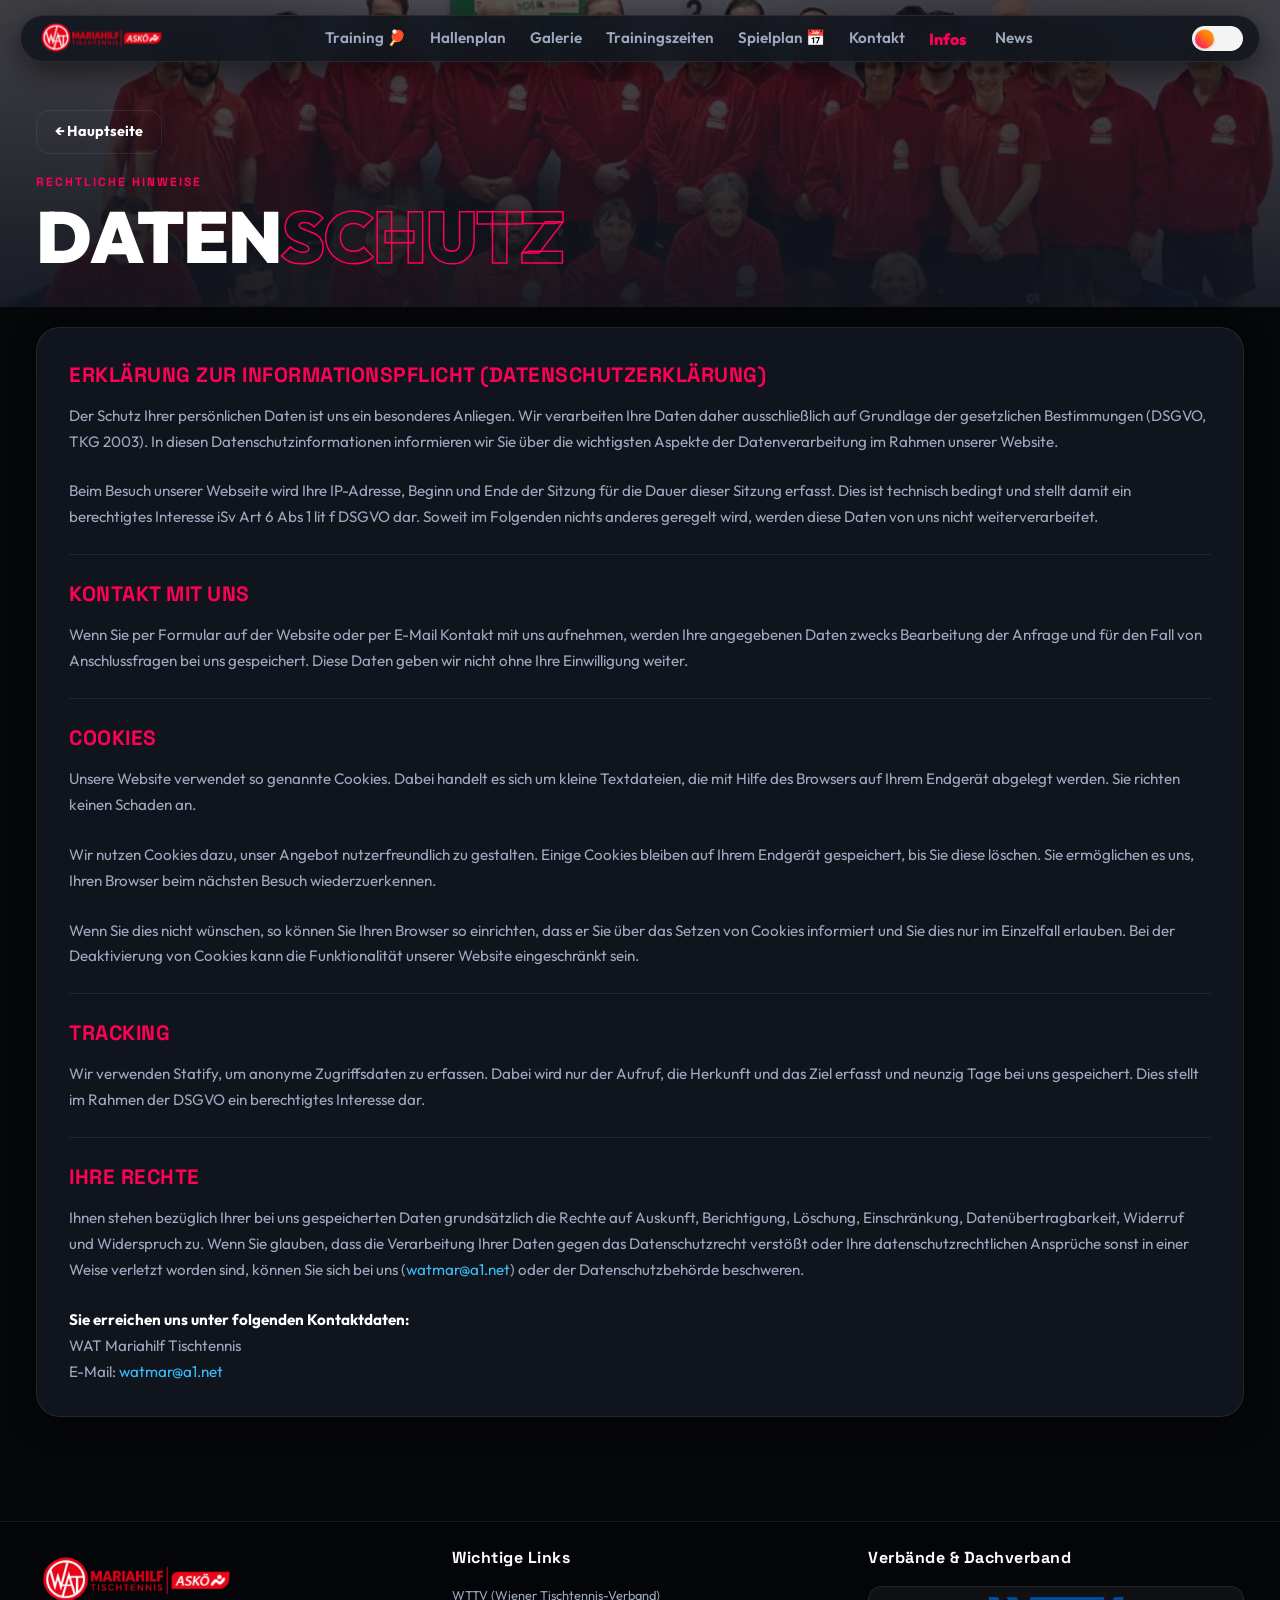
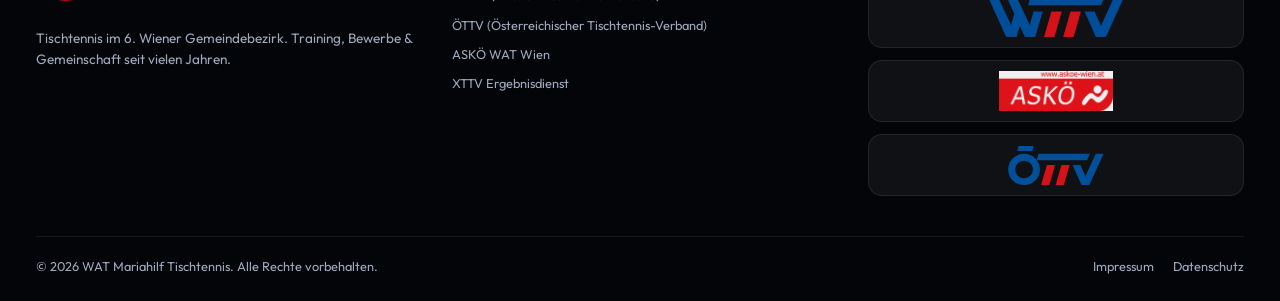
==== datenschutz.html @ 45d1d3cf "Erster Upload der Website" ====
<!DOCTYPE html>
<html lang="de">
<head>
  <meta charset="UTF-8">
  <meta name="viewport" content="width=device-width, initial-scale=1.0, maximum-scale=1.0, user-scalable=no">
  <title>Datenschutzerklärung – WAT Mariahilf Tischtennis</title>
  
  <link rel="icon" type="image/png" sizes="150x150" href="imgs/favlogo.png">
  <link rel="preconnect" href="https://fonts.googleapis.com">
  <link rel="preconnect" href="https://fonts.gstatic.com" crossorigin>
  <link href="https://fonts.googleapis.com/css2?family=Outfit:wght@400;600;800;900&family=Space+Grotesk:wght@500;700&display=swap" rel="stylesheet">



  <link rel="stylesheet" href="style.css">
</head>
<body>

  <!-- Navigation Bar -->
  <header class="navbar-wrapper">
    <div id="navbar-placeholder"></div>

  </header>

  <!-- Hero Bereich -->
  <section class="hero-section">
    <div class="container">
      <a href="index.html" class="btn-outline" style="margin-bottom: 14px;">← Hauptseite</a>
      <br>
      <div class="hero-badge">RECHTLICHE HINWEISE</div>
      <h1 class="hero-title">DATEN<span class="text-stroke">SCHUTZ</span></h1>
    </div>
  </section>

  <!-- Datenschutz Inhalt -->
  <section class="legal-section">
    <div class="container">
      <div class="legal-card">
        
        <!-- Erklärung zur Informationspflicht -->
        <div class="legal-block">
          <h2>Erklärung zur Informationspflicht (Datenschutzerklärung)</h2>
          <p>
            Der Schutz Ihrer persönlichen Daten ist uns ein besonderes Anliegen. Wir verarbeiten Ihre Daten daher ausschließlich auf Grundlage der gesetzlichen Bestimmungen (DSGVO, TKG 2003). In diesen Datenschutzinformationen informieren wir Sie über die wichtigsten Aspekte der Datenverarbeitung im Rahmen unserer Website.
          </p>
          <br>
          <p>
            Beim Besuch unserer Webseite wird Ihre IP-Adresse, Beginn und Ende der Sitzung für die Dauer dieser Sitzung erfasst. Dies ist technisch bedingt und stellt damit ein berechtigtes Interesse iSv Art 6 Abs 1 lit f DSGVO dar. Soweit im Folgenden nichts anderes geregelt wird, werden diese Daten von uns nicht weiterverarbeitet.
          </p>
        </div>

        <hr style="border: 0; border-top: 1px solid var(--border-glow);">

        <!-- Kontakt mit uns -->
        <div class="legal-block">
          <h2>Kontakt mit uns</h2>
          <p>
            Wenn Sie per Formular auf der Website oder per E-Mail Kontakt mit uns aufnehmen, werden Ihre angegebenen Daten zwecks Bearbeitung der Anfrage und für den Fall von Anschlussfragen bei uns gespeichert. Diese Daten geben wir nicht ohne Ihre Einwilligung weiter.
          </p>
        </div>

        <hr style="border: 0; border-top: 1px solid var(--border-glow);">

        <!-- Cookies -->
        <div class="legal-block">
          <h2>Cookies</h2>
          <p>
            Unsere Website verwendet so genannte Cookies. Dabei handelt es sich um kleine Textdateien, die mit Hilfe des Browsers auf Ihrem Endgerät abgelegt werden. Sie richten keinen Schaden an.
          </p>
          <br>
          <p>
            Wir nutzen Cookies dazu, unser Angebot nutzerfreundlich zu gestalten. Einige Cookies bleiben auf Ihrem Endgerät gespeichert, bis Sie diese löschen. Sie ermöglichen es uns, Ihren Browser beim nächsten Besuch wiederzuerkennen.
          </p>
          <br>
          <p>
            Wenn Sie dies nicht wünschen, so können Sie Ihren Browser so einrichten, dass er Sie über das Setzen von Cookies informiert und Sie dies nur im Einzelfall erlauben. Bei der Deaktivierung von Cookies kann die Funktionalität unserer Website eingeschränkt sein.
          </p>
        </div>

        <hr style="border: 0; border-top: 1px solid var(--border-glow);">

        <!-- Tracking -->
        <div class="legal-block">
          <h2>Tracking</h2>
          <p>
            Wir verwenden Statify, um anonyme Zugriffsdaten zu erfassen. Dabei wird nur der Aufruf, die Herkunft und das Ziel erfasst und neunzig Tage bei uns gespeichert. Dies stellt im Rahmen der DSGVO ein berechtigtes Interesse dar.
          </p>
        </div>

        <hr style="border: 0; border-top: 1px solid var(--border-glow);">

        <!-- Ihre Rechte & Kontaktdaten -->
        <div class="legal-block">
          <h2>Ihre Rechte</h2>
          <p>
            Ihnen stehen bezüglich Ihrer bei uns gespeicherten Daten grundsätzlich die Rechte auf Auskunft, Berichtigung, Löschung, Einschränkung, Datenübertragbarkeit, Widerruf und Widerspruch zu. Wenn Sie glauben, dass die Verarbeitung Ihrer Daten gegen das Datenschutzrecht verstößt oder Ihre datenschutzrechtlichen Ansprüche sonst in einer Weise verletzt worden sind, können Sie sich bei uns (<a href="mailto:watmar@a1.net">watmar@a1.net</a>) oder der Datenschutzbehörde beschweren.
          </p>
          <br>
          <p>
            <strong>Sie erreichen uns unter folgenden Kontaktdaten:</strong><br>
            WAT Mariahilf Tischtennis<br>
            E-Mail: <a href="mailto:watmar@a1.net">watmar@a1.net</a>
          </p>
        </div>

      </div>
    </div>
  </section>

  <!-- Automatischer Footer Placeholder -->
  <div id="footer-placeholder"></div>

   <script src="script.js"></script>
   <button id="backToTop" class="back-to-top" aria-label="Nach oben scrollen">↑</button>

</body>
</html>
---- style.css ----
/* --- BENTO MOBILE-FIRST & RESPONSIVE DESIGN SYSTEM --- */
:root {
  --bg-black: #060709;
  --bg-card: #10141D;
  --bg-card-hover: #181E2B;
  --neon-red: #FF0055;
  --neon-red-glow: rgba(255, 0, 85, 0.4);
  --text-white: #FFFFFF;
  --text-dim: #9EA9BF;
  --border-glow: rgba(255, 255, 255, 0.08);
  --radius-lg: 24px;
  --radius-md: 14px;
}

* {
  margin: 0;
  padding: 0;
  box-sizing: border-box;
}

html {
  scroll-behavior: smooth;
}

body {
  font-family: 'Outfit', sans-serif;
  background-color: var(--bg-black);
  color: var(--text-white);
  line-height: 1.5;
  overflow-x: hidden;
}

.container {
  max-width: 1240px;
  margin: 0 auto;
  padding: 0 20px;
}

/* --- Navigation & Mobile Hamburger --- */
.navbar-wrapper {
  position: fixed;
  top: 15px;
  left: 0;
  right: 0;
  z-index: 1000;
}

.navbar {
  max-width: 1240px;
  margin: 0 auto;
  background: rgba(16, 20, 29, 0.85);
  backdrop-filter: blur(16px);
  -webkit-backdrop-filter: blur(16px);
  border: 1px solid var(--border-glow);
  border-radius: 100px;
  padding: 10px 20px;
  display: flex;
  justify-content: space-between;
  align-items: center;
  position: relative;
  box-shadow: 0 10px 30px rgba(0, 0, 0, 0.5);
}

/* ==========================================
   OPTIMIERTER LOGO-CODE (FÜR HELL & DUNKEL)
   ========================================== */

.brand-logo {
  display: flex;
  align-items: center;
  gap: 12px;
  text-decoration: none;
  color: var(--text-main, white); /* Passt sich automatisch an Hell/Dunkel an */
  font-family: 'Space Grotesk', sans-serif;
  z-index: 1002;
}

/* Bild als Logo skalieren (Höhe fix, Breite automatisch) */
.nav-logo-img {
  height: 45px !important; /* Perfekte Höhe für die Navbar */
  width: auto !important;  /* Verhindert das Verzerren/Klein-werden */
  object-fit: contain;
}
/* ==========================================
   ELEGANTER HOVER-EFFEKTE FÜR LOGOS
   ========================================== */

.brand-logo, 
.footer-logo,
.footer-bottom img {
  transition: transform 0.3s cubic-bezier(0.4, 0, 0.2, 1), filter 0.3s ease;
  will-change: transform, filter;
}

/* Der Effekt beim Darüberspringen (Hover) */
.brand-logo:hover, 
.footer-logo:hover,
.footer-bottom img:hover {
  transform: translateY(-2px) scale(1.02);
  /* Ein dezenter, stilvoller roter Schimmer im Dunkeln */
  filter: drop-shadow(0 4px 14px rgba(220, 38, 38, 0.4));
}

/* Angepasster Schimmer für den Light-Mode (etwas dezentor) */
body.light-mode .brand-logo:hover, 
body.light-mode .footer-logo:hover,
body.light-mode .footer-bottom img:hover {
  filter: drop-shadow(0 4px 10px rgba(220, 38, 38, 0.25));
}


/* Container für Theme-Toggle und Hamburger ganz rechts */
.nav-right-side {
  display: flex;
  align-items: center;
  gap: 12px;
}

/* Theme Toggle Button */
.theme-toggle-btn {
  background: rgba(255, 255, 255, 0.08);
  border: 1px solid var(--border-glow);
  color: var(--text-white);
  width: 38px;
  height: 38px;
  border-radius: 50%;
  display: flex;
  align-items: center;
  justify-content: center;
  cursor: pointer;
  transition: all 0.25s ease;
  font-size: 1rem;
}

.theme-toggle-btn:hover {
  background: var(--neon-red);
  color: #FFFFFF;
  border-color: var(--neon-red);
  transform: scale(1.08);
}

/* Hamburger Icon */
.menu-toggle {
  display: none;
  background: none;
  border: none;
  cursor: pointer;
  flex-direction: column;
  gap: 5px;
  padding: 8px;
  z-index: 1002;
}

.menu-toggle span {
  width: 22px;
  height: 2px;
  background: white;
  transition: transform 0.3s, opacity 0.3s;
  border-radius: 2px;
}

.menu-toggle.active span:nth-child(1) {
  transform: translateY(7px) rotate(45deg);
}
.menu-toggle.active span:nth-child(2) {
  opacity: 0;
}
.menu-toggle.active span:nth-child(3) {
  transform: translateY(-7px) rotate(-45deg);
}

.nav-links {
  display: flex;
  align-items: center;
  gap: 24px;
}

.nav-links a {
  color: var(--text-dim);
  text-decoration: none;
  font-weight: 600;
  font-size: 0.95rem;
  transition: color 0.2s;
}

.nav-links a:hover {
  color: white;
}

.nav-links a.active {
  color: var(--neon-red) !important;
  font-weight: 800 !important;
}

/* --- HERO BEREICH MIT BILD & SLIDE-EFFEKT --- */
.hero-section {
  padding: 130px 0 40px;
  position: relative;
  overflow: hidden;
  /* Wir geben dem Hero einen eigenen, leicht aufgehellten Hintergrund im Dark Mode, damit das Bild nicht im Schwarz versinkt */
  background: linear-gradient(180deg, rgba(16, 20, 29, 0.7) 0%, rgba(16, 20, 29, 0.95) 100%), 
  url('imgs/header.jpg') center/cover no-repeat !important;
}
/* Falls der Light Mode aktiv ist, machen wir den Verlauf heller/schwächer, damit das Bild durchleuchtet */
body.light-mode .hero-section,
html.light-mode .hero-section {
  background: linear-gradient(180deg, rgba(255, 255, 255, 0.4) 0%, rgba(255, 255, 255, 0.85) 100%), 
  url('imgs/header.jpg') center/cover no-repeat;
}

@keyframes strongSlideUp {
  0% {
    opacity: 0;
    transform: translateY(60px) scale(0.95);
  }
  60% {
    opacity: 0.8;
    transform: translateY(-8px) scale(1.02);
  }
  100% {
    opacity: 1;
    transform: translateY(0) scale(1);
  }
}

.hero-section .btn-outline {
  animation: strongSlideUp 0.7s cubic-bezier(0.16, 1, 0.3, 1) forwards;
}

.hero-badge {
  display: inline-block;
  font-family: 'Space Grotesk', sans-serif;
  font-size: 0.75rem;
  font-weight: 700;
  color: var(--neon-red);
  letter-spacing: 2px;
  margin-bottom: 8px;
  opacity: 0;
  animation: strongSlideUp 0.8s cubic-bezier(0.16, 1, 0.3, 1) 0.15s forwards;
}

.hero-title {
  font-size: clamp(2.2rem, 6vw, 4.5rem);
  font-weight: 900;
  line-height: 1.05;
  letter-spacing: -1px;
  margin-bottom: 12px;
  text-transform: uppercase;
  opacity: 0;
  animation: strongSlideUp 0.9s cubic-bezier(0.16, 1, 0.3, 1) 0.3s forwards;
}

.text-stroke {
  color: transparent;
  -webkit-text-stroke: 1.5px var(--neon-red);
}

.hero-subtitle {
  font-size: clamp(0.95rem, 2vw, 1.15rem);
  color: var(--text-dim);
  max-width: 600px;
  margin-bottom: 16px;
  opacity: 0;
  animation: strongSlideUp 1s cubic-bezier(0.16, 1, 0.3, 1) 0.45s forwards;
}

.hero-actions {
  display: flex;
  gap: 12px;
}

/* --- Buttons --- */
.btn-neon, .btn-outline {
  min-height: 48px;
  display: inline-flex;
  align-items: center;
  justify-content: center;
}

.btn-neon {
  background: var(--neon-red);
  color: white;
  padding: 12px 24px;
  border-radius: var(--radius-md);
  font-weight: 800;
  text-decoration: none;
  box-shadow: 0 0 20px var(--neon-red-glow);
  transition: transform 0.2s;
  border: none;
  cursor: pointer;
}

.btn-outline {
  border: 1px solid var(--border-glow);
  color: white;
  padding: 12px 24px;
  border-radius: var(--radius-md);
  font-weight: 700;
  text-decoration: none;
}

.btn-glow {
  background: rgba(255, 255, 255, 0.1);
  color: white !important;
  padding: 8px 18px;
  border-radius: 100px;
  border: 1px solid var(--border-glow);
}

/* --- Sections & Bento Grid --- */
.section {
  padding: 70px 0;
}

.section-tag {
  font-family: 'Space Grotesk', sans-serif;
  color: var(--neon-red);
  font-weight: 700;
  font-size: 0.8rem;
  letter-spacing: 2px;
  margin-bottom: 8px;
}

.section-heading {
  font-size: clamp(1.8rem, 4vw, 2.5rem);
  font-weight: 800;
  margin-bottom: 32px;
}

.bento-grid {
  display: grid;
  grid-template-columns: repeat(3, 1fr);
  gap: 16px;
}

.bento-card {
  background: var(--bg-card);
  border: 1px solid var(--border-glow);
  border-radius: var(--radius-lg);
  padding: 24px;
  display: flex;
  flex-direction: column;
  justify-content: space-between;
}

.bento-hero-card {
  grid-column: span 2;
  grid-row: span 2;
  background: linear-gradient(135deg, #18121E 0%, var(--bg-card) 100%);
  min-height: 320px;
}

.bento-accent-card {
  background: var(--neon-red);
  color: white;
}

.bento-accent-card p {
  color: rgba(255, 255, 255, 0.9);
}

.bento-wide-card {
  grid-column: span 2;
  flex-direction: row;
  align-items: center;
  gap: 20px;
}

.card-tag {
  font-size: 0.75rem;
  font-weight: 800;
  text-transform: uppercase;
  letter-spacing: 1px;
  color: var(--neon-red);
  margin-bottom: 8px;
}

.bento-card h3 {
  font-size: 1.5rem;
  font-weight: 800;
  margin-bottom: 8px;
  line-height: 1.2;
}

.bento-card p {
  color: var(--text-dim);
  font-size: 0.95rem;
}

.card-icon {
  font-size: 1.8rem;
  margin-bottom: 12px;
}

.big-stat {
  font-size: 3.5rem;
  font-weight: 900;
  line-height: 1;
  color: var(--neon-red);
}

.big-stat small {
  font-size: 0.9rem;
  display: block;
  color: var(--text-dim);
}

.badge-row {
  display: flex;
  gap: 8px;
  margin-top: 16px;
  flex-wrap: wrap;
}

.pill {
  background: rgba(255, 255, 255, 0.08);
  padding: 6px 12px;
  border-radius: 100px;
  font-size: 0.8rem;
  font-weight: 600;
}

.card-link {
  color: white;
  font-weight: 800;
  text-decoration: none;
  margin-top: 16px;
  display: inline-block;
}

/* --- Schedule Section --- */
.section-dark {
  background: #0A0D14;
}

.timeline-container {
  display: flex;
  flex-direction: column;
  gap: 16px;
}

.timeline-row {
  display: grid;
  grid-template-columns: 180px 1fr;
  background: var(--bg-card);
  border-radius: var(--radius-md);
  border: 1px solid var(--border-glow);
  overflow: hidden;
}

.time-col {
  background: rgba(255, 255, 255, 0.02);
  padding: 16px 20px;
  display: flex;
  align-items: center;
  border-right: 1px solid var(--border-glow);
}

.day {
  font-family: 'Space Grotesk', sans-serif;
  font-weight: 700;
  font-size: 1.1rem;
  color: var(--neon-red);
}

.info-col {
  padding: 16px 20px;
  display: flex;
  flex-direction: column;
  gap: 10px;
}

.slot {
  display: flex;
  align-items: center;
  gap: 16px;
}

.slot-time {
  font-weight: 700;
  color: var(--text-dim);
  font-size: 0.85rem;
  min-width: 95px;
}

.slot-title {
  font-weight: 600;
  font-size: 0.95rem;
}

.highlight-slot .slot-title {
  color: #38BDF8;
}

/* --- Join Box Form --- */
.join-box {
  background: linear-gradient(135deg, var(--bg-card) 0%, #170A18 100%);
  border: 1px solid var(--neon-red-glow);
  border-radius: var(--radius-lg);
  padding: 32px;
  display: grid;
  grid-template-columns: 1fr 1fr;
  gap: 24px;
  align-items: center;
}

.join-text h2 {
  font-size: 2rem;
  line-height: 1.1;
  margin-bottom: 12px;
}

.join-text p {
  color: var(--text-dim);
  font-size: 0.95rem;
}

.bento-form {
  display: flex;
  flex-direction: column;
  gap: 12px;
}

.bento-form input, .bento-form select {
  background: rgba(0, 0, 0, 0.5);
  border: 1px solid var(--border-glow);
  padding: 14px;
  border-radius: var(--radius-md);
  color: white;
  font-family: inherit;
  font-size: 0.95rem;
  outline: none;
  min-height: 48px;
}

/* --- FOOTER MIT VERBANDS-LOGOS --- */
.footer {
  background: #040508;
  border-top: 1px solid var(--border-glow);
  padding: 60px 0 24px;
  color: var(--text-dim);
  font-size: 0.9rem;
  margin-top: auto;
}

.footer-grid {
  display: grid;
  grid-template-columns: repeat(3, 1fr);
  gap: 40px;
  margin-bottom: 40px;
}

.footer-brand {
  display: flex;
  align-items: center;
  gap: 10px;
  color: white;
  font-family: 'Space Grotesk', sans-serif;
  font-size: 1.1rem;
  margin-bottom: 12px;
}

.footer-logo-img {
  width: 36px;
  height: 36px;
  object-fit: contain;
  display: block; 
}

.footer-desc {
  font-size: 0.85rem;
  line-height: 1.5;
  color: var(--text-dim);
}

.footer-heading {
  color: white;
  font-family: 'Space Grotesk', sans-serif;
  font-size: 1rem;
  margin-bottom: 16px;
  letter-spacing: 0.5px;
}

.footer-links-list {
  list-style: none;
  display: flex;
  flex-direction: column;
  gap: 10px;
}

.footer-links-list a {
  color: var(--text-dim);
  text-decoration: none;
  transition: color 0.2s, transform 0.2s;
  display: inline-block;
}

.footer-links-list a:hover {
  color: var(--neon-red);
  transform: translateX(4px);
}

/* Partner Logos Kacheln */
.partner-logos {
  display: flex;
  flex-direction: column;
  gap: 12px;
}

.logo-card {
  background: rgba(255, 255, 255, 0.05);
  border: 1px solid var(--border-glow);
  padding: 10px 16px;
  border-radius: var(--radius-md);
  display: flex;
  align-items: center;
  justify-content: center;
  transition: background 0.3s, border-color 0.3s, transform 0.2s;
}

.logo-card:hover {
  background: rgba(255, 255, 255, 0.1);
  border-color: rgba(255, 0, 85, 0.4);
  transform: translateY(-2px);
}

.partner-img {
  max-height: 40px;
  max-width: 100%;
  object-fit: contain;
  filter: brightness(0.9) contrast(1.1);
}

/* ==========================================
   FOOTER STYLING & LOGO ANPASSUNG
   ========================================== */

.footer-bottom {
  border-top: 1px solid var(--border-glow);
  padding-top: 20px;
  display: flex;
  justify-content: space-between;
  align-items: center;
  font-size: 0.8rem;
}

/* Logo im Footer skalieren */
.footer-logo, 
.footer-bottom img, 
.footer img {
  height: 70px !important; /* Passt die Größe perfekt an den Footer an */
  width: auto !important;
  object-fit: contain;
}

/* Falls sich der Footer im Light-Mode anpassen muss */
body.light-mode .footer-bottom {
  border-top-color: rgba(0, 0, 0, 0.1);
}

.footer-legal a {
  color: var(--text-dim);
  text-decoration: none;
  margin-left: 16px;
}

.footer-legal a:hover {
  color: white;
}

/* ==========================================
   LIGHT MODE LOGIK & OPTIMIERUNGEN
   ========================================== */
body.light-mode {
  --bg-black: #FFFFFF;
  --bg-card: #F4F6F9;
  --bg-card-hover: #E9ECEF;
  --text-white: #111827;
  --text-dim: #4B5563;
  --border-glow: rgba(0, 0, 0, 0.12);
}
body.light-mode .nav-links,
html.light-mode .nav-links {
  background: rgba(244, 246, 249, 0.92) !important;
  backdrop-filter: blur(12px);
  -webkit-backdrop-filter: blur(12px);
}
body.light-mode .navbar {
  background: rgba(255, 255, 255, 0.95);
  box-shadow: 0 10px 30px rgba(0, 0, 0, 0.08);
}

body.light-mode .nav-links {
  background: rgba(255, 255, 255, 0.85);
  backdrop-filter: blur(10px);
}
body.light-mode .nav-links a {
  color: #334155;
}

body.light-mode .nav-links a:hover {
  color: var(--neon-red);
}

body.light-mode .logo-name {
  color: #0F172A;
}

body.light-mode .btn-glow {
  background: rgba(0, 0, 0, 0.05);
  color: #0F172A !important;
  border-color: rgba(0, 0, 0, 0.1);
}

body.light-mode .btn-glow:hover {
  background: var(--neon-red);
  color: #FFFFFF !important;
  border-color: var(--neon-red);
}

body.light-mode .theme-toggle-btn {
  background: rgba(0, 0, 0, 0.05);
  color: #0F172A;
  border-color: rgba(0, 0, 0, 0.1);
}

body.light-mode .theme-toggle-btn:hover {
  background: var(--neon-red);
  color: #FFFFFF;
  border-color: var(--neon-red);
}

body.light-mode .section-dark {
  background: #F8FAFC;
}

body.light-mode .bento-form input, 
body.light-mode .bento-form select {
  background: #FFFFFF;
  color: #111827;
  border-color: rgba(0, 0, 0, 0.15);
}

/* Fix für Hero-Text Lesbarkeit im Light Mode */
body.light-mode .hero-title {
  color: #FFFFFF !important;
  -webkit-text-stroke: 1.5px var(--neon-red);
}

body.light-mode .hero-subtitle {
  color: rgba(255, 255, 255, 0.9) !important;
}

body.light-mode .hero-section {
  background: linear-gradient(180deg, rgba(6, 7, 9, 0.5) 0%, rgba(6, 7, 9, 0.85) 100%), 
              url('imgs/header.jpg') center/cover no-repeat !important;
}

/* ==========================================
   MOBILE & TABLET BREAKPOINTS
   ========================================== */
@media (max-width: 992px) {
  .bento-grid {
    grid-template-columns: 1fr;
  }

  .bento-hero-card, 
  .bento-wide-card {
    grid-column: span 1;
    grid-row: span 1;
    min-height: auto;
  }

  .bento-wide-card {
    flex-direction: column;
    align-items: flex-start;
  }

  .join-box {
    grid-template-columns: 1fr;
  }
}

@media (max-width: 768px) {
  .menu-toggle {
    display: flex;
  }

  .nav-links {
    position: absolute;
    top: calc(100% + 12px);
    left: 16px;
    right: 16px;
    background: rgba(16, 20, 29, 0.98);
    backdrop-filter: blur(20px);
    -webkit-backdrop-filter: blur(20px);
    border: 1px solid var(--border-glow);
    border-radius: 20px;
    padding: 20px;
    flex-direction: column;
    gap: 16px;
    opacity: 0;
    visibility: hidden;
    transform: translateY(-10px);
    transition: all 0.3s ease;
    box-shadow: 0 15px 30px rgba(0,0,0,0.6);
  }

  .nav-links.active {
    opacity: 1;
    visibility: visible;
    transform: translateY(0);
  }

  .nav-links a {
    width: 100%;
    text-align: center;
    padding: 10px 0;
    font-size: 1.05rem;
    border-bottom: 1px solid rgba(255, 255, 255, 0.05);
  }

  .nav-links a:last-child {
    border-bottom: none;
  }

  body.light-mode .nav-links {
    background: rgba(255, 255, 255, 0.98);
    border-color: rgba(0, 0, 0, 0.1);
  }

  .hero-actions {
    flex-direction: column;
  }

  .btn-neon, .btn-outline {
    width: 100%;
    text-align: center;
  }

  .timeline-row {
    grid-template-columns: 1fr;
  }

  .time-col {
    border-right: none;
    border-bottom: 1px solid var(--border-glow);
    padding: 12px 16px;
  }

  .info-col {
    padding: 16px;
  }

  .slot {
    flex-direction: column;
    align-items: flex-start;
    gap: 4px;
  }

  .footer-grid {
    grid-template-columns: 1fr;
    gap: 30px;
  }

  .footer-bottom {
    flex-direction: column;
    gap: 12px;
    text-align: center;
  }

  .footer-legal a {
    margin: 0 8px;
  }
}

/* --- FIX FÜR BUTTONS & STEUERELEMENTE IM SPIELPLAN (LIGHT MODE) --- */
body.light-mode button, 
body.light-mode .btn,
body.light-mode input[type="text"],
body.light-mode input[type="search"] {
  background-color: #FFFFFF !important;
  color: #111827 !important;
  border-color: rgba(0, 0, 0, 0.2) !important;
}

body.light-mode button:hover, 
body.light-mode .btn:hover {
  background-color: #E2E8F0 !important;
  color: var(--neon-red) !important;
}


/* ========================================== */
/* SEITE: Galerie (galerie.html)             */
/* ========================================== */
.gallery-section {
  padding: 20px 0 80px;
  flex: 1;
}

.gallery-grid {
  display: grid;
  grid-template-columns: repeat(auto-fill, minmax(280px, 1fr));
  gap: 20px;
}

.gallery-item {
  background: var(--bg-card);
  border: 1px solid var(--border-glow);
  border-radius: var(--radius-lg);
  overflow: hidden;
  position: relative;
  aspect-ratio: 4 / 3;
  cursor: pointer;
  transition: border-color 0.3s, transform 0.3s;
}

.gallery-item:hover {
  border-color: rgba(255, 0, 85, 0.4);
  transform: translateY(-4px);
}

.gallery-img {
  width: 100%;
  height: 100%;
  object-fit: cover;
  transition: transform 0.5s ease;
}

.gallery-item:hover .gallery-img {
  transform: scale(1.06);
}

.gallery-caption {
  position: absolute;
  bottom: 0;
  left: 0;
  right: 0;
  background: linear-gradient(to top, rgba(6, 7, 9, 0.95), transparent);
  padding: 20px 16px 12px;
  font-size: 0.9rem;
  font-weight: 600;
  color: white;
  opacity: 0;
  transition: opacity 0.3s ease;
}

.gallery-item:hover .gallery-caption {
  opacity: 1;
}

@media (max-width: 768px) {
  .gallery-grid {
    grid-template-columns: 1fr;
    gap: 16px;
  }
  .gallery-caption {
    opacity: 1;
    background: rgba(6, 7, 9, 0.8);
    padding: 10px 14px;
  }
}

/* ========================================== */
/* SEITE: Hallenplan (hallenplan.html)        */
/* ========================================== */

/* --- LEGEND BOX --- */
.legend-box {
  background: var(--bg-card);
  border: 1px solid var(--border-glow);
  border-radius: var(--radius-md);
  padding: 16px;
  margin-bottom: 24px;
  display: grid;
  grid-template-columns: repeat(auto-fit, minmax(180px, 1fr));
  gap: 12px;
}

.legend-item {
  display: flex;
  align-items: center;
  gap: 10px;
  font-size: 0.88rem;
}

.legend-tag {
  padding: 4px 10px;
  border-radius: 6px;
  font-weight: 800;
  font-size: 0.75rem;
  text-transform: uppercase;
  letter-spacing: 0.5px;
  min-width: 50px;
  text-align: center;
  flex-shrink: 0;
}

/* Kachel-Farben */
.tag-sen { background: rgba(56, 189, 248, 0.2); color: #38BDF8; border: 1px solid rgba(56, 189, 248, 0.4); }
.tag-jt { background: rgba(255, 0, 85, 0.2); color: var(--neon-red); border: 1px solid var(--neon-red-glow); }
.tag-m { background: rgba(168, 85, 247, 0.2); color: #C084FC; border: 1px solid rgba(168, 85, 247, 0.4); }
.tag-hos { background: rgba(245, 158, 11, 0.2); color: #F59E0B; border: 1px solid rgba(245, 158, 11, 0.4); }
.tag-kml { background: rgba(100, 116, 139, 0.2); color: #94A3B8; border: 1px solid rgba(100, 116, 139, 0.4); }
.tag-dob { 
  background: rgba(16, 185, 129, 0.2); 
  color: #34D399; 
  border: 1px solid rgba(16, 185, 129, 0.4); 
}

/* --- DESKTOP TABLE STYLES --- */
.table-container {
  width: 100%;
  overflow-x: auto;
  background: var(--bg-card);
  border: 1px solid var(--border-glow);
  border-radius: var(--radius-lg);
  margin-bottom: 40px;
  display: none;
}

.schedule-table {
  width: 100%;
  border-collapse: collapse;
  text-align: left;
  font-size: 0.88rem;
}

.schedule-table th, .schedule-table td {
  padding: 12px 14px;
  border: 1px solid var(--border-glow);
  vertical-align: middle;
}

.schedule-table th {
  background: rgba(255, 255, 255, 0.03);
  font-family: 'Space Grotesk', sans-serif;
  font-weight: 700;
  color: var(--neon-red);
  text-transform: uppercase;
  letter-spacing: 0.5px;
}

.schedule-table .time-col {
  font-weight: 700;
  color: var(--text-white);
  white-space: nowrap;
  background: rgba(0, 0, 0, 0.3);
  width: 110px;
}

/* --- MOBILE CARDS LAYOUT (Handy-optimiert) --- */
.mobile-schedule {
  display: flex;
  flex-direction: column;
  gap: 16px;
  margin-bottom: 40px;
}

.day-card {
  background: var(--bg-card);
  border: 1px solid var(--border-glow);
  border-radius: var(--radius-md);
  overflow: hidden;
  box-shadow: 0 4px 6px rgba(0, 0, 0, 0.1);
}

.day-card-header {
  background: rgba(255, 255, 255, 0.04);
  padding: 12px 16px;
  font-family: 'Space Grotesk', sans-serif;
  font-weight: 700;
  font-size: 1.05rem;
  color: var(--neon-red);
  border-bottom: 1px solid var(--border-glow);
}

.day-card-body {
  padding: 10px;
  display: flex;
  flex-direction: column;
  gap: 8px;
}

.time-slot {
  display: flex;
  align-items: center;
  justify-content: space-between;
  background: rgba(0, 0, 0, 0.25);
  border: 1px solid var(--border-glow);
  padding: 10px 12px;
  border-radius: 8px;
  gap: 12px;
}

.mobile-schedule .slot-time {
  font-size: 0.8rem;
  font-weight: 700;
  color: var(--text-dim);
  min-width: 85px;
  white-space: nowrap;
}

.slot-value {
  font-weight: 600;
  font-size: 0.85rem;
  text-align: right;
  display: flex;
  align-items: center;
  justify-content: flex-end;
  flex-wrap: wrap;
  gap: 4px;
}

/* BREAKPOINTS FÜR HALLENPLAN */
@media (min-width: 850px) {
  .table-container { display: block; }
  .mobile-schedule { display: none; }
}
/* ========================================== */
/* SEITE: Datenschutz (datenschutz.html)      */
/* ========================================== */

.legal-section {
  padding: 20px 0 80px;
  flex: 1;
}

.legal-card {
  background: var(--bg-card);
  border: 1px solid var(--border-glow);
  border-radius: var(--radius-lg);
  padding: 32px;
  margin-bottom: 24px;
  display: flex;
  flex-direction: column;
  gap: 24px;
}

.legal-block h2 {
  font-family: 'Space Grotesk', sans-serif;
  font-size: 1.3rem;
  color: var(--neon-red);
  margin-bottom: 12px;
  text-transform: uppercase;
  letter-spacing: 0.5px;
}

.legal-block p {
  color: var(--text-dim);
  font-size: 0.95rem;
  line-height: 1.7;
}

.legal-block a {
  color: #38BDF8;
  text-decoration: none;
  transition: color 0.2s;
}

.legal-block a:hover {
  color: var(--neon-red);
  text-decoration: underline;
}

@media (max-width: 768px) {
  .legal-card {
    padding: 20px;
  }
}

/* ========================================== */
/* SEITE: Impressum (impressum.html)          */
/* ========================================== */

.legal-section {
  padding: 20px 0 80px;
  flex: 1;
}

.legal-card {
  background: var(--bg-card);
  border: 1px solid var(--border-glow);
  border-radius: var(--radius-lg);
  padding: 32px;
  margin-bottom: 24px;
  display: flex;
  flex-direction: column;
  gap: 24px;
  box-shadow: 0 10px 30px rgba(0,0,0,0.3);
}

.legal-block h2 {
  font-family: 'Space Grotesk', sans-serif;
  font-size: 1.3rem;
  color: var(--neon-red);
  margin-bottom: 12px;
  text-transform: uppercase;
  letter-spacing: 0.5px;
}

.legal-block p {
  color: var(--text-dim);
  font-size: 0.95rem;
  line-height: 1.7;
}

.legal-block strong {
  color: var(--text-white);
}

.legal-info-list {
  list-style: none;
  display: flex;
  flex-direction: column;
  gap: 8px;
}

.legal-info-list li {
  color: var(--text-dim);
  font-size: 0.95rem;
}

.legal-info-list a {
  color: #38BDF8;
  text-decoration: none;
  transition: color 0.2s;
}

.legal-info-list a:hover {
  color: var(--neon-red);
  text-decoration: underline;
}

/* Light Mode Ergänzung für Impressum */
body.light-mode .legal-card {
  background: #F4F6F9;
  box-shadow: 0 10px 30px rgba(0, 0, 0, 0.05);
}

@media (max-width: 768px) {
  .legal-card {
    padding: 20px;
  }
}

/* ========================================== */
/* SEITE: Training (training.html)            */
/* ========================================== */

.training-grid {
  display: flex;
  flex-direction: column;
  gap: 24px;
}

.training-card {
  background: var(--bg-card);
  border: 1px solid var(--border-glow);
  border-radius: var(--radius-lg);
  overflow: hidden;
  display: grid;
  grid-template-columns: 1fr;
  transition: border-color 0.3s;
}

.training-card:hover {
  border-color: rgba(255, 0, 85, 0.4);
}

.training-img-wrapper {
  width: 100%;
  height: 220px;
  position: relative;
  overflow: hidden;
}

.training-img {
  width: 100%;
  height: 100%;
  object-fit: cover;
  transition: transform 0.5s ease;
}

.training-card:hover .training-img {
  transform: scale(1.04);
}

.training-content {
  padding: 20px;
  display: flex;
  flex-direction: column;
  justify-content: space-between;
}

.training-card .card-tag {
  font-family: 'Space Grotesk', sans-serif;
  font-size: 0.75rem;
  font-weight: 700;
  color: var(--neon-red);
  letter-spacing: 1.5px;
  text-transform: uppercase;
  margin-bottom: 6px;
}

.training-card .card-title {
  font-size: 1.5rem;
  font-weight: 800;
  margin-bottom: 10px;
}

.training-card .card-desc {
  color: var(--text-dim);
  font-size: 0.92rem;
  margin-bottom: 16px;
  line-height: 1.5;
}

.card-meta {
  background: rgba(0, 0, 0, 0.45);
  border: 1px solid var(--border-glow);
  padding: 12px 14px;
  border-radius: var(--radius-md);
  display: flex;
  flex-direction: column;
  gap: 8px;
  margin-bottom: 16px;
}

.meta-item {
  display: flex;
  align-items: flex-start;
  gap: 8px;
  font-size: 0.88rem;
  color: var(--text-white);
  line-height: 1.4;
}

.meta-item strong {
  color: #38BDF8;
}

/* Anpassungen für Desktop (ab 769px) spezifisch für Training */
@media (min-width: 769px) {
  .training-grid {
    gap: 40px;
  }
  .training-card {
    grid-template-columns: 1fr 1fr;
  }
  .training-card.reverse .training-img-wrapper {
    order: 2;
  }
  .training-img-wrapper {
    height: 100%;
    min-height: 320px;
  }
  .training-content {
    padding: 36px;
  }
  .training-card .card-title {
    font-size: 1.8rem;
  }
  .training-card .card-desc {
    font-size: 0.98rem;
  }
}

/* ========================================== */
/* FIX FÜR LIGHT MODE: KONTRASTE & MENÜ       */
/* ========================================== */

body.light-mode .time-slot,
body.light-mode .schedule-table td {
  background: #E9ECEF !important;
  border-color: rgba(0, 0, 0, 0.15) !important;
  color: #111827 !important;
}

body.light-mode .slot-time,
body.light-mode .slot-value {
  color: #111827 !important;
}

/* --- NEWS SEITEN DESIGN (DARK & LIGHT MODE) --- */
.news-grid {
  display: flex;
  flex-direction: column;
  gap: 16px;
}

.news-card {
  background: var(--bg-card, #10141D);
  border: 1px solid var(--border-glow, rgba(255, 255, 255, 0.08));
  border-radius: var(--radius-md, 12px);
  padding: 20px;
  transition: background-color 0.2s, border-color 0.2s;
  border-left: 4px solid var(--neon-red, #FF0055);
}

.news-header {
  display: flex;
  justify-content: space-between;
  align-items: center;
  margin-bottom: 10px;
}

.news-date {
  font-size: 0.85rem;
  color: var(--neon-red, #FF0055);
  font-family: 'Space Grotesk', sans-serif;
  font-weight: 700;
}

.news-title {
  font-size: 1.25rem;
  font-family: 'Space Grotesk', sans-serif;
  font-weight: 700;
  color: var(--text-white, #FFFFFF);
  margin-bottom: 8px;
}

.news-text {
  color: var(--text-dim, #9EA9BF);
  font-size: 0.95rem;
  line-height: 1.5;
}

/* --- HELLMODUS ANPASSUNGEN --- */
body.light-mode .news-card,
html.light-mode .news-card {
  background: #FFFFFF;
  border: 1px solid rgba(0, 0, 0, 0.1);
  box-shadow: 0 4px 12px rgba(0, 0, 0, 0.05);
}

body.light-mode .news-title,
html.light-mode .news-title {
  color: #060709;
}

body.light-mode .news-text,
html.light-mode .news-text {
  color: #4A5568;
}

@media (min-width: 769px) {
  .news-grid {
    display: grid;
    grid-template-columns: repeat(auto-fit, minmax(350px, 1fr));
    gap: 20px;
  }
}

/* --- HAMBURGER MENÜ ANPASSUNG --- */
.menu-toggle span { 
  width: 22px; 
  height: 2px; 
  background: white; 
  box-shadow: 0 1px 3px rgba(0, 0, 0, 0.8);
  transition: transform 0.3s, opacity 0.3s; 
}

body.light-mode .menu-toggle span,
html.light-mode .menu-toggle span {
  background: var(--bg-black);
}
    .container { max-width: 1240px; margin: 0 auto; padding: 0 16px; }

    /* --- NAVIGATION --- */
   
    /* --- HERO BEREICH --- */
    .hero-section { padding: 110px 0 20px; background: radial-gradient(circle at 80% 20%, rgba(255, 0, 85, 0.15) 0%, transparent 60%); }
    .hero-badge { display: inline-block; font-family: 'Space Grotesk', sans-serif; font-size: 0.75rem; font-weight: 700; color: var(--neon-red); letter-spacing: 2px; margin-bottom: 8px; }
    .hero-title { font-size: clamp(2.2rem, 6vw, 4.5rem); font-weight: 900; line-height: 1.05; letter-spacing: -1px; margin-bottom: 12px; text-transform: uppercase; }
    .text-stroke { color: transparent; -webkit-text-stroke: 1.5px var(--neon-red); }
    .hero-subtitle { font-size: clamp(0.95rem, 2vw, 1.15rem); color: var(--text-dim); max-width: 600px; margin-bottom: 16px; }

    .btn-outline {
      border: 1px solid var(--border-glow);
      color: white;
      padding: 10px 18px;
      border-radius: var(--radius-md);
      font-weight: 700;
      text-decoration: none;
      display: inline-flex;
      align-items: center;
      font-size: 0.9rem;
      min-height: 44px;
    }

    .btn-glow {
      background: rgba(255, 255, 255, 0.1);
      color: white !important;
      padding: 8px 16px;
      border-radius: 100px;
      border: 1px solid var(--border-glow);
    }

    .section { padding: 20px 0 60px; }

    /* --- MOBIL-OPTIMIERTE CONTROLS & GRID --- */
    .controls-bar {
      display: flex;
      flex-direction: column;
      gap: 12px;
      background: var(--bg-card);
      border: 1px solid var(--border-glow);
      padding: 14px;
      border-radius: var(--radius-md);
      margin-bottom: 20px;
    }

    .nav-btns { 
      display: grid; 
      grid-template-columns: 1fr 1fr 1fr; 
      gap: 6px; 
      width: 100%; 
    }

    .btn {
      background: rgba(255,255,255,0.06);
      border: 1px solid var(--border-glow);
      color: white;
      padding: 12px 6px;
      border-radius: 8px;
      cursor: pointer;
      font-weight: 700;
      font-size: 0.82rem;
      text-align: center;
      min-height: 44px;
      display: flex;
      align-items: center;
      justify-content: center;
      transition: background 0.2s;
    }
    .btn:active { background: var(--neon-red); border-color: var(--neon-red); }

    .current-week-title {
      font-family: 'Space Grotesk', sans-serif;
      font-size: 1.05rem;
      font-weight: 700;
      color: var(--neon-red);
      text-align: center;
      padding: 4px 0;
    }

    .search-input {
      background: rgba(0,0,0,0.6);
      border: 1px solid var(--border-glow);
      color: white;
      padding: 12px 14px;
      border-radius: 8px;
      outline: none;
      font-family: inherit;
      font-size: 0.95rem;
      width: 100%;
      min-height: 44px;
    }
    .search-input:focus { border-color: var(--neon-red); }

    .week-grid { display: flex; flex-direction: column; gap: 12px; }

    .day-card {
      background: var(--bg-card);
      border: 1px solid var(--border-glow);
      border-radius: var(--radius-md);
      overflow: hidden;
    }
    .day-card.has-matches { border-left: 4px solid var(--neon-red); }

    .day-header {
      background: rgba(255,255,255,0.02);
      padding: 10px 14px;
      font-family: 'Space Grotesk', sans-serif;
      font-weight: 700;
      display: flex;
      justify-content: space-between;
      align-items: center;
      border-bottom: 1px solid var(--border-glow);
    }

    .day-title { font-size: 0.95rem; color: white; }
    .day-date { color: var(--text-dim); font-size: 0.85rem; }

    .matches-container { 
      padding: 10px; 
      display: grid; 
      grid-template-columns: 1fr; 
      gap: 8px; 
    }

    .match-badge {
      background: rgba(0,0,0,0.45);
      border: 1px solid var(--border-glow);
      padding: 10px 12px;
      border-radius: 8px;
      display: flex;
      flex-direction: column;
      gap: 2px;
    }
    .match-badge.home { border-left: 3px solid #38BDF8; }
    .match-badge.away { border-left: 3px solid #F59E0B; }
    .match-badge.doeb { border-left: 3px solid #64748B; opacity: 0.6; }
 
/* Standard (Dunkelmodus) */
.match-badge.team-green { border-left: 3px solid #22c55e !important; }
.match-badge.team-red   { border-left: 3px solid #ef4444 !important; }
.match-badge.team-blue  { border-left: 3px solid #3b82f6 !important; }



    .match-type { font-size: 0.68rem; font-weight: 700; text-transform: uppercase; color: var(--text-dim); }
    .match-teams { font-weight: 700; font-size: 0.95rem; color: white; letter-spacing: 0.3px; }

    .no-matches { padding: 12px 14px; color: var(--text-dim); font-size: 0.85rem; font-style: italic; }

    /* --- FOOTER --- */
    .footer { padding: 24px 0; border-top: 1px solid var(--border-glow); color: var(--text-dim); font-size: 0.8rem; }
    .footer-box { display: flex; flex-direction: column; gap: 10px; text-align: center; }
    .footer-links a { color: var(--text-dim); text-decoration: none; margin: 0 8px; }

    /* --- DESKTOP AB-PROFIL (min-width: 769px) --- */
    @media (min-width: 769px) {
      .controls-bar {
        flex-direction: row;
        justify-content: space-between;
        padding: 16px 20px;
      }
      .nav-btns { display: flex; width: auto; }
      .btn { padding: 10px 16px; width: auto; font-size: 0.9rem; }
      .search-input { width: 260px; }
      .matches-container { grid-template-columns: repeat(auto-fit, minmax(240px, 1fr)); gap: 10px; }
      .footer-box { flex-direction: row; justify-content: space-between; text-align: left; }
    }
    /* --- MOBIL DRAWER MENU (Exakt linksbündig & sauber untereinander) --- */
@media (max-width: 850px) {
  .menu-toggle { 
    display: flex; 
  }
  
  .navbar {
    border-radius: 20px;
    padding: 8px 14px;
  }

  .nav-links {
    position: absolute;
    top: calc(100% + 12px);
    left: 0; 
    right: 0;
    background: rgba(16, 20, 29, 0.98);
    backdrop-filter: blur(20px);
    -webkit-backdrop-filter: blur(20px);
    border: 1px solid var(--border-glow);
    border-radius: 16px;
    padding: 16px;
    
    display: flex;
    flex-direction: column;
    align-items: stretch;
    gap: 8px;
    
    opacity: 0;
    visibility: hidden;
    transform: translateY(-10px);
    transition: all 0.25s ease;
    box-shadow: 0 15px 30px rgba(0,0,0,0.6);
  }

  .nav-links.active { 
    opacity: 1; 
    visibility: visible; 
    transform: translateY(0); 
  }

  /* Hier wird auf linksbündig (left) umgestellt, aber mit etwas Padding, damit es nicht ganz am Rand klebt */
  .nav-links a, 
  .nav-links .nav-item {
    width: 100%;
    text-align: left !important; /* Erzwingt, dass alle exakt auf derselben Linie beginnen */
    padding: 12px 18px !important; /* Fester Innenabstand links */
    font-size: 0.95rem;
    border-radius: 8px;
    background: rgba(255, 255, 255, 0.04);
    border: 1px solid rgba(255, 255, 255, 0.08);
    color: #ffffff !important;
    box-sizing: border-box;
  }

  .nav-links a:hover, 
  .nav-links .nav-item:hover {
    color: var(--neon-red) !important;
    background: rgba(255, 255, 255, 0.08);
  }

  /* Dropdown Anpassung fürs Handy */
  .nav-item-dropdown {
    width: 100%;
  }

  .nav-item-dropdown .nav-item {
    display: flex;
    justify-content: space-between; /* Pfeil nach rechts schieben, Text bleibt links */
    align-items: center;
  }

  /* Untermenü von Infos im Handy */
  .dropdown-menu {
    position: static;
    transform: none;
    box-shadow: none;
    background: rgba(0, 0, 0, 0.3);
    border: 1px solid rgba(255, 255, 255, 0.05);
    width: 100%;
    margin-top: 6px;
    display: flex;
    opacity: 1;
    visibility: visible;
    border-radius: 8px;
    padding: 6px;
  }

  .dropdown-menu a {
    background: transparent !important;
    border: none !important;
    padding: 8px 12px !important;
    font-size: 0.88rem;
    color: #cbd5e1 !important;
    text-align: left !important;
  }

  .dropdown-menu a:hover {
    color: #ffffff !important;
    background: rgba(255, 255, 255, 0.05) !important;
  }
}

    /* --- MOBIL DRAWER MENU (max-width: 768px) --- */
    @media (max-width: 768px) {
      .menu-toggle { display: flex; }
      .nav-links {
        position: absolute;
        top: calc(100% + 10px);
        left: 0; right: 0;
        background: rgba(16, 20, 29, 0.98);
        backdrop-filter: blur(20px);
        -webkit-backdrop-filter: blur(20px);
        border: 1px solid var(--border-glow);
        border-radius: 16px;
        padding: 16px;
        flex-direction: column;
        gap: 12px;
        opacity: 0;
        visibility: hidden;
        transform: translateY(-10px);
        transition: all 0.25s ease;
        box-shadow: 0 15px 30px rgba(0,0,0,0.6);
      }
      .nav-links.active { opacity: 1; visibility: visible; transform: translateY(0); }
      .nav-links a { width: 100%; text-align: center; padding: 10px 0; font-size: 1rem; }
    }

    /* Basis-Stil für den Neon-Button (falls noch nicht vorhanden) */
.btn-neon {
  display: inline-flex;
  align-items: center;
  gap: 8px;
  padding: 12px 24px;
  font-family: 'Space Grotesk', sans-serif;
  font-weight: 700;
  text-decoration: none;
  border-radius: 6px;
  transition: all 0.3s ease;
  background: var(--neon-red, #ff2a2a);
  color: #ffffff;
  box-shadow: 0 4px 15px rgba(255, 42, 42, 0.3);
}

.btn-neon {
  transition: all 0.3s ease; 
}

.btn-neon:hover {
  opacity: 0.9;             
  transform: translateY(-2px); 
  box-shadow: 0 4px 12px rgba(0, 0, 0, 0.15); 
}

body.light-mode .bento-hero-card {
  background: var(--bg-card) !important;
  border: 1px solid var(--border-glow) !important;
  color: var(--text-white) !important;
  box-shadow: 0 4px 20px rgba(0, 0, 0, 0.04);
}


body.light-mode .bento-hero-card::before,
body.light-mode .bento-hero-card::after {
  opacity: 0.03 !important;
}


body.light-mode .bento-hero-card .pill {
  background: var(--bg-card-hover) !important;
  color: var(--text-white) !important;
  border: 1px solid var(--border-glow);
}

/* --- ANPASSUNGEN FÜR DIE JOIN / KONTAKT-BOX IM HELLEN MODUS --- */

/* Haupt-Box im Hellen Modus */
body.light-mode .join-box {
  background: var(--bg-card) !important;
  border: 1px solid var(--border-glow) !important;
  color: var(--text-white) !important;
  box-shadow: 0 10px 30px rgba(0, 0, 0, 0.05);
}

/* Alle Formular-Felder (Input, Select, Textarea) im Hellen Modus */
body.light-mode .bento-form input,
body.light-mode .bento-form select,
body.light-mode .bento-form textarea {
  background: var(--bg-card-hover) !important;
  border: 1px solid var(--border-glow) !important;
  color: var(--text-white) !important;
}

/* Platzhalter-Text in den Feldern im Hellen Modus gut lesbar machen */
body.light-mode .bento-form input::placeholder,
body.light-mode .bento-form textarea::placeholder {
  color: var(--text-dim) !important;
}

/* --- BACK TO TOP BUTTON --- */
.back-to-top {
  position: fixed;
  bottom: 20px;
  right: 20px;
  width: 45px;
  height: 45px;
  background: var(--bg-card);
  color: var(--text-white);
  border: 1px solid var(--border-glow);
  border-radius: 50%;
  display: flex;
  align-items: center;
  justify-content: center;
  font-size: 1.2rem;
  cursor: pointer;
  opacity: 0;
  visibility: hidden;
  transition: all 0.3s ease;
  z-index: 999;
  box-shadow: 0 4px 12px rgba(0, 0, 0, 0.15);
}

/* Zeigt den Button an, sobald man nach unten gescrollt hat */
.back-to-top.show {
  opacity: 1;
  visibility: visible;
}

/* Hover- / Klick-Effekt mit deiner Neon-Farbe */
.back-to-top:hover {
  background: var(--neon-red, #ff2a2a);
  color: #ffffff;
  border-color: var(--neon-red, #ff2a2a);
  transform: translateY(-3px);
  box-shadow: 0 6px 20px rgba(255, 42, 42, 0.4);
}

/* ==========================================
   MANNSCHAFTEN SEITEN-SPEZIFISCHES CSS
   ========================================== */

/* Abstand für Sektionen mit Tabellen */
.mannschaften-section {
  padding: 60px 0 100px;
}

/* Stile für die Tabellen-Cards (baut auf .table-card aus deiner style.css auf) */
.table-card {
  background: var(--bg-card);
  border: 1px solid var(--border-glow);
  border-radius: var(--radius-lg);
  overflow: hidden;
  box-shadow: 0 10px 30px rgba(0, 0, 0, 0.1);
  margin-bottom: 32px;
  transition: var(--transition-smooth);
}

.table-card:hover {
  border-color: rgba(255, 255, 255, 0.15);
  box-shadow: 0 15px 35px rgba(0, 0, 0, 0.3);
}

.table-card-header {
  padding: 24px 24px 0 24px;
}

.table-card-title {
  font-family: 'Space Grotesk', sans-serif;
  font-size: 1.25rem;
  font-weight: 800;
  margin-bottom: 4px;
  color: var(--text-white);
}

.table-card-subtitle {
  color: var(--text-dim);
  font-size: 0.9rem;
}

/* Tabellen-Wrapper und Design */
.table-responsive {
  overflow-x: auto;
  margin-top: 16px;
}

.table-card table {
  width: 100%;
  border-collapse: collapse;
  text-align: left;
  font-size: 0.95rem;
}

.table-card th {
  background: var(--bg-card-hover);
  color: var(--text-dim);
  font-weight: 600;
  text-transform: uppercase;
  font-size: 0.8rem;
  letter-spacing: 0.5px;
  padding: 16px 20px;
  border-bottom: 1px solid var(--border-glow);
}

.table-card td {
  padding: 16px 20px;
  border-bottom: 1px solid var(--border-glow);
  color: var(--text-white);
}

.table-card tr:last-child td {
  border-bottom: none;
}

.table-card tr:hover td {
  background: var(--bg-card-hover);
}

/* Hervorhebung von Links in der Tabelle */
.table-link {
  color: var(--neon-red);
  text-decoration: none;
  font-weight: 600;
  transition: opacity 0.2s;
}

.table-link:hover {
  opacity: 0.8;
  text-decoration: underline;
}

/* ==========================================
   LIGHT MODE ANPASSUNGEN (Mannschaften)
   ========================================== */
body.light-mode .table-card {
  background: var(--bg-card) !important;
  border: 1px solid var(--border-glow) !important;
  box-shadow: 0 10px 30px rgba(0, 0, 0, 0.05);
}

body.light-mode .table-card th {
  background: var(--bg-card-hover);
  color: var(--text-dim);
}

body.light-mode .table-card td {
  color: var(--text-white);
}

body.light-mode .table-card tr:hover td {
  background: var(--bg-card-hover);
}

/* ==========================================
   FINALES, STABILES DROPDOWN CSS
   ========================================== */

.nav-item-dropdown {
  position: relative !important;
  display: inline-flex !important;
  align-items: center !important;
  margin: 0 !important;
  padding: 0 !important;
  color: var(--neon-red); font-weight: 800;
}

/* Unsichtbare Hover-Brücke, damit das Menü beim rüberfahren nicht schließt */
.nav-item-dropdown::after {
  content: '';
  position: absolute;
  top: 100%;
  left: 0;
  width: 100%;
  height: 20px; /* Grössere Brücke gegen das Weglücken */
}

/* Dropdown Menü Box - Greift exakt unter den Button */
.dropdown-menu {
  position: absolute !important;
  top: 100% !important;
  left: 50% !important;
  transform: translateX(-50%) translateY(8px) !important;
  background: var(--bg-card) !important;
  border: 1px solid var(--border-glow) !important;
  border-radius: var(--radius-md) !important;
  padding: 8px !important;
  min-width: 180px !important;
  display: flex !important;
  flex-direction: column !important;
  gap: 4px !important;
  
  opacity: 0 !important;
  visibility: hidden !important;
  transition: opacity 0.2s ease, visibility 0.2s ease, transform 0.2s ease !important;
  
  box-shadow: 0 10px 30px rgba(0, 0, 0, 0.5) !important;
  z-index: 99999 !important; /* Ganz nach oben in den Vordergrund zwingen */
}

/* Einblenden bei Hover */
.nav-item-dropdown:hover .dropdown-menu,
.dropdown-menu:hover {
  opacity: 1 !important;
  visibility: visible !important;
  transform: translateX(-50%) translateY(0) !important;
}

/* Pfeil-Animation */
.dropdown-arrow {
  font-size: 0.7rem;
  margin-left: 4px;
  transition: transform 0.3s ease;
}

.nav-item-dropdown:hover .dropdown-arrow {
  transform: rotate(180deg);
}

/* Links im Dropdown */
.dropdown-menu a {
  color: var(--text-dim) !important;
  text-decoration: none !important;
  font-weight: 600 !important;
  font-size: 0.85rem !important;
  padding: 8px 12px !important;
  border-radius: 8px !important;
  width: 100% !important;
  text-align: left !important;
  background: transparent !important;
}

.dropdown-menu a:hover {
  background: var(--bg-card-hover) !important;
  color: var(--neon-red) !important;
}

/* Light Mode Anpassung */
body.light-mode .dropdown-menu {
  background: rgba(255, 255, 255, 0.98) !important;
  border-color: rgba(0, 0, 0, 0.1) !important;
}

body.light-mode .dropdown-menu a:hover {
  background: #E9ECEF !important;
}

/* ==========================================
   RADIKALER LIGHT-MODE FIX FÜR INFO-SEITE
   ========================================== */

body.light-mode .section .day-card {
  background: #ffffff !important;
  border: 1px solid #e2e8f0 !important;
  box-shadow: 0 4px 12px rgba(0, 0, 0, 0.05) !important;
}

body.light-mode .section .day-card * {
  color: #1e293b !important; /* Setzt alle Texte standardmäßig auf ein dunkles Anthrazit */
}

body.light-mode .section .day-card .match-teams {
  color: #dc2626 !important; /* Lässt die Preise in einem kräftigen Rot erstrahlen */
}

body.light-mode .section .day-card .day-date,
body.light-mode .section .day-card small {
  color: #64748b !important; /* Klein- und Nebentexte etwas heller grau */
}

body.light-mode .controls-bar {
  background: #ffffff !important;
  border: 1px solid #e2e8f0 !important;
}

body.light-mode .controls-bar * {
  color: #334155 !important;
}

/* ==========================================
   KOPFZEILEN & BADGE FIX FÜR DEN LIGHT-MODE
   ========================================== */

body.light-mode .day-header,
body.light-mode .day-title,
body.light-mode .day-date,
body.light-mode h2 {
  color: #0f172a !important;
}

body.light-mode .day-card {
  background: #ffffff !important;
  border: 1px solid #e2e8f0 !important;
  box-shadow: 0 4px 12px rgba(0, 0, 0, 0.05) !important;
}

/* Allgemeines Badge Design im Light-Mode */
body.light-mode .match-badge {
  background: #f1f5f9 !important;
  border: 1px solid #e2e8f0 !important;
  border-left-width: 3px !important; /* Linken Rand immer 3px breit lassen */
}

/* Standard Heim/Auswärts/DOEB Rahmenfarben im Light-Mode */
body.light-mode .match-badge.home { border-left-color: #38BDF8 !important; }
body.light-mode .match-badge.away { border-left-color: #F59E0B !important; }
body.light-mode .match-badge.doeb { border-left-color: #64748B !important; opacity: 0.7; }

/* Die 3 speziellen Team-Farben im Light-Mode */
body.light-mode .match-badge.team-green { border-left-color: #16a34a !important; }
body.light-mode .match-badge.team-red   { border-left-color: #dc2626 !important; }
body.light-mode .match-badge.team-blue  { border-left-color: #2563eb !important; }

body.light-mode .match-type {
  color: #475569 !important;
}

body.light-mode .match-teams {
  color: #0f172a !important; /* Auf dunklen Text geändert, damit man es im Hellmodus perfekt lesen kann */
}

/* Markierung für den heutigen Tag */
.day-card.today-card {
    border: 2px solid var(--primary-color, #0284c7) !important;
    background: linear-gradient(to bottom, var(--bg-card), rgba(2, 132, 199, 0.05)) !important;
    position: relative;
}
body.light-mode .day-card.today-card {
  border: 2px solid #0284c7 !important;
  background: linear-gradient(to bottom, #ffffff, rgba(2, 132, 199, 0.08)) !important;
  position: relative;
}
/* Kleiner "Heute"-Badge auf der heutigen Karte */
.day-card.today-card .day-title::after {
    content: "HEUTE";
    background: var(--primary-color, #0284c7);
    color: #fff;
    font-size: 0.65rem;
    padding: 2px 6px;
    border-radius: 4px;
    margin-left: 8px;
    vertical-align: middle;
    font-weight: 800;
}

/* --- MEISTERPIELER SEITE & MOBILE ANPASSUNGEN --- */

.hero-back-btn {
  margin-bottom: 14px;
  display: inline-block;
}

.player-controls {
  justify-content: flex-start;
  margin-bottom: 25px;
}

.player-controls .search-input {
  max-width: 350px;
  width: 100%;
}

/* Tabellen-Container für flüssiges Scrollen auf kleinen Handys */
.table-responsive {
  width: 100%;
  overflow-x: auto;
  -webkit-overflow-scrolling: touch;
  background: var(--bg-card, #1e293b);
  border: 1px solid var(--border-color, rgba(255, 255, 255, 0.08));
  border-radius: 16px;
  box-shadow: 0 4px 20px rgba(0, 0, 0, 0.25);
}

.meister-table {
  width: 100%;
  border-collapse: collapse;
  text-align: left;
  white-space: nowrap;
}

.meister-table th, 
.meister-table td {
  padding: 14px 18px;
  font-size: 0.9rem;
}

.meister-table th {
  background: rgba(255, 255, 255, 0.02);
  color: #0284c7;
  font-size: 0.75rem;
  text-transform: uppercase;
  letter-spacing: 0.8px;
  border-bottom: 1px solid rgba(255, 255, 255, 0.08);
}

.meister-table td {
  color: var(--text-color, #ffffff);
  border-bottom: 1px solid rgba(255, 255, 255, 0.04);
}

.meister-table tbody tr {
  transition: background 0.2s ease;
}

.meister-table tbody tr:hover {
  background: rgba(2, 132, 199, 0.08);
}

.meister-table tbody tr:last-child td {
  border-bottom: none;
}

/* --- LIGHT MODE OPTIMIERUNG FÜR DIE TABELLE --- */
body.light-mode .table-responsive {
  background: #ffffff;
  border-color: #cbd5e1;
  box-shadow: 0 4px 20px rgba(0, 0, 0, 0.05);
}

body.light-mode .meister-table th {
  background: #f8fafc;
  color: #0284c7;
  border-bottom-color: #e2e8f0;
}

body.light-mode .meister-table td {
  color: #0f172a;
  border-bottom-color: #f1f5f9;
}

body.light-mode .meister-table tbody tr:hover {
  background: rgba(2, 132, 199, 0.05);
}

/* --- MOBILE RESPONSIVE FIXES --- */
@media (max-width: 768px) {
  .player-controls .search-input {
    max-width: 100%; /* Suchfeld füllt am Handy die volle Breite aus */
  }
  
  .meister-table th, 
  .meister-table td {
    padding: 12px 14px;
    font-size: 0.85rem;
  }
}

/* Der Schalter (Switch) Container */
.switch {
  display: inline-block;
  --width-of-switch: 3.5em;
  --height-of-switch: 2em;
  --size-of-icon: 1.4em;
  --slider-offset: 0.3em;
  position: relative;
  width: var(--width-of-switch);
  height: var(--height-of-switch);
  cursor: pointer;
  vertical-align: middle;
}

/* Verstecke die Standard-Checkbox */
.switch input {
  opacity: 0;
  width: 0;
  height: 0;
}

/* Der Hintergrund des Schiebers */
.slider {
  position: absolute;
  cursor: pointer;
  top: 0;
  left: 0;
  right: 0;
  bottom: 0;
  background-color: #f4f4f5;
  transition: .4s;
  border-radius: 30px;
}

/* Der Kreis (Sonne / Icon) */
.slider:before {
  position: absolute;
  content: "";
  height: var(--size-of-icon, 1.4em);
  width: var(--size-of-icon, 1.4em);
  border-radius: 20px;
  left: var(--slider-offset, 0.3em);
  top: 50%;
  transform: translateY(-50%);
  background: linear-gradient(40deg, #ff0080, #ff8c00 70%);
  transition: .4s;
}

/* Wenn aktiv (Light Mode / Checked) */
input:checked + .slider {
  background-color: #303136;
}

input:checked + .slider:before {
  left: calc(100% - (var(--size-of-icon, 1.4em) + var(--slider-offset, 0.3em)));
  background: #303136;
  box-shadow: inset -3px -2px 5px -2px #8983f7, inset -10px -4px 0 0 #a3dafb;
}
/* From Uiverse.io by cssbuttons-io */ 
button {
 position: relative;
 border: none;
 background: transparent;
 padding: 0;
 cursor: pointer;
 outline-offset: 4px;
 transition: filter 250ms;
 user-select: none;
 touch-action: manipulation;
}

.shadow {
 position: absolute;
 top: 0;
 left: 0;
 width: 100%;
 height: 100%;
 border-radius: 12px;
 background: hsl(0deg 0% 0% / 0.25);
 will-change: transform;
 transform: translateY(2px);
 transition: transform
    600ms
    cubic-bezier(.3, .7, .4, 1);
}

.edge {
 position: absolute;
 top: 0;
 left: 0;
 width: 100%;
 height: 100%;
 border-radius: 12px;
 background: linear-gradient(
    to left,
    hsl(340deg 100% 16%) 0%,
    hsl(340deg 100% 32%) 8%,
    hsl(340deg 100% 32%) 92%,
    hsl(340deg 100% 16%) 100%
  );
}

.front {
 display: block;
 position: relative;
 padding: 12px 27px;
 border-radius: 12px;
 font-size: 1.1rem;
 color: white;
 background: hsl(345deg 100% 47%);
 will-change: transform;
 transform: translateY(-4px);
 transition: transform
    600ms
    cubic-bezier(.3, .7, .4, 1);
}

button:hover {
 filter: brightness(110%);
}

button:hover .front {
 transform: translateY(-6px);
 transition: transform
    250ms
    cubic-bezier(.3, .7, .4, 1.5);
}

button:active .front {
 transform: translateY(-2px);
 transition: transform 34ms;
}

button:hover .shadow {
 transform: translateY(4px);
 transition: transform
    250ms
    cubic-bezier(.3, .7, .4, 1.5);
}

button:active .shadow {
 transform: translateY(1px);
 transition: transform 34ms;
}

button:focus:not(:focus-visible) {
 outline: none;
}
/* Kompakte / kleinere Version des Uiverse Toggle-Buttons */
.toggle-container {
  position: relative;
  width: 3.2em;
  height: 1.6em;
  display: flex;
  align-items: center;
  cursor: pointer;
}

.toggle-input {
  position: absolute;
  opacity: 0;
  width: 100%;
  height: 100%;
  cursor: pointer;
  z-index: 10;
}

.toggle-base {
  position: absolute;
  width: 100%;
  height: 100%;
  background-color: #f4f4f5;
  border-radius: 20px;
  transition: 0.4s;
}

.toggle-base-inside {
  position: absolute;
  width: 100%;
  height: 100%;
  border-radius: 20px;
  transition: 0.4s;
}

.toggle-handle-wrapper {
  position: absolute;
  top: 50%;
  left: 0.2em;
  transform: translateY(-50%);
  width: 1.2em;
  height: 1.2em;
  transition: 0.4s;
  z-index: 2;
}

.toggle-handle {
  width: 100%;
  height: 100%;
  border-radius: 50%;
  background: linear-gradient(40deg, #ff0080, #ff8c00 70%);
  position: relative;
  transition: 0.4s;
  box-shadow: 0 1px 3px rgba(0,0,0,0.2);
}

.toggle-handle-knob {
  position: absolute;
  top: 50%;
  left: 50%;
  transform: translate(-50%, -50%);
  width: 60%;
  height: 60%;
  border-radius: 50%;
}

/* Zustand wenn Checkbox aktiv (Checked) - skaliert auf die kleinere Breite */
.toggle-input:checked ~ .toggle-base {
  background-color: #303136;
}

.toggle-input:checked ~ .toggle-handle-wrapper {
  transform: translateY(-50%) translateX(calc(3.2em - 1.6em));
}

.toggle-input:checked ~ .toggle-handle-wrapper .toggle-handle {
  background: #303136;
  box-shadow: inset -2px -1px 4px -1px #8983f7, inset -6px -3px 0 0 #a3dafb;
}

.button-sub {
  padding: 17px 40px;
  border-radius: 10px;
  border: 0;
  background-color: rgb(255, 56, 86);
  letter-spacing: 1.5px;
  font-size: 15px;
  transition: all 0.3s ease;
  box-shadow: rgb(201, 46, 70) 0px 10px 0px 0px;
  color: hsl(0, 0%, 100%);
  cursor: pointer;
}

button:hover {
  box-shadow: rgb(201, 46, 70) 0px 7px 0px 0px;
}

button:active {
  background-color: rgb(255, 56, 86);
  /*50, 168, 80*/
  box-shadow: rgb(201, 46, 70) 0px 0px 0px 0px;
  transform: translateY(5px);
  transition: 200ms;
}
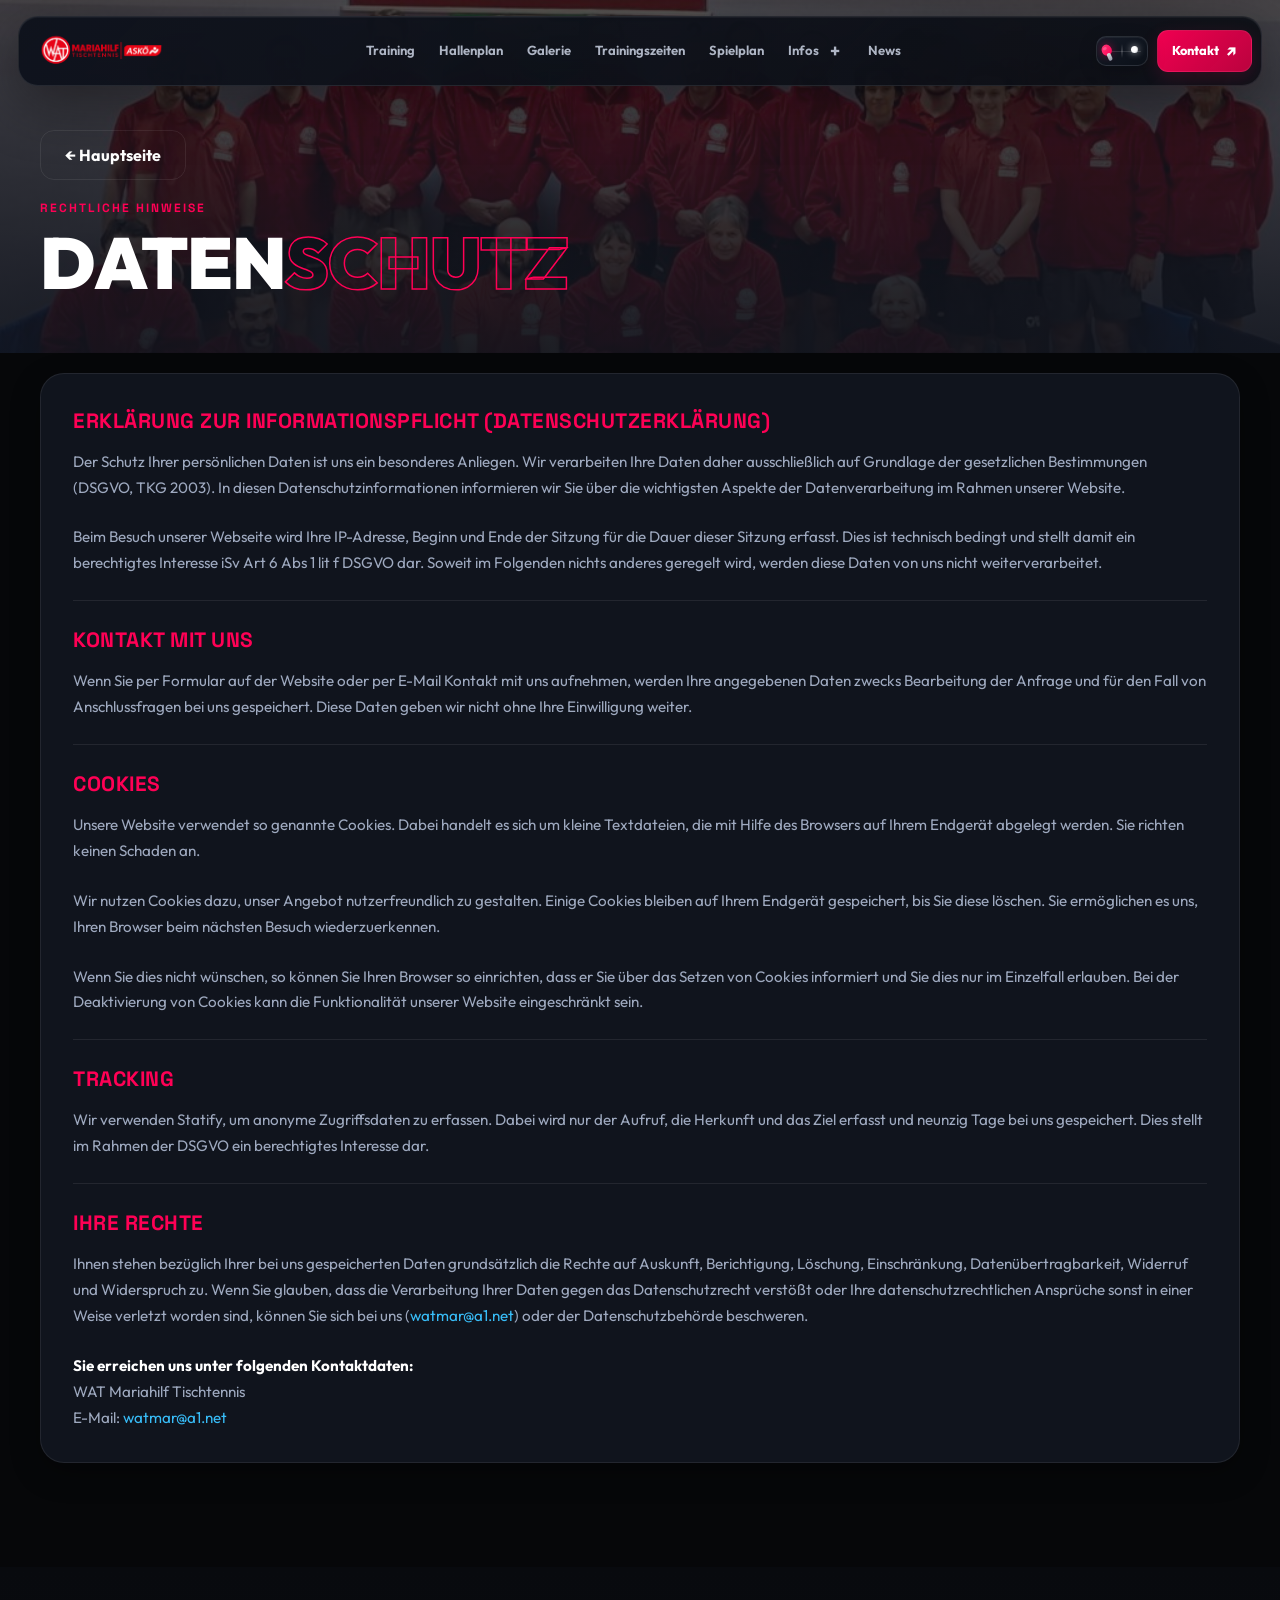
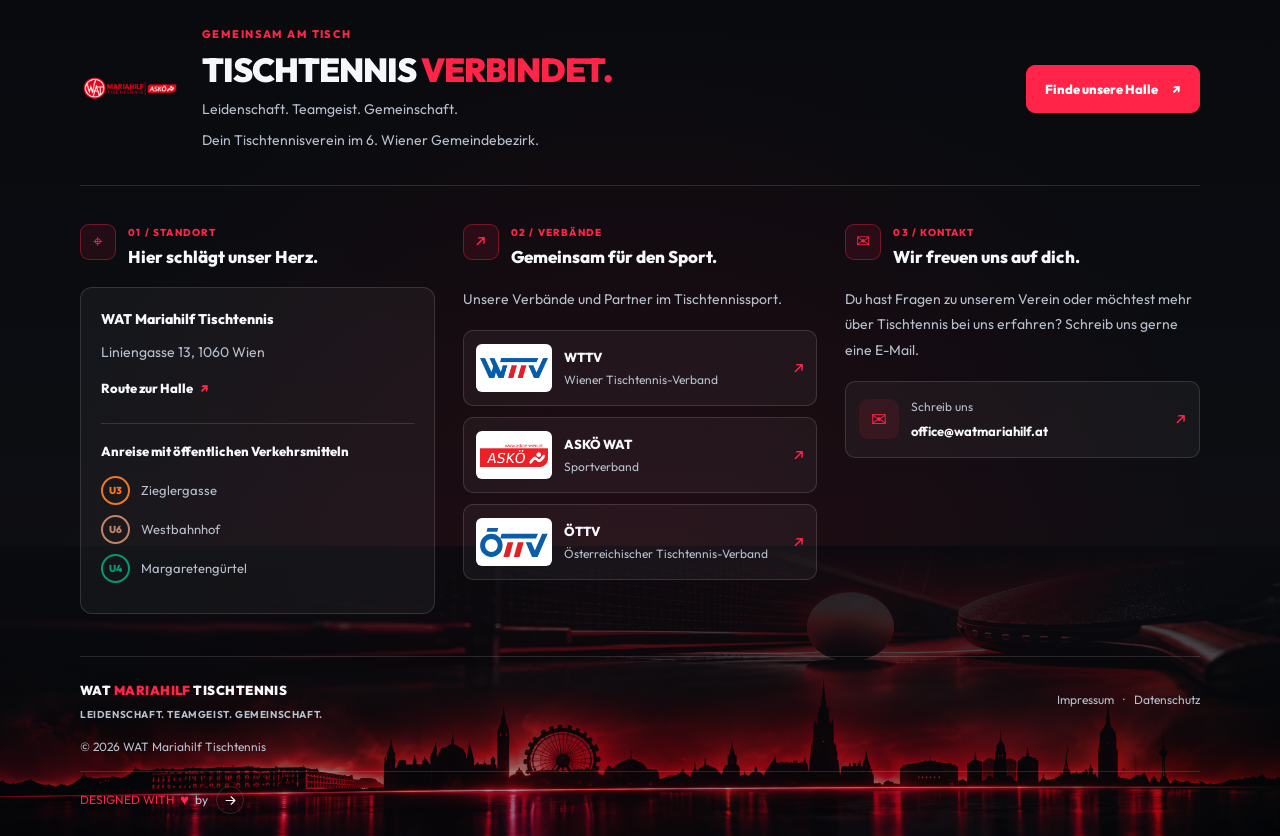
==== commit aa444e88: "finale Update" ====
--- a/datenschutz.html
+++ b/datenschutz.html
@@ -2,8 +2,10 @@
 <html lang="de">
 <head>
   <meta charset="UTF-8">
-  <meta name="viewport" content="width=device-width, initial-scale=1.0, maximum-scale=1.0, user-scalable=no">
+  <meta name="viewport" content="width=device-width, initial-scale=1.0">
   <title>Datenschutzerklärung – WAT Mariahilf Tischtennis</title>
+  <meta name="description" content="Datenschutzerklärung des WAT Mariahilf Tischtennis.">
+  <meta name="theme-color" content="#0a0d14">
   
   <link rel="icon" type="image/png" sizes="150x150" href="imgs/favlogo.png">
   <link rel="preconnect" href="https://fonts.googleapis.com">
@@ -114,4 +116,4 @@
    <button id="backToTop" class="back-to-top" aria-label="Nach oben scrollen">↑</button>
 
 </body>
-</html>+</html>
--- a/style.css
+++ b/style.css
@@ -1,15 +1,17 @@
 /* --- BENTO MOBILE-FIRST & RESPONSIVE DESIGN SYSTEM --- */
 :root {
   --bg-black: #060709;
-  --bg-card: #10141D;
-  --bg-card-hover: #181E2B;
-  --neon-red: #FF0055;
+  --bg-card: #10141d;
+  --bg-card-hover: #181e2b;
+  --neon-red: #ff0055;
   --neon-red-glow: rgba(255, 0, 85, 0.4);
-  --text-white: #FFFFFF;
-  --text-dim: #9EA9BF;
+  --text-white: #ffffff;
+  --text-dim: #9ea9bf;
   --border-glow: rgba(255, 255, 255, 0.08);
   --radius-lg: 24px;
   --radius-md: 14px;
+  --transition-smooth: 0.25s ease;
+  --primary-color: #0284c7;
 }
 
 * {
@@ -23,173 +25,1360 @@
 }
 
 body {
-  font-family: 'Outfit', sans-serif;
+  font-family: "Outfit", sans-serif;
   background-color: var(--bg-black);
   color: var(--text-white);
   line-height: 1.5;
   overflow-x: hidden;
 }
 
+.visually-hidden {
+  position: absolute;
+  width: 1px;
+  height: 1px;
+  padding: 0;
+  margin: -1px;
+  overflow: hidden;
+  clip: rect(0, 0, 0, 0);
+  white-space: nowrap;
+  border: 0;
+}
+
+:focus-visible {
+  outline: 3px solid rgba(255, 0, 85, 0.75);
+  outline-offset: 3px;
+}
+
 .container {
   max-width: 1240px;
   margin: 0 auto;
   padding: 0 20px;
 }
 
-/* --- Navigation & Mobile Hamburger --- */
-.navbar-wrapper {
+/* =========================================================
+   WAT MARIAHILF — PREMIUM NAVBAR
+   ========================================================= */
+
+.site-navbar {
   position: fixed;
-  top: 15px;
+
+  top: 16px;
   left: 0;
   right: 0;
-  z-index: 1000;
-}
-
-.navbar {
-  max-width: 1240px;
+
+  z-index: 9999;
+
+  padding: 0 18px;
+
+  pointer-events: none;
+}
+
+/* =========================================================
+   NAV SHELL
+   ========================================================= */
+
+.nav-shell {
+  width: min(1260px, 100%);
+  height: 70px;
+
   margin: 0 auto;
-  background: rgba(16, 20, 29, 0.85);
-  backdrop-filter: blur(16px);
-  -webkit-backdrop-filter: blur(16px);
-  border: 1px solid var(--border-glow);
-  border-radius: 100px;
-  padding: 10px 20px;
-  display: flex;
-  justify-content: space-between;
-  align-items: center;
-  position: relative;
-  box-shadow: 0 10px 30px rgba(0, 0, 0, 0.5);
-}
-
-/* ==========================================
-   OPTIMIERTER LOGO-CODE (FÜR HELL & DUNKEL)
-   ========================================== */
-
-.brand-logo {
+
   display: flex;
   align-items: center;
-  gap: 12px;
-  text-decoration: none;
-  color: var(--text-main, white); /* Passt sich automatisch an Hell/Dunkel an */
-  font-family: 'Space Grotesk', sans-serif;
-  z-index: 1002;
-}
-
-/* Bild als Logo skalieren (Höhe fix, Breite automatisch) */
-.nav-logo-img {
-  height: 45px !important; /* Perfekte Höhe für die Navbar */
-  width: auto !important;  /* Verhindert das Verzerren/Klein-werden */
-  object-fit: contain;
-}
-/* ==========================================
-   ELEGANTER HOVER-EFFEKTE FÜR LOGOS
-   ========================================== */
-
-.brand-logo, 
-.footer-logo,
-.footer-bottom img {
-  transition: transform 0.3s cubic-bezier(0.4, 0, 0.2, 1), filter 0.3s ease;
-  will-change: transform, filter;
-}
-
-/* Der Effekt beim Darüberspringen (Hover) */
-.brand-logo:hover, 
-.footer-logo:hover,
-.footer-bottom img:hover {
-  transform: translateY(-2px) scale(1.02);
-  /* Ein dezenter, stilvoller roter Schimmer im Dunkeln */
-  filter: drop-shadow(0 4px 14px rgba(220, 38, 38, 0.4));
-}
-
-/* Angepasster Schimmer für den Light-Mode (etwas dezentor) */
-body.light-mode .brand-logo:hover, 
-body.light-mode .footer-logo:hover,
-body.light-mode .footer-bottom img:hover {
-  filter: drop-shadow(0 4px 10px rgba(220, 38, 38, 0.25));
-}
-
-
-/* Container für Theme-Toggle und Hamburger ganz rechts */
-.nav-right-side {
+
+  padding: 7px 9px 7px 18px;
+
+  box-sizing: border-box;
+
+  border-radius: 20px;
+
+  background: linear-gradient(
+    135deg,
+    rgba(13, 17, 27, 0.94),
+    rgba(9, 12, 19, 0.88)
+  );
+
+  border: 1px solid rgba(255, 255, 255, 0.09);
+
+  box-shadow:
+    0 18px 55px rgba(0, 0, 0, 0.38),
+    inset 0 1px 0 rgba(255, 255, 255, 0.045);
+
+  backdrop-filter: blur(22px);
+  -webkit-backdrop-filter: blur(22px);
+
+  pointer-events: auto;
+
+  transition:
+    background 0.3s ease,
+    border-color 0.3s ease,
+    box-shadow 0.3s ease;
+}
+
+/* =========================================================
+   LOGO
+   ========================================================= */
+
+.nav-brand {
   display: flex;
   align-items: center;
-  gap: 12px;
-}
-
-/* Theme Toggle Button */
-.theme-toggle-btn {
-  background: rgba(255, 255, 255, 0.08);
-  border: 1px solid var(--border-glow);
-  color: var(--text-white);
-  width: 38px;
-  height: 38px;
-  border-radius: 50%;
+
+  flex-shrink: 0;
+
+  width: 145px;
+
+  text-decoration: none;
+
+  transition:
+    transform 0.25s ease,
+    filter 0.25s ease;
+}
+
+.nav-logo {
+  display: block;
+
+  width: auto !important;
+  height: 45px !important;
+
+  max-width: 140px;
+
+  object-fit: contain;
+}
+
+.nav-brand:hover {
+  transform: translateY(-1px);
+
+  filter: drop-shadow(0 5px 18px rgba(255, 0, 85, 0.22));
+}
+
+/* =========================================================
+   MAIN NAVIGATION
+   ========================================================= */
+
+.main-nav {
+  flex: 1;
+
+  height: 100%;
+
   display: flex;
   align-items: center;
   justify-content: center;
+
+  gap: 2px;
+
+  min-width: 0;
+}
+
+/* =========================================================
+   NAV LINKS
+   ========================================================= */
+
+.nav-link {
+  position: relative;
+
+  height: 42px;
+
+  display: inline-flex;
+  align-items: center;
+  justify-content: center;
+
+  gap: 6px;
+
+  padding: 0 11px;
+
+  border: 0;
+  border-radius: 10px;
+
+  background: transparent !important;
+
+  color: #aeb5c4;
+
+  text-decoration: none;
+
+  font-family: inherit;
+
+  font-size: 0.82rem;
+  font-weight: 650;
+
+  white-space: nowrap;
+
   cursor: pointer;
-  transition: all 0.25s ease;
+
+  transition:
+    color 0.22s ease,
+    background 0.22s ease,
+    transform 0.22s ease;
+}
+
+/* Hover */
+
+.nav-link:hover {
+  color: #fff;
+
+  background: rgba(255, 255, 255, 0.045) !important;
+}
+
+/* Active */
+
+.nav-link.active {
+  color: #fff !important;
+}
+
+/* Active indicator */
+
+.nav-link.active::after {
+  content: "";
+
+  position: absolute;
+
+  left: 50%;
+  bottom: 3px;
+
+  width: 16px;
+  height: 3px;
+
+  border-radius: 10px;
+
+  background: #ff0055;
+
+  transform: translateX(-50%);
+
+  box-shadow: 0 0 10px rgba(255, 0, 85, 0.65);
+}
+
+/* =========================================================
+   REMOVE OLD EMOJI ICONS
+   ========================================================= */
+
+.nav-link-icon {
+  display: none !important;
+}
+
+.nav-dropdown-button {
+  appearance: none;
+  -webkit-appearance: none;
+  position: relative;
+  height: 42px;
+  display: inline-flex;
+  align-items: center;
+  justify-content: center;
+  gap: 7px;
+  padding: 0 11px;
+  border: 0;
+  border-radius: 10px;
+  background: transparent !important;
+  color: #aeb5c4;
+  font-family: inherit;
+  font-size: 0.82rem;
+  font-weight: 650;
+  line-height: 1;
+  white-space: nowrap;
+  cursor: pointer;
+  transition:
+    color 0.22s ease,
+    background 0.22s ease;
+}
+
+/* Kein weißes Kästchen */
+
+.nav-dropdown-button:hover {
+  background: rgba(255, 255, 255, 0.07) !important;
+  color: var(--neon-red, #ff0050);
+}
+
+/* Plus */
+
+.nav-plus {
+  display: inline-flex;
+
+  align-items: center;
+  justify-content: center;
+
+  width: 18px;
+  height: 18px;
+
+  font-size: 18px;
+  font-weight: 700;
+
+  line-height: 1;
+
+  transition:
+    transform 0.25s ease,
+    color 0.25s ease;
+}
+
+/* Wenn geöffnet */
+
+.nav-dropdown.open .nav-plus {
+  transform: rotate(45deg);
+  color: var(--neon-red, #ff0050);
+}
+
+/* =========================================================
+   INFO DROPDOWN WRAPPER
+   ========================================================= */
+
+.nav-dropdown {
+  position: relative;
+  display: flex;
+  align-items: center;
+  flex-shrink: 0;
+}
+
+/* =========================================================
+   DROPDOWN MENU
+   ========================================================= */
+
+.nav-dropdown-menu {
+  position: absolute;
+
+  top: calc(100% + 10px);
+  left: 50%;
+  right: auto;
+
+  width: 300px;
+  max-width: min(300px, calc(100vw - 24px));
+
+  padding: 8px;
+
+  background: rgba(15, 18, 27, 0.97);
+
+  border: 1px solid rgba(255, 255, 255, 0.1);
+
+  border-radius: 18px;
+
+  box-shadow: 0 20px 50px rgba(0, 0, 0, 0.45);
+
+  backdrop-filter: blur(20px);
+  -webkit-backdrop-filter: blur(20px);
+
+  opacity: 0;
+  visibility: hidden;
+
+  transform: translate(-50%, -8px) scale(0.97);
+
+  transform-origin: top center;
+
+  pointer-events: none;
+
+  transition:
+    opacity 0.2s ease,
+    transform 0.2s ease,
+    visibility 0.2s ease;
+
+  z-index: 2000;
+}
+
+/* OPEN */
+
+.nav-dropdown.open .nav-dropdown-menu,
+.nav-dropdown.active .nav-dropdown-menu {
+  opacity: 1;
+
+  visibility: visible;
+
+  transform: translate(-50%, 0) scale(1);
+
+  pointer-events: auto;
+}
+
+/* Dropdown Links */
+
+.nav-dropdown-menu a {
+  display: flex;
+
+  align-items: center;
+  justify-content: space-between;
+
+  gap: 15px;
+
+  width: 100%;
+
+  padding: 13px 14px;
+
+  border-radius: 12px;
+
+  text-decoration: none;
+
+  color: var(--text-main, #fff) !important;
+
+  background: transparent;
+
+  transition:
+    background 0.2s ease,
+    transform 0.2s ease;
+}
+
+.nav-dropdown-menu a:hover {
+  background: rgba(255, 255, 255, 0.07);
+
+  transform: translateX(3px);
+}
+
+.nav-dropdown-menu a span {
+  display: flex;
+
+  flex-direction: column;
+
+  gap: 3px;
+}
+
+.nav-dropdown-menu strong {
+  font-size: 0.92rem;
+}
+
+.nav-dropdown-menu small {
+  font-size: 0.72rem;
+
+  color: var(--text-dim, #9298a8);
+}
+
+.nav-dropdown-menu b {
+  color: var(--neon-red, #ff0050);
+
   font-size: 1rem;
-}
-
-.theme-toggle-btn:hover {
-  background: var(--neon-red);
-  color: #FFFFFF;
-  border-color: var(--neon-red);
-  transform: scale(1.08);
-}
-
-/* Hamburger Icon */
+
+  font-weight: 600;
+}
+
+/* =========================================================
+   LIGHT MODE
+   ========================================================= */
+
+body.light-mode .nav-dropdown-menu {
+  background: rgba(255, 255, 255, 0.97);
+
+  border-color: rgba(0, 0, 0, 0.08);
+
+  box-shadow: 0 20px 50px rgba(0, 0, 0, 0.15);
+}
+
+body.light-mode .nav-dropdown-menu a {
+  color: #171923 !important;
+}
+
+body.light-mode .nav-dropdown-menu a:hover {
+  background: rgba(0, 0, 0, 0.045);
+}
+
+body.light-mode .nav-dropdown-menu small {
+  color: #777;
+}
+
+/* =========================================================
+   MOBILE
+   ========================================================= */
+
+/* =========================================================
+   RIGHT SIDE
+   ========================================================= */
+
+.nav-actions {
+  display: flex;
+
+  align-items: center;
+
+  gap: 9px;
+
+  flex-shrink: 0;
+
+  margin-left: 12px;
+}
+
+/* =========================================================
+   TABLE TENNIS THEME SWITCH
+   ========================================================= */
+
+.tt-pro-switch {
+  position: relative;
+
+  display: inline-flex;
+
+  width: 52px;
+  height: 30px;
+
+  flex-shrink: 0;
+
+  cursor: pointer;
+}
+
+.tt-pro-switch input {
+  position: absolute;
+
+  width: 1px;
+  height: 1px;
+
+  opacity: 0;
+}
+
+/* Court */
+
+.tt-pro-court {
+  position: relative;
+
+  display: block;
+
+  width: 52px;
+  height: 30px;
+
+  overflow: hidden;
+
+  box-sizing: border-box;
+
+  border-radius: 10px;
+
+  background: linear-gradient(145deg, #151b27, #0b1018);
+
+  border: 1px solid rgba(255, 255, 255, 0.11);
+
+  box-shadow:
+    inset 0 1px 0 rgba(255, 255, 255, 0.05),
+    0 5px 18px rgba(0, 0, 0, 0.22);
+
+  transition:
+    background 0.3s ease,
+    border-color 0.3s ease,
+    box-shadow 0.3s ease;
+}
+
+/* Court line */
+
+.tt-pro-court::before {
+  content: "";
+
+  position: absolute;
+
+  left: 6px;
+  right: 6px;
+
+  top: 14px;
+
+  height: 1px;
+
+  background: rgba(255, 255, 255, 0.13);
+}
+
+/* Net */
+
+.tt-pro-net {
+  position: absolute;
+
+  top: 7px;
+  bottom: 7px;
+
+  left: 50%;
+
+  width: 1px;
+
+  transform: translateX(-50%);
+
+  background: linear-gradient(
+    to bottom,
+    transparent,
+    rgba(255, 255, 255, 0.35),
+    transparent
+  );
+
+  z-index: 2;
+}
+
+/* Paddle */
+
+.tt-pro-paddle {
+  position: absolute;
+
+  left: 6px;
+  top: 7px;
+
+  width: 11px;
+  height: 18px;
+
+  transform: rotate(-24deg);
+
+  z-index: 3;
+
+  transition:
+    left 0.45s cubic-bezier(0.34, 1.56, 0.64, 1),
+    transform 0.45s cubic-bezier(0.34, 1.56, 0.64, 1);
+}
+
+.tt-pro-paddle-head {
+  position: absolute;
+
+  left: 0;
+  top: 0;
+
+  width: 10px;
+  height: 11px;
+
+  border-radius: 55% 55% 48% 48%;
+
+  background: linear-gradient(145deg, #ff3978, #ff0055);
+
+  box-shadow: 0 0 8px rgba(255, 0, 85, 0.45);
+}
+
+.tt-pro-paddle-head::after {
+  content: "";
+
+  position: absolute;
+
+  top: 2px;
+  left: 2px;
+
+  width: 4px;
+  height: 3px;
+
+  border-radius: 50%;
+
+  background: rgba(255, 255, 255, 0.2);
+}
+
+.tt-pro-paddle-handle {
+  position: absolute;
+
+  left: 3px;
+  top: 9px;
+
+  width: 4px;
+  height: 8px;
+
+  border-radius: 2px;
+
+  background: linear-gradient(to bottom, #ddd, #8e96a5);
+}
+
+/* Ball */
+
+.tt-pro-ball {
+  position: absolute;
+
+  left: 34px;
+  top: 9px;
+
+  width: 7px;
+  height: 7px;
+
+  border-radius: 50%;
+
+  background: radial-gradient(
+    circle at 35% 30%,
+    #fff 0%,
+    #fff 45%,
+    #dfe3e8 100%
+  );
+
+  box-shadow: 0 0 7px rgba(255, 255, 255, 0.65);
+
+  z-index: 4;
+
+  transition:
+    left 0.45s cubic-bezier(0.34, 1.56, 0.64, 1),
+    top 0.45s cubic-bezier(0.34, 1.56, 0.64, 1);
+}
+
+/* Ball detail */
+
+.tt-pro-ball::after {
+  content: "";
+
+  position: absolute;
+
+  width: 4px;
+  height: 5px;
+
+  left: 2px;
+  top: 1px;
+
+  border-right: 1px solid rgba(0, 0, 0, 0.14);
+
+  border-radius: 50%;
+}
+
+/* =========================================================
+   SWITCH — LIGHT MODE
+   ========================================================= */
+
+.tt-pro-switch input:checked + .tt-pro-court {
+  background: linear-gradient(145deg, #24131c, #120b11);
+
+  border-color: rgba(255, 0, 85, 0.38);
+
+  box-shadow:
+    inset 0 1px 0 rgba(255, 255, 255, 0.04),
+    0 0 16px rgba(255, 0, 85, 0.12);
+}
+
+.tt-pro-switch input:checked + .tt-pro-court .tt-pro-paddle {
+  left: 35px;
+
+  transform: rotate(24deg);
+}
+
+.tt-pro-switch input:checked + .tt-pro-court .tt-pro-ball {
+  left: 10px;
+  top: 6px;
+
+  animation: ttBallBounce 0.45s ease;
+}
+
+@keyframes ttBallBounce {
+  0% {
+    transform: translate(0, 0) scale(1);
+  }
+
+  35% {
+    transform: translate(-7px, -5px) scale(1.08);
+  }
+
+  65% {
+    transform: translate(-12px, 1px) scale(0.96);
+  }
+
+  100% {
+    transform: translate(0, 0) scale(1);
+  }
+}
+
+/* Switch hover */
+
+.tt-pro-switch:hover .tt-pro-court {
+  border-color: rgba(255, 0, 85, 0.42);
+
+  box-shadow: 0 0 18px rgba(255, 0, 85, 0.13);
+}
+
+.tt-pro-switch:hover .tt-pro-ball {
+  box-shadow: 0 0 10px rgba(255, 255, 255, 0.85);
+}
+
+/* Keyboard focus */
+
+.tt-pro-switch input:focus-visible + .tt-pro-court {
+  outline: 2px solid rgba(255, 0, 85, 0.5);
+
+  outline-offset: 3px;
+}
+
+/* =========================================================
+   DESKTOP CONTACT
+   ========================================================= */
+
+.desktop-contact {
+  height: 42px;
+
+  display: inline-flex;
+
+  align-items: center;
+
+  gap: 7px;
+
+  padding: 0 14px;
+
+  border-radius: 11px;
+
+  color: #fff;
+
+  text-decoration: none;
+
+  font-size: 0.8rem;
+
+  font-weight: 750;
+
+  background: linear-gradient(
+    135deg,
+    rgba(255, 0, 85, 0.94),
+    rgba(220, 0, 70, 0.84)
+  );
+
+  border: 1px solid rgba(255, 255, 255, 0.08);
+
+  box-shadow: 0 6px 18px rgba(255, 0, 85, 0.14);
+
+  transition:
+    transform 0.2s ease,
+    box-shadow 0.2s ease,
+    filter 0.2s ease;
+}
+
+.desktop-contact:hover {
+  color: #fff;
+
+  transform: translateY(-2px);
+
+  filter: brightness(1.07);
+
+  box-shadow: 0 9px 24px rgba(255, 0, 85, 0.25);
+}
+
+.contact-arrow {
+  color: #fff;
+
+  font-size: 1rem;
+
+  transition: transform 0.2s ease;
+}
+
+.desktop-contact:hover .contact-arrow {
+  transform: translate(2px, -2px);
+}
+
+/* =========================================================
+   HAMBURGER
+   ========================================================= */
+
 .menu-toggle {
   display: none;
-  background: none;
-  border: none;
+
+  width: 42px;
+  height: 42px;
+
+  padding: 0;
+
+  border: 1px solid rgba(255, 255, 255, 0.09);
+
+  border-radius: 11px;
+
+  background: rgba(255, 255, 255, 0.045);
+
+  align-items: center;
+  justify-content: center;
+
+  flex-direction: column;
+
+  gap: 5px;
+
   cursor: pointer;
-  flex-direction: column;
-  gap: 5px;
-  padding: 8px;
-  z-index: 1002;
+
+  transition:
+    border-color 0.2s ease,
+    background 0.2s ease;
 }
 
 .menu-toggle span {
-  width: 22px;
+  width: 18px;
   height: 2px;
-  background: white;
-  transition: transform 0.3s, opacity 0.3s;
-  border-radius: 2px;
-}
+
+  border-radius: 5px;
+
+  background: #fff;
+
+  transition:
+    transform 0.25s ease,
+    opacity 0.2s ease;
+}
+
+.menu-toggle:hover {
+  border-color: rgba(255, 0, 85, 0.35);
+
+  background: rgba(255, 0, 85, 0.06);
+}
+
+/* Hamburger → X */
 
 .menu-toggle.active span:nth-child(1) {
   transform: translateY(7px) rotate(45deg);
 }
+
 .menu-toggle.active span:nth-child(2) {
   opacity: 0;
 }
+
 .menu-toggle.active span:nth-child(3) {
   transform: translateY(-7px) rotate(-45deg);
 }
 
-.nav-links {
-  display: flex;
-  align-items: center;
-  gap: 24px;
-}
-
-.nav-links a {
-  color: var(--text-dim);
-  text-decoration: none;
-  font-weight: 600;
-  font-size: 0.95rem;
-  transition: color 0.2s;
-}
-
-.nav-links a:hover {
-  color: white;
-}
-
-.nav-links a.active {
-  color: var(--neon-red) !important;
-  font-weight: 800 !important;
+/* Mobile contact hidden */
+
+.mobile-contact {
+  display: none;
+}
+
+/* =========================================================
+   LIGHT MODE
+   ========================================================= */
+
+body.light-mode .nav-shell {
+  background: rgba(255, 255, 255, 0.94);
+
+  border-color: rgba(15, 23, 42, 0.08);
+
+  box-shadow: 0 18px 55px rgba(15, 23, 42, 0.12);
+}
+
+body.light-mode .nav-link {
+  color: #596174;
+
+  background: transparent !important;
+}
+
+body.light-mode .nav-link:hover {
+  color: #111827;
+
+  background: rgba(15, 23, 42, 0.045) !important;
+}
+
+body.light-mode .nav-link.active {
+  color: #111827 !important;
+}
+
+/* Infos */
+
+body.light-mode .nav-dropdown-button {
+  color: #596174;
+
+  background: transparent !important;
+}
+
+body.light-mode .nav-dropdown-button:hover {
+  color: #111827;
+
+  background: rgba(15, 23, 42, 0.045) !important;
+}
+
+/* Dropdown */
+
+body.light-mode .nav-dropdown-menu {
+  background: rgba(255, 255, 255, 0.97) !important;
+
+  border-color: rgba(15, 23, 42, 0.08);
+
+  box-shadow: 0 25px 65px rgba(15, 23, 42, 0.16);
+}
+
+body.light-mode .nav-dropdown-menu a {
+  color: #20242d !important;
+
+  background: transparent !important;
+}
+
+body.light-mode .nav-dropdown-menu a:hover {
+  background: rgba(255, 0, 85, 0.055) !important;
+}
+
+body.light-mode .nav-dropdown-menu strong {
+  color: #20242d;
+}
+
+body.light-mode .nav-dropdown-menu small {
+  color: #737b8d;
+}
+
+/* Contact */
+
+body.light-mode .desktop-contact {
+  color: #fff;
+}
+
+/* Hamburger */
+
+body.light-mode .menu-toggle {
+  background: rgba(15, 23, 42, 0.04);
+
+  border-color: rgba(15, 23, 42, 0.09);
+}
+
+body.light-mode .menu-toggle span {
+  background: #111827;
+}
+
+/* =========================================================
+   TABLET
+   ========================================================= */
+
+@media (max-width: 1120px) {
+  .nav-brand {
+    width: 125px;
+  }
+
+  .nav-logo {
+    height: 41px !important;
+
+    max-width: 120px;
+  }
+
+  .nav-link {
+    padding: 0 7px;
+
+    font-size: 0.76rem;
+  }
+
+  .desktop-contact {
+    padding: 0 10px;
+
+    font-size: 0.75rem;
+  }
+
+  .tt-pro-switch {
+    transform: scale(0.92);
+  }
+}
+
+/* =========================================================
+   MOBILE
+   ========================================================= */
+
+@media (max-width: 850px) {
+  .site-navbar {
+    top: 10px;
+
+    padding: 0 11px;
+  }
+
+  .nav-shell {
+    height: 60px;
+
+    padding: 6px 8px 6px 13px;
+
+    border-radius: 17px;
+  }
+
+  /* Logo */
+
+  .nav-brand {
+    width: auto;
+
+    margin-right: auto;
+  }
+
+  .nav-logo {
+    height: 38px !important;
+
+    max-width: 130px;
+  }
+
+  /* Desktop contact hidden */
+
+  .desktop-contact {
+    display: none;
+  }
+
+  /* Right side */
+
+  .nav-actions {
+    margin-left: auto;
+
+    gap: 6px;
+  }
+
+  /* Small table-tennis switch */
+
+  .tt-pro-switch {
+    width: 43px;
+    height: 27px;
+
+    transform: none;
+  }
+
+  .tt-pro-court {
+    width: 43px;
+    height: 27px;
+
+    border-radius: 9px;
+  }
+
+  .tt-pro-paddle {
+    left: 5px;
+    top: 6px;
+
+    transform: scale(0.9) rotate(-24deg);
+  }
+
+  .tt-pro-ball {
+    left: 28px;
+    top: 8px;
+
+    width: 6px;
+    height: 6px;
+  }
+
+  .tt-pro-switch input:checked + .tt-pro-court .tt-pro-paddle {
+    left: 28px;
+
+    transform: scale(0.9) rotate(24deg);
+  }
+
+  .tt-pro-switch input:checked + .tt-pro-court .tt-pro-ball {
+    left: 8px;
+  }
+
+  /* Hamburger */
+
+  .menu-toggle {
+    display: flex;
+  }
+
+  /* =====================================================
+     MOBILE MENU
+     ===================================================== */
+
+  .main-nav {
+    position: absolute;
+
+    top: calc(100% + 9px);
+
+    left: 0;
+    right: 0;
+
+    height: auto;
+
+    display: flex;
+
+    flex-direction: column;
+
+    align-items: stretch;
+
+    justify-content: flex-start;
+
+    gap: 3px;
+
+    padding: 8px;
+
+    box-sizing: border-box;
+
+    border-radius: 17px;
+
+    background: linear-gradient(
+      145deg,
+      rgba(15, 19, 29, 0.98),
+      rgba(8, 11, 18, 0.98)
+    );
+
+    border: 1px solid rgba(255, 255, 255, 0.08);
+
+    box-shadow: 0 25px 65px rgba(0, 0, 0, 0.5);
+
+    backdrop-filter: blur(22px);
+    -webkit-backdrop-filter: blur(22px);
+
+    opacity: 0;
+
+    visibility: hidden;
+
+    pointer-events: none;
+
+    transform: translateY(-8px) scale(0.98);
+
+    transform-origin: top center;
+
+    transition:
+      opacity 0.22s ease,
+      visibility 0.22s ease,
+      transform 0.22s ease;
+  }
+
+  .main-nav.active {
+    opacity: 1;
+
+    visibility: visible;
+
+    pointer-events: auto;
+
+    transform: translateY(0) scale(1);
+  }
+
+  /* Mobile links */
+
+  .nav-link {
+    width: 100%;
+
+    height: 48px;
+
+    justify-content: space-between;
+
+    padding: 0 14px;
+
+    border-radius: 11px;
+
+    font-size: 0.9rem;
+  }
+
+  .nav-link:hover {
+    background: rgba(255, 255, 255, 0.05) !important;
+  }
+
+  .nav-link.active {
+    background: rgba(255, 0, 85, 0.07) !important;
+  }
+
+  .nav-link.active::after {
+    left: auto;
+
+    right: 12px;
+
+    bottom: 50%;
+
+    width: 5px;
+    height: 5px;
+
+    transform: translateY(50%);
+  }
+
+  /* =====================================================
+     MOBILE INFOS
+     ===================================================== */
+
+  .nav-dropdown {
+    width: 100%;
+  }
+
+  .nav-dropdown-button {
+    width: 100%;
+
+    justify-content: space-between;
+  }
+
+  .nav-dropdown-menu {
+    position: static;
+
+    width: 100%;
+
+    margin: 2px 0;
+
+    padding: 4px;
+
+    display: none;
+
+    opacity: 1;
+
+    visibility: visible;
+
+    pointer-events: auto;
+
+    transform: none;
+
+    box-shadow: none;
+
+    border-radius: 11px;
+
+    background: rgba(255, 255, 255, 0.025);
+
+    border: 1px solid rgba(255, 255, 255, 0.045);
+  }
+
+  .nav-dropdown.open .nav-dropdown-menu,
+  .nav-dropdown.active .nav-dropdown-menu {
+    display: block;
+  }
+
+  .nav-dropdown-menu a {
+    padding: 10px;
+
+    min-height: 42px;
+
+    box-sizing: border-box;
+  }
+
+  .nav-dropdown-menu small {
+    display: none;
+  }
+
+  /* =====================================================
+     MOBILE CONTACT
+     ===================================================== */
+
+  .mobile-contact {
+    display: flex;
+
+    align-items: center;
+
+    justify-content: space-between;
+
+    min-height: 48px;
+
+    margin-top: 5px;
+
+    padding: 0 14px;
+
+    border-radius: 11px;
+
+    background: linear-gradient(135deg, #ff0055, #dc0046);
+
+    color: #fff;
+
+    text-decoration: none;
+
+    font-size: 0.88rem;
+
+    font-weight: 800;
+
+    box-shadow: 0 8px 20px rgba(255, 0, 85, 0.16);
+  }
+
+  .mobile-contact .contact-arrow {
+    color: #fff;
+
+    font-size: 1.1rem;
+  }
+
+  /* Mobile light mode */
+
+  body.light-mode .main-nav {
+    background: rgba(255, 255, 255, 0.97);
+
+    border-color: rgba(15, 23, 42, 0.08);
+
+    box-shadow: 0 25px 65px rgba(15, 23, 42, 0.15);
+  }
+
+  body.light-mode .nav-link {
+    color: #596174;
+  }
+
+  body.light-mode .nav-link:hover {
+    color: #111827;
+
+    background: rgba(15, 23, 42, 0.045) !important;
+  }
+
+  body.light-mode .nav-dropdown-menu {
+    background: rgba(15, 23, 42, 0.035) !important;
+
+    border-color: rgba(15, 23, 42, 0.06);
+  }
+
+  body.light-mode .nav-dropdown-menu a:hover {
+    background: rgba(255, 0, 85, 0.06) !important;
+  }
+}
+
+/* =========================================================
+   SMALL PHONES
+   ========================================================= */
+
+@media (max-width: 420px) {
+  .site-navbar {
+    padding: 0 8px;
+  }
+
+  .nav-shell {
+    height: 57px;
+
+    padding-left: 10px;
+
+    border-radius: 16px;
+  }
+
+  .nav-logo {
+    height: 35px !important;
+
+    max-width: 120px;
+  }
+
+  .tt-pro-switch {
+    width: 40px;
+    height: 26px;
+  }
+
+  .tt-pro-court {
+    width: 40px;
+    height: 26px;
+  }
+
+  .menu-toggle {
+    width: 39px;
+    height: 39px;
+  }
 }
 
 /* --- HERO BEREICH MIT BILD & SLIDE-EFFEKT --- */
@@ -198,14 +1387,24 @@
   position: relative;
   overflow: hidden;
   /* Wir geben dem Hero einen eigenen, leicht aufgehellten Hintergrund im Dark Mode, damit das Bild nicht im Schwarz versinkt */
-  background: linear-gradient(180deg, rgba(16, 20, 29, 0.7) 0%, rgba(16, 20, 29, 0.95) 100%), 
-  url('imgs/header.jpg') center/cover no-repeat !important;
+  background:
+    linear-gradient(
+      180deg,
+      rgba(16, 20, 29, 0.7) 0%,
+      rgba(16, 20, 29, 0.95) 100%
+    ),
+    url("imgs/header.jpg") center/cover no-repeat !important;
 }
 /* Falls der Light Mode aktiv ist, machen wir den Verlauf heller/schwächer, damit das Bild durchleuchtet */
 body.light-mode .hero-section,
 html.light-mode .hero-section {
-  background: linear-gradient(180deg, rgba(255, 255, 255, 0.4) 0%, rgba(255, 255, 255, 0.85) 100%), 
-  url('imgs/header.jpg') center/cover no-repeat;
+  background:
+    linear-gradient(
+      180deg,
+      rgba(255, 255, 255, 0.4) 0%,
+      rgba(255, 255, 255, 0.85) 100%
+    ),
+    url("imgs/header.jpg") center/cover no-repeat;
 }
 
 @keyframes strongSlideUp {
@@ -229,7 +1428,7 @@
 
 .hero-badge {
   display: inline-block;
-  font-family: 'Space Grotesk', sans-serif;
+  font-family: "Space Grotesk", sans-serif;
   font-size: 0.75rem;
   font-weight: 700;
   color: var(--neon-red);
@@ -270,7 +1469,8 @@
 }
 
 /* --- Buttons --- */
-.btn-neon, .btn-outline {
+.btn-neon,
+.btn-outline {
   min-height: 48px;
   display: inline-flex;
   align-items: center;
@@ -313,7 +1513,7 @@
 }
 
 .section-tag {
-  font-family: 'Space Grotesk', sans-serif;
+  font-family: "Space Grotesk", sans-serif;
   color: var(--neon-red);
   font-weight: 700;
   font-size: 0.8rem;
@@ -346,7 +1546,7 @@
 .bento-hero-card {
   grid-column: span 2;
   grid-row: span 2;
-  background: linear-gradient(135deg, #18121E 0%, var(--bg-card) 100%);
+  background: linear-gradient(135deg, #18121e 0%, var(--bg-card) 100%);
   min-height: 320px;
 }
 
@@ -430,7 +1630,7 @@
 
 /* --- Schedule Section --- */
 .section-dark {
-  background: #0A0D14;
+  background: #0a0d14;
 }
 
 .timeline-container {
@@ -457,7 +1657,7 @@
 }
 
 .day {
-  font-family: 'Space Grotesk', sans-serif;
+  font-family: "Space Grotesk", sans-serif;
   font-weight: 700;
   font-size: 1.1rem;
   color: var(--neon-red);
@@ -489,12 +1689,12 @@
 }
 
 .highlight-slot .slot-title {
-  color: #38BDF8;
+  color: #38bdf8;
 }
 
 /* --- Join Box Form --- */
 .join-box {
-  background: linear-gradient(135deg, var(--bg-card) 0%, #170A18 100%);
+  background: linear-gradient(135deg, var(--bg-card) 0%, #170a18 100%);
   border: 1px solid var(--neon-red-glow);
   border-radius: var(--radius-lg);
   padding: 32px;
@@ -510,6 +1710,11 @@
   margin-bottom: 12px;
 }
 
+.join-text {
+  min-width: 0;
+  padding-inline-start: 8px;
+}
+
 .join-text p {
   color: var(--text-dim);
   font-size: 0.95rem;
@@ -521,7 +1726,9 @@
   gap: 12px;
 }
 
-.bento-form input, .bento-form select {
+.bento-form input,
+.bento-form select,
+.bento-form textarea {
   background: rgba(0, 0, 0, 0.5);
   border: 1px solid var(--border-glow);
   padding: 14px;
@@ -533,361 +1740,1100 @@
   min-height: 48px;
 }
 
-/* --- FOOTER MIT VERBANDS-LOGOS --- */
-.footer {
-  background: #040508;
-  border-top: 1px solid var(--border-glow);
-  padding: 60px 0 24px;
-  color: var(--text-dim);
-  font-size: 0.9rem;
-  margin-top: auto;
-}
-
-.footer-grid {
-  display: grid;
-  grid-template-columns: repeat(3, 1fr);
-  gap: 40px;
-  margin-bottom: 40px;
-}
-
-.footer-brand {
+.bento-form textarea {
+  min-height: 110px;
+  resize: vertical;
+}
+
+/* =====================================================
+   WAT MARIAHILF TISCHTENNIS
+   COMPLETE RESPONSIVE FOOTER
+   Dark Mode / Light Mode / Mobile / Hover
+===================================================== */
+
+.power-footer {
+  --footer-bg: #080a0e;
+  --footer-text: #f5f7fb;
+  --footer-muted: #b8c0ce;
+  --footer-red: #ff2448;
+  --footer-border: rgba(255, 255, 255, 0.13);
+  --footer-card: rgba(255, 255, 255, 0.045);
+  --footer-card-hover: rgba(255, 36, 72, 0.10);
+
+  position: relative;
+  isolation: isolate;
+  width: 100%;
+  max-width: 100%;
+  min-width: 0;
+  overflow: hidden;
+  background: var(--footer-bg);
+  color: var(--footer-text);
+  font-family: inherit;
+  font-size: 14px;
+  line-height: 1.7;
+}
+
+.power-footer *,
+.power-footer *::before,
+.power-footer *::after {
+  box-sizing: border-box;
+}
+
+.power-footer img {
+  display: block;
+  max-width: 100%;
+}
+
+.power-footer a {
+  overflow-wrap: anywhere;
+}
+
+/* =====================================================
+   BACKGROUND
+===================================================== */
+
+.power-footer__background {
+  position: absolute;
+  inset: 0;
+  z-index: 0;
+  pointer-events: none;
+  background:
+    radial-gradient(
+      ellipse at 50% 70%,
+      rgba(130, 0, 24, 0.18),
+      transparent 65%
+    ),
+    linear-gradient(180deg, #080a0e 0%, #101015 100%);
+}
+
+.power-footer__vienna {
+  position: absolute;
+  z-index: 0;
+  inset: auto 0 0;
+  height: 280px;
+  pointer-events: none;
+  background-image:
+    linear-gradient(
+      to top,
+      rgba(8, 10, 14, 0.12) 0%,
+      rgba(8, 10, 14, 0.60) 48%,
+      #080a0e 100%
+    ),
+    url("imgs/Neon-Tischtennis%20vor%20Wiens%20Skyline.png");
+  background-repeat: no-repeat;
+  background-position: center bottom;
+  background-size: 100% 100%, cover;
+  opacity: 0.65;
+}
+
+/* =====================================================
+   MAIN CONTAINER
+===================================================== */
+
+.power-footer__container {
+  position: relative;
+  z-index: 1;
+  width: min(1180px, calc(100% - 48px));
+  max-width: 100%;
+  min-width: 0;
+  margin-inline: auto;
+  padding: 58px 0 22px;
+}
+
+/* =====================================================
+   HERO
+===================================================== */
+
+.power-footer__hero {
   display: flex;
   align-items: center;
-  gap: 10px;
-  color: white;
-  font-family: 'Space Grotesk', sans-serif;
-  font-size: 1.1rem;
-  margin-bottom: 12px;
-}
-
-.footer-logo-img {
+  justify-content: space-between;
+  gap: 28px;
+  min-width: 0;
+  margin-bottom: 38px;
+  padding-bottom: 32px;
+  border-bottom: 1px solid var(--footer-border);
+}
+
+.power-footer__identity {
+  display: flex;
+  align-items: center;
+  gap: 22px;
+  min-width: 0;
+}
+
+.power-footer__logo {
+  flex: 0 0 100px;
+  width: 100px;
+  height: 100px;
+  object-fit: contain;
+}
+
+.power-footer__intro {
+  flex: 1;
+  min-width: 0;
+}
+
+.power-footer__eyebrow {
+  display: block;
+  margin-bottom: 7px;
+  color: var(--footer-red);
+  font-size: 11px;
+  font-weight: 800;
+  letter-spacing: 0.13em;
+}
+
+.power-footer__title {
+  margin: 0;
+  color: var(--footer-text);
+  font-size: clamp(25px, 2.6vw, 36px);
+  font-weight: 900;
+  line-height: 1.2;
+  letter-spacing: -0.03em;
+  overflow-wrap: anywhere;
+}
+
+.power-footer__title span {
+  color: var(--footer-red);
+}
+
+.power-footer__hero p {
+  margin: 7px 0 0;
+  color: var(--footer-muted);
+  font-size: 14px;
+  line-height: 1.7;
+}
+
+.power-footer__cta {
+  display: inline-flex;
+  flex: 0 0 auto;
+  align-items: center;
+  justify-content: center;
+  gap: 14px;
+  min-height: 48px;
+  padding: 12px 18px;
+  border: 1px solid var(--footer-red);
+  border-radius: 9px;
+  background: var(--footer-red);
+  color: #fff !important;
+  font-size: 13px;
+  font-weight: 800;
+  text-decoration: none;
+  transition:
+    transform 0.22s ease,
+    background 0.22s ease,
+    box-shadow 0.22s ease;
+}
+
+.power-footer__cta:hover {
+  transform: translateY(-2px);
+  background: #dc1237;
+  box-shadow: 0 7px 22px rgba(255, 36, 72, 0.22);
+}
+
+/* =====================================================
+   CONTENT GRID
+===================================================== */
+
+.power-footer__grid {
+  display: grid;
+  grid-template-columns: repeat(3, minmax(0, 1fr));
+  align-items: start;
+  gap: 28px;
+  margin-bottom: 42px;
+}
+
+.power-footer__section {
+  min-width: 0;
+  max-width: 100%;
+}
+
+.power-footer__section-heading {
+  display: flex;
+  align-items: flex-start;
+  gap: 12px;
+  margin-bottom: 18px;
+}
+
+.power-footer__icon {
+  display: flex;
+  flex: 0 0 36px;
+  align-items: center;
+  justify-content: center;
   width: 36px;
   height: 36px;
-  object-fit: contain;
-  display: block; 
-}
-
-.footer-desc {
-  font-size: 0.85rem;
+  border: 1px solid rgba(255, 36, 72, 0.38);
+  border-radius: 9px;
+  background: rgba(255, 36, 72, 0.10);
+  color: var(--footer-red);
+  font-size: 17px;
+}
+
+.power-footer__number {
+  display: block;
+  margin-bottom: 4px;
+  color: var(--footer-red);
+  font-size: 10px;
+  font-weight: 800;
+  letter-spacing: 0.12em;
+}
+
+.power-footer__section-heading h3 {
+  margin: 0;
+  color: var(--footer-text);
+  font-size: 17px;
+  font-weight: 800;
+  line-height: 1.45;
+}
+
+.power-footer__muted {
+  margin: 0 0 18px;
+  color: var(--footer-muted);
+  font-size: 14px;
+  line-height: 1.8;
+}
+
+/* =====================================================
+   LOCATION CARD
+===================================================== */
+
+.power-footer__location-card {
+  min-width: 0;
+  padding: 20px;
+  border: 1px solid var(--footer-border);
+  border-radius: 12px;
+  background: var(--footer-card);
+  transition:
+    border-color 0.22s ease,
+    box-shadow 0.22s ease,
+    background 0.22s ease;
+}
+
+.power-footer__location-card > strong {
+  display: block;
+  margin-bottom: 8px;
+  color: var(--footer-text);
+  font-size: 14px;
+  font-weight: 800;
+}
+
+.power-footer__address-text {
+  margin: 0;
+  color: var(--footer-muted);
+  font-size: 14px;
+  line-height: 1.8;
+}
+
+.power-footer__map-link {
+  display: inline-flex;
+  align-items: center;
+  gap: 7px;
+  margin-top: 12px;
+  color: var(--footer-text);
+  font-size: 13px;
+  font-weight: 800;
+  text-decoration: none;
+}
+
+.power-footer__map-link span {
+  color: var(--footer-red);
+}
+
+.power-footer__map-link:hover {
+  color: var(--footer-red);
+}
+
+/* Public transport */
+
+.power-footer__transit {
+  margin-top: 22px;
+  padding-top: 18px;
+  border-top: 1px solid var(--footer-border);
+}
+
+.power-footer__transit h4 {
+  margin: 0 0 14px;
+  color: var(--footer-text);
+  font-size: 13px;
+  font-weight: 800;
   line-height: 1.5;
-  color: var(--text-dim);
-}
-
-.footer-heading {
-  color: white;
-  font-family: 'Space Grotesk', sans-serif;
-  font-size: 1rem;
-  margin-bottom: 16px;
-  letter-spacing: 0.5px;
-}
-
-.footer-links-list {
-  list-style: none;
+}
+
+.power-footer__transit-row {
+  display: flex;
+  align-items: center;
+  gap: 11px;
+  margin-bottom: 10px;
+  color: var(--footer-muted);
+  font-size: 13px;
+}
+
+.power-footer__u-badge {
+  display: inline-flex;
+  flex: 0 0 29px;
+  align-items: center;
+  justify-content: center;
+  width: 29px;
+  height: 29px;
+  border: 2px solid currentColor;
+  border-radius: 50%;
+  font-size: 10px;
+  font-weight: 900;
+}
+
+.power-footer__u3 { color: #ef7622; }
+.power-footer__u6 { color: #c08366; }
+.power-footer__u4 { color: #009b72; }
+
+/* =====================================================
+   PARTNER CARDS
+===================================================== */
+
+.power-footer__partners {
   display: flex;
   flex-direction: column;
-  gap: 10px;
-}
-
-.footer-links-list a {
-  color: var(--text-dim);
+  gap: 11px;
+}
+
+.power-footer__partner {
+  display: grid;
+  grid-template-columns: 76px minmax(0, 1fr) 14px;
+  align-items: center;
+  gap: 12px;
+  min-width: 0;
+  min-height: 76px;
+  padding: 12px;
+  border: 1px solid var(--footer-border);
+  border-radius: 10px;
+  background: var(--footer-card);
+  color: var(--footer-text);
   text-decoration: none;
-  transition: color 0.2s, transform 0.2s;
-  display: inline-block;
-}
-
-.footer-links-list a:hover {
-  color: var(--neon-red);
-  transform: translateX(4px);
-}
-
-/* Partner Logos Kacheln */
-.partner-logos {
-  display: flex;
-  flex-direction: column;
-  gap: 12px;
-}
-
-.logo-card {
-  background: rgba(255, 255, 255, 0.05);
-  border: 1px solid var(--border-glow);
-  padding: 10px 16px;
-  border-radius: var(--radius-md);
+  transition:
+    transform 0.22s ease,
+    border-color 0.22s ease,
+    background 0.22s ease,
+    box-shadow 0.22s ease;
+}
+
+.power-footer__partner:hover {
+  transform: translateY(-2px);
+  border-color: var(--footer-red);
+  background: var(--footer-card-hover);
+  box-shadow: 0 8px 24px rgba(255, 36, 72, 0.10);
+}
+
+.power-footer__partner-logo {
   display: flex;
   align-items: center;
   justify-content: center;
-  transition: background 0.3s, border-color 0.3s, transform 0.2s;
-}
-
-.logo-card:hover {
-  background: rgba(255, 255, 255, 0.1);
-  border-color: rgba(255, 0, 85, 0.4);
+  width: 76px;
+  height: 48px;
+  padding: 4px;
+  overflow: hidden;
+  border-radius: 6px;
+  background: #fff;
+}
+
+.power-footer__partner-logo img {
+  width: 100%;
+  height: 100%;
+  object-fit: contain;
+}
+
+.power-footer__partner-info {
+  display: flex;
+  flex-direction: column;
+  min-width: 0;
+  gap: 3px;
+}
+
+.power-footer__partner-info strong {
+  color: var(--footer-text);
+  font-size: 13px;
+  font-weight: 800;
+  line-height: 1.5;
+}
+
+.power-footer__partner-info small {
+  color: var(--footer-muted);
+  font-size: 12px;
+  line-height: 1.6;
+}
+
+.power-footer__partner-arrow {
+  color: var(--footer-red);
+  font-size: 17px;
+  text-align: right;
+}
+
+/* =====================================================
+   EMAIL CARD
+===================================================== */
+
+.power-footer__email-card {
+  display: grid;
+  grid-template-columns: 40px minmax(0, 1fr) 14px;
+  align-items: center;
+  gap: 12px;
+  min-width: 0;
+  padding: 15px 13px;
+  border: 1px solid var(--footer-border);
+  border-radius: 10px;
+  background: var(--footer-card);
+  color: var(--footer-text);
+  text-decoration: none;
+  transition:
+    transform 0.22s ease,
+    border-color 0.22s ease,
+    background 0.22s ease,
+    box-shadow 0.22s ease;
+}
+
+.power-footer__email-card:hover {
   transform: translateY(-2px);
-}
-
-.partner-img {
-  max-height: 40px;
+  border-color: var(--footer-red);
+  background: var(--footer-card-hover);
+  box-shadow: 0 8px 24px rgba(255, 36, 72, 0.10);
+}
+
+.power-footer__email-icon {
+  display: flex;
+  align-items: center;
+  justify-content: center;
+  width: 40px;
+  height: 40px;
+  border-radius: 9px;
+  background: rgba(255, 36, 72, 0.10);
+  color: var(--footer-red);
+  font-size: 19px;
+}
+
+.power-footer__email-info {
+  display: flex;
+  flex-direction: column;
+  min-width: 0;
+  gap: 4px;
+}
+
+.power-footer__email-info small {
+  color: var(--footer-muted);
+  font-size: 12px;
+}
+
+.power-footer__email-info strong {
+  color: var(--footer-text);
+  font-size: 13px;
+  line-height: 1.6;
+  overflow-wrap: anywhere;
+}
+
+/* =====================================================
+   BOTTOM BAR
+===================================================== */
+
+.power-footer__bottom {
+  display: grid;
+  grid-template-columns: minmax(0, 1fr) auto;
+  align-items: center;
+  gap: 14px 24px;
+  min-width: 0;
+  padding-top: 22px;
+  border-top: 1px solid var(--footer-border);
+}
+
+.power-footer__bottom-brand strong {
+  display: block;
+  color: var(--footer-text);
+  font-size: 13px;
+  font-weight: 900;
+  letter-spacing: 0.035em;
+}
+
+.power-footer__bottom-brand strong span {
+  color: var(--footer-red);
+}
+
+.power-footer__bottom-brand small {
+  display: block;
+  margin-top: 5px;
+  color: var(--footer-muted);
+  font-size: 10px;
+  font-weight: 700;
+  letter-spacing: 0.06em;
+}
+
+.power-footer__legal {
+  display: flex;
+  align-items: center;
+  justify-content: flex-end;
+  flex-wrap: wrap;
+  gap: 9px;
+  color: var(--footer-muted);
+  font-size: 12px;
+}
+
+.power-footer__legal a {
+  color: var(--footer-muted);
+  text-decoration: none;
+}
+
+.power-footer__legal a:hover {
+  color: var(--footer-red);
+}
+
+.power-footer__copyright {
+  grid-column: 1 / -1;
+  margin: 0;
+  color: var(--footer-muted);
+  font-size: 12px;
+  line-height: 1.7;
+}
+
+/* Website credit */
+
+.power-footer__credit {
+  grid-column: 1 / -1;
+  padding-top: 14px;
+  border-top: 1px solid var(--footer-border);
+  color: var(--footer-muted);
+  font-size: 12px;
+  line-height: 1.8;
+}
+
+.power-footer__credit > span:first-of-type {
+  color: var(--footer-red);
+}
+
+.power-footer__credit a {
+  color: var(--footer-text);
+  font-weight: 700;
+  text-decoration: none;
+  transition: color 0.2s ease;
+}
+
+.power-footer__credit a:hover {
+  color: var(--footer-red);
+}
+
+.power-footer__credit-separator {
+  padding: 0 5px;
+  opacity: 0.6;
+}
+
+/* =====================================================
+   LIGHT MODE
+===================================================== */
+
+body.light-mode .power-footer {
+  --footer-bg: #f5f7fb;
+  --footer-text: #172033;
+  --footer-muted: #4b5568;
+  --footer-red: #c91438;
+  --footer-border: rgba(23, 32, 51, 0.14);
+  --footer-card: #ffffff;
+  --footer-card-hover: #fff0f3;
+
+  background: #f5f7fb;
+  color: #172033;
+}
+
+body.light-mode .power-footer__background {
+  background:
+    radial-gradient(
+      ellipse at 80% 10%,
+      rgba(201, 20, 56, 0.045),
+      transparent 60%
+    ),
+    #f5f7fb;
+}
+
+body.light-mode .power-footer__vienna {
+  display: block;
+  height: 250px;
+  background-image:
+    linear-gradient(
+      to bottom,
+      #f5f7fb 0%,
+      rgba(245, 247, 251, 0.84) 35%,
+      rgba(245, 247, 251, 0.28) 100%
+    ),
+    url("imgs/Neon-Tischtennis%20vor%20Wiens%20Skyline.png");
+  background-size: 100% 100%, cover;
+  opacity: 0.28;
+}
+
+/* Light mode card surfaces */
+
+body.light-mode .power-footer__location-card,
+body.light-mode .power-footer__partner,
+body.light-mode .power-footer__email-card {
+  background: #fff;
+  border-color: rgba(23, 32, 51, 0.14);
+  box-shadow: 0 3px 14px rgba(23, 32, 51, 0.045);
+}
+
+body.light-mode .power-footer__partner:hover,
+body.light-mode .power-footer__email-card:hover {
+  background: #fff0f3;
+  border-color: #c91438;
+  box-shadow: 0 8px 24px rgba(201, 20, 56, 0.10);
+}
+
+body.light-mode .power-footer__location-card:hover {
+  border-color: #c91438;
+  box-shadow: 0 8px 24px rgba(23, 32, 51, 0.09);
+}
+
+/* Ensure readable text */
+
+body.light-mode .power-footer__title,
+body.light-mode .power-footer__section-heading h3,
+body.light-mode .power-footer__location-card > strong,
+body.light-mode .power-footer__transit h4,
+body.light-mode .power-footer__partner-info strong,
+body.light-mode .power-footer__email-info strong,
+body.light-mode .power-footer__bottom-brand strong,
+body.light-mode .power-footer__credit a {
+  color: #172033;
+}
+
+body.light-mode .power-footer__muted,
+body.light-mode .power-footer__address-text,
+body.light-mode .power-footer__transit-row,
+body.light-mode .power-footer__partner-info small,
+body.light-mode .power-footer__email-info small,
+body.light-mode .power-footer__hero p,
+body.light-mode .power-footer__bottom-brand small,
+body.light-mode .power-footer__copyright,
+body.light-mode .power-footer__legal,
+body.light-mode .power-footer__legal a,
+body.light-mode .power-footer__credit {
+  color: #4b5568;
+}
+
+body.light-mode .power-footer__map-link {
+  color: #172033;
+}
+
+body.light-mode .power-footer__cta {
+  background: #c91438;
+  border-color: #c91438;
+  color: #fff !important;
+}
+
+body.light-mode .power-footer__cta:hover {
+  background: #b91234;
+}
+
+/* =====================================================
+   TABLET
+===================================================== */
+
+@media (max-width: 950px) {
+  .power-footer__container {
+    width: calc(100% - 40px);
+  }
+
+  .power-footer__hero {
+    align-items: flex-start;
+    flex-direction: column;
+  }
+
+  .power-footer__grid {
+    grid-template-columns: repeat(2, minmax(0, 1fr));
+    gap: 30px 22px;
+  }
+
+  .power-footer__section:last-child {
+    grid-column: 1 / -1;
+    max-width: 540px;
+  }
+}
+
+/* =====================================================
+   MOBILE
+===================================================== */
+
+@media (max-width: 600px) {
+  .power-footer__container {
+    width: calc(100% - 32px);
+    padding: 32px 0 20px;
+  }
+
+  .power-footer__hero {
+    align-items: stretch;
+    flex-direction: column;
+    gap: 18px;
+    margin-bottom: 28px;
+    padding-bottom: 24px;
+  }
+
+  .power-footer__identity {
+    align-items: flex-start;
+    gap: 14px;
+    width: 100%;
+  }
+
+  .power-footer__logo {
+    flex: 0 0 76px;
+    width: 76px;
+    height: 76px;
+  }
+
+  .power-footer__eyebrow {
+    font-size: 10px;
+    letter-spacing: 0.08em;
+  }
+
+  .power-footer__title {
+    font-size: clamp(19px, 5.2vw, 25px);
+    line-height: 1.25;
+    letter-spacing: -0.025em;
+  }
+
+  .power-footer__hero p,
+  .power-footer__muted,
+  .power-footer__address-text,
+  .power-footer__transit-row {
+    font-size: 14px;
+    line-height: 1.75;
+  }
+
+  .power-footer__cta {
+    width: 100%;
+    max-width: 100%;
+    justify-content: space-between;
+  }
+
+  .power-footer__grid {
+    grid-template-columns: minmax(0, 1fr);
+    gap: 30px;
+    margin-bottom: 32px;
+  }
+
+  .power-footer__section:last-child {
+    grid-column: auto;
+    max-width: none;
+  }
+
+  .power-footer__section-heading {
+    margin-bottom: 15px;
+  }
+
+  .power-footer__section-heading h3 {
+    font-size: 18px;
+    line-height: 1.45;
+  }
+
+  .power-footer__number {
+    font-size: 11px;
+  }
+
+  .power-footer__location-card {
+    padding: 18px;
+  }
+
+  .power-footer__location-card > strong {
+    font-size: 15px;
+  }
+
+  .power-footer__transit h4 {
+    font-size: 14px;
+  }
+
+  .power-footer__partner {
+    grid-template-columns: 68px minmax(0, 1fr) 14px;
+    gap: 12px;
+    min-height: 78px;
+    padding: 12px;
+  }
+
+  .power-footer__partner-logo {
+    width: 68px;
+    height: 48px;
+  }
+
+  .power-footer__partner-info strong {
+    font-size: 14px;
+  }
+
+  .power-footer__partner-info small {
+    font-size: 12px;
+    line-height: 1.6;
+  }
+
+  .power-footer__email-card {
+    grid-template-columns: 38px minmax(0, 1fr) 14px;
+    gap: 10px;
+    padding: 13px 11px;
+  }
+
+  .power-footer__email-icon {
+    width: 38px;
+    height: 38px;
+  }
+
+  .power-footer__email-info small {
+    font-size: 13px;
+  }
+
+  .power-footer__email-info strong {
+    font-size: 13px;
+  }
+
+  .power-footer__bottom {
+    grid-template-columns: minmax(0, 1fr);
+    gap: 14px;
+  }
+
+  .power-footer__bottom-brand strong {
+    font-size: 13px;
+  }
+
+  .power-footer__bottom-brand small {
+    font-size: 10px;
+    letter-spacing: 0.04em;
+  }
+
+  .power-footer__legal {
+    justify-content: flex-start;
+    font-size: 13px;
+  }
+
+  .power-footer__legal a {
+    font-size: 13px;
+  }
+
+  .power-footer__copyright {
+    grid-column: auto;
+    font-size: 12px;
+  }
+
+  .power-footer__credit {
+    font-size: 12px;
+  }
+
+  .power-footer__credit-separator {
+    display: none;
+  }
+
+  .power-footer__credit a:last-child {
+    display: block;
+    width: fit-content;
+  }
+
+  .power-footer__vienna {
+    height: 160px;
+    background-size: 100% 100%, auto 160px;
+    opacity: 0.35;
+  }
+
+  body.light-mode .power-footer__vienna {
+    display: none;
+  }
+}
+
+/* =====================================================
+   SMALL MOBILE
+===================================================== */
+
+@media (max-width: 360px) {
+  .power-footer__container {
+    width: calc(100% - 24px);
+  }
+
+  .power-footer__identity {
+    gap: 10px;
+  }
+
+  .power-footer__logo {
+    flex: 0 0 64px;
+    width: 64px;
+    height: 64px;
+  }
+
+  .power-footer__title {
+    font-size: 19px;
+  }
+
+  .power-footer__partner {
+    grid-template-columns: 58px minmax(0, 1fr) 12px;
+    gap: 9px;
+    padding: 10px;
+  }
+
+  .power-footer__partner-logo {
+    width: 58px;
+    height: 42px;
+  }
+
+  .power-footer__email-card {
+    grid-template-columns: 34px minmax(0, 1fr) 12px;
+    gap: 9px;
+    padding: 12px 10px;
+  }
+
+  .power-footer__email-icon {
+    width: 34px;
+    height: 34px;
+  }
+
+  .power-footer__email-info strong {
+    font-size: 12px;
+  }
+}
+
+/* =====================================================
+   ACCESSIBILITY
+===================================================== */
+
+@media (prefers-reduced-motion: reduce) {
+  .power-footer *,
+  .power-footer *::before,
+  .power-footer *::after {
+    scroll-behavior: auto !important;
+    animation-duration: 0.01ms !important;
+    animation-iteration-count: 1 !important;
+    transition-duration: 0.01ms !important;
+  }
+}
+
+/* =========================================
+   FINAL FIX: BACKGROUND + MOBILE LAYOUT
+   Muss ganz am Ende der CSS-Datei stehen
+========================================= */
+
+/* FOOTER: niemals breiter als der Bildschirm */
+.power-footer {
+  width: 100%;
   max-width: 100%;
-  object-fit: contain;
-  filter: brightness(0.9) contrast(1.1);
-}
-
-/* ==========================================
-   FOOTER STYLING & LOGO ANPASSUNG
-   ========================================== */
-
-.footer-bottom {
-  border-top: 1px solid var(--border-glow);
-  padding-top: 20px;
-  display: flex;
-  justify-content: space-between;
-  align-items: center;
-  font-size: 0.8rem;
-}
-
-/* Logo im Footer skalieren */
-.footer-logo, 
-.footer-bottom img, 
-.footer img {
-  height: 70px !important; /* Passt die Größe perfekt an den Footer an */
-  width: auto !important;
-  object-fit: contain;
-}
-
-/* Falls sich der Footer im Light-Mode anpassen muss */
-body.light-mode .footer-bottom {
-  border-top-color: rgba(0, 0, 0, 0.1);
-}
-
-.footer-legal a {
-  color: var(--text-dim);
-  text-decoration: none;
-  margin-left: 16px;
-}
-
-.footer-legal a:hover {
-  color: white;
-}
-
-/* ==========================================
-   LIGHT MODE LOGIK & OPTIMIERUNGEN
-   ========================================== */
-body.light-mode {
-  --bg-black: #FFFFFF;
-  --bg-card: #F4F6F9;
-  --bg-card-hover: #E9ECEF;
-  --text-white: #111827;
-  --text-dim: #4B5563;
-  --border-glow: rgba(0, 0, 0, 0.12);
-}
-body.light-mode .nav-links,
-html.light-mode .nav-links {
-  background: rgba(244, 246, 249, 0.92) !important;
-  backdrop-filter: blur(12px);
-  -webkit-backdrop-filter: blur(12px);
-}
-body.light-mode .navbar {
-  background: rgba(255, 255, 255, 0.95);
-  box-shadow: 0 10px 30px rgba(0, 0, 0, 0.08);
-}
-
-body.light-mode .nav-links {
-  background: rgba(255, 255, 255, 0.85);
-  backdrop-filter: blur(10px);
-}
-body.light-mode .nav-links a {
-  color: #334155;
-}
-
-body.light-mode .nav-links a:hover {
-  color: var(--neon-red);
-}
-
-body.light-mode .logo-name {
-  color: #0F172A;
-}
-
-body.light-mode .btn-glow {
-  background: rgba(0, 0, 0, 0.05);
-  color: #0F172A !important;
-  border-color: rgba(0, 0, 0, 0.1);
-}
-
-body.light-mode .btn-glow:hover {
-  background: var(--neon-red);
-  color: #FFFFFF !important;
-  border-color: var(--neon-red);
-}
-
-body.light-mode .theme-toggle-btn {
-  background: rgba(0, 0, 0, 0.05);
-  color: #0F172A;
-  border-color: rgba(0, 0, 0, 0.1);
-}
-
-body.light-mode .theme-toggle-btn:hover {
-  background: var(--neon-red);
-  color: #FFFFFF;
-  border-color: var(--neon-red);
-}
-
-body.light-mode .section-dark {
-  background: #F8FAFC;
-}
-
-body.light-mode .bento-form input, 
-body.light-mode .bento-form select {
-  background: #FFFFFF;
-  color: #111827;
-  border-color: rgba(0, 0, 0, 0.15);
-}
-
-/* Fix für Hero-Text Lesbarkeit im Light Mode */
-body.light-mode .hero-title {
-  color: #FFFFFF !important;
-  -webkit-text-stroke: 1.5px var(--neon-red);
-}
-
-body.light-mode .hero-subtitle {
-  color: rgba(255, 255, 255, 0.9) !important;
-}
-
-body.light-mode .hero-section {
-  background: linear-gradient(180deg, rgba(6, 7, 9, 0.5) 0%, rgba(6, 7, 9, 0.85) 100%), 
-              url('imgs/header.jpg') center/cover no-repeat !important;
-}
-
-/* ==========================================
-   MOBILE & TABLET BREAKPOINTS
-   ========================================== */
-@media (max-width: 992px) {
-  .bento-grid {
-    grid-template-columns: 1fr;
-  }
-
-  .bento-hero-card, 
-  .bento-wide-card {
-    grid-column: span 1;
-    grid-row: span 1;
-    min-height: auto;
-  }
-
-  .bento-wide-card {
-    flex-direction: column;
-    align-items: flex-start;
-  }
-
-  .join-box {
-    grid-template-columns: 1fr;
-  }
-}
-
-@media (max-width: 768px) {
-  .menu-toggle {
-    display: flex;
-  }
-
-  .nav-links {
-    position: absolute;
-    top: calc(100% + 12px);
-    left: 16px;
-    right: 16px;
-    background: rgba(16, 20, 29, 0.98);
-    backdrop-filter: blur(20px);
-    -webkit-backdrop-filter: blur(20px);
-    border: 1px solid var(--border-glow);
-    border-radius: 20px;
-    padding: 20px;
-    flex-direction: column;
-    gap: 16px;
-    opacity: 0;
-    visibility: hidden;
-    transform: translateY(-10px);
-    transition: all 0.3s ease;
-    box-shadow: 0 15px 30px rgba(0,0,0,0.6);
-  }
-
-  .nav-links.active {
-    opacity: 1;
-    visibility: visible;
-    transform: translateY(0);
-  }
-
-  .nav-links a {
-    width: 100%;
-    text-align: center;
-    padding: 10px 0;
-    font-size: 1.05rem;
-    border-bottom: 1px solid rgba(255, 255, 255, 0.05);
-  }
-
-  .nav-links a:last-child {
-    border-bottom: none;
-  }
-
-  body.light-mode .nav-links {
-    background: rgba(255, 255, 255, 0.98);
-    border-color: rgba(0, 0, 0, 0.1);
-  }
-
-  .hero-actions {
-    flex-direction: column;
-  }
-
-  .btn-neon, .btn-outline {
-    width: 100%;
-    text-align: center;
-  }
-
-  .timeline-row {
-    grid-template-columns: 1fr;
-  }
-
-  .time-col {
-    border-right: none;
-    border-bottom: 1px solid var(--border-glow);
-    padding: 12px 16px;
-  }
-
-  .info-col {
-    padding: 16px;
-  }
-
-  .slot {
-    flex-direction: column;
-    align-items: flex-start;
-    gap: 4px;
-  }
-
-  .footer-grid {
-    grid-template-columns: 1fr;
-    gap: 30px;
-  }
-
-  .footer-bottom {
-    flex-direction: column;
-    gap: 12px;
-    text-align: center;
-  }
-
-  .footer-legal a {
-    margin: 0 8px;
-  }
-}
-
-/* --- FIX FÜR BUTTONS & STEUERELEMENTE IM SPIELPLAN (LIGHT MODE) --- */
-body.light-mode button, 
-body.light-mode .btn,
-body.light-mode input[type="text"],
-body.light-mode input[type="search"] {
-  background-color: #FFFFFF !important;
-  color: #111827 !important;
-  border-color: rgba(0, 0, 0, 0.2) !important;
-}
-
-body.light-mode button:hover, 
-body.light-mode .btn:hover {
-  background-color: #E2E8F0 !important;
-  color: var(--neon-red) !important;
+  min-width: 0;
+  overflow: hidden;
+  isolation: isolate;
+}
+
+.power-footer__container {
+  width: min(1120px, calc(100% - 40px));
+  max-width: 100%;
+  margin-inline: auto;
+}
+
+.power-footer__grid,
+.power-footer__section,
+.power-footer__hero,
+.power-footer__identity,
+.power-footer__bottom {
+  min-width: 0;
+  max-width: 100%;
+}
+
+/* SKYLINE: DARK MODE */
+.power-footer__vienna {
+  display: block;
+  position: absolute;
+  inset: auto 0 0;
+  height: 290px;
+  pointer-events: none;
+  background-image:
+    linear-gradient(
+      to top,
+      rgba(8, 10, 14, 0.08) 0%,
+      rgba(8, 10, 14, 0.35) 38%,
+      rgba(8, 10, 14, 0.82) 78%,
+      #080a0e 100%
+    ),
+    url("imgs/Neon-Tischtennis%20vor%20Wiens%20Skyline.png");
+  background-repeat: no-repeat;
+  background-position: center bottom;
+  background-size: 100% 100%, cover;
+  opacity: 0.75;
+}
+
+/* LIGHT MODE: Skyline sichtbar, aber elegant */
+body.light-mode .power-footer {
+  --footer-bg: #f4f6fa;
+  --footer-text: #172033;
+  --footer-muted: #465267;
+  --footer-red: #c91438;
+  --footer-border: rgba(23, 32, 51, 0.14);
+  --footer-card: #ffffff;
+  --footer-card-hover: #fff0f3;
+
+  background: #f4f6fa;
+  color: #172033;
+}
+
+body.light-mode .power-footer__background {
+  background:
+    radial-gradient(
+      ellipse at 50% 0%,
+      rgba(255, 255, 255, 0.98),
+      rgba(244, 246, 250, 0.94) 70%
+    );
+}
+
+/* Wichtig: Bild nicht mehr ausblenden */
+body.light-mode .power-footer__vienna {
+  display: block;
+  height: 260px;
+  background-image:
+    linear-gradient(
+      to bottom,
+      #f4f6fa 0%,
+      rgba(244, 246, 250, 0.92) 20%,
+      rgba(244, 246, 250, 0.55) 55%,
+      rgba(244, 246, 250, 0.20) 100%
+    ),
+    url("imgs/Neon-Tischtennis%20vor%20Wiens%20Skyline.png");
+  background-repeat: no-repeat;
+  background-position: center bottom;
+  background-size: 100% 100%, cover;
+  opacity: 1;
+}
+
+/* LIGHT MODE: Karten und Hover */
+body.light-mode .power-footer__location-card,
+body.light-mode .power-footer__partner,
+body.light-mode .power-footer__email-card {
+  background: #fff;
+  border-color: rgba(23, 32, 51, 0.14);
+  box-shadow: 0 3px 14px rgba(23, 32, 51, 0.045);
+}
+
+body.light-mode .power-footer__partner:hover,
+body.light-mode .power-footer__email-card:hover {
+  background: #fff0f3;
+  border-color: #c91438;
+  box-shadow: 0 8px 24px rgba(201, 20, 56, 0.12);
+}
+
+body.light-mode .power-footer__location-card:hover {
+  border-color: #c91438;
+  box-shadow: 0 8px 24px rgba(23, 32, 51, 0.10);
+}
+
+body.light-mode .power-footer__title,
+body.light-mode .power-footer__section-heading h3,
+body.light-mode .power-footer__location-card > strong,
+body.light-mode .power-footer__transit h4,
+body.light-mode .power-footer__partner-info strong,
+body.light-mode .power-footer__email-info strong,
+body.light-mode .power-footer__bottom-brand strong,
+body.light-mode .power-footer__credit a {
+  color: #172033;
+}
+
+body.light-mode .power-footer__hero p,
+body.light-mode .power-footer__muted,
+body.light-mode .power-footer__address-text,
+body.light-mode .power-footer__transit-row,
+body.light-mode .power-footer__partner-info small,
+body.light-mode .power-footer__email-info small,
+body.light-mode .power-footer__bottom-brand small,
+body.light-mode .power-footer__copyright,
+body.light-mode .power-footer__legal a,
+body.light-mode .power-footer__credit {
+  color: #465267;
 }
 
 
@@ -913,7 +2859,9 @@
   position: relative;
   aspect-ratio: 4 / 3;
   cursor: pointer;
-  transition: border-color 0.3s, transform 0.3s;
+  transition:
+    border-color 0.3s,
+    transform 0.3s;
 }
 
 .gallery-item:hover {
@@ -962,6 +2910,128 @@
   }
 }
 
+/* =========================================================
+   FINAL RESPONSIVE PASS — PHONE LAYOUTS AND LIGHT FOOTER
+   ========================================================= */
+
+body.light-mode .power-footer__vienna {
+  display: block;
+  height: 260px;
+  background-image:
+    linear-gradient(
+      to top,
+      rgba(245, 247, 251, 0.18) 0%,
+      rgba(245, 247, 251, 0.8) 55%,
+      #f5f7fb 92%
+    ),
+    url("imgs/Neon-Tischtennis%20vor%20Wiens%20Skyline.png");
+  background-position: center bottom;
+  background-repeat: no-repeat;
+  background-size: 100% 100%, cover;
+  opacity: 0.5;
+}
+
+@media (max-width: 700px) {
+  .section {
+    padding: 52px 0;
+  }
+
+  .bento-grid {
+    grid-template-columns: minmax(0, 1fr);
+    gap: 14px;
+  }
+
+  .bento-card,
+  .bento-hero-card,
+  .bento-wide-card {
+    grid-column: auto;
+    grid-row: auto;
+    min-height: 0;
+  }
+
+  .bento-card {
+    padding: 20px;
+  }
+
+  .bento-wide-card {
+    flex-direction: column;
+    align-items: flex-start;
+  }
+
+  .big-stat {
+    font-size: 2.5rem;
+  }
+
+  .timeline-row {
+    grid-template-columns: minmax(0, 1fr);
+  }
+
+  .time-col {
+    min-height: 0;
+    padding: 13px 16px;
+    border-right: 0;
+    border-bottom: 1px solid var(--border-glow);
+  }
+
+  .day {
+    font-size: 0.95rem;
+  }
+
+  .info-col {
+    padding: 14px 16px;
+    gap: 12px;
+  }
+
+  .slot {
+    display: grid;
+    grid-template-columns: minmax(82px, 0.8fr) minmax(0, 1.35fr);
+    align-items: start;
+    gap: 10px;
+  }
+
+  .slot-time {
+    min-width: 0;
+    font-size: 0.78rem;
+    line-height: 1.35;
+  }
+
+  .slot-title {
+    overflow-wrap: anywhere;
+    font-size: 0.88rem;
+    line-height: 1.42;
+  }
+}
+
+@media (max-width: 600px) {
+  .power-footer__bottom,
+  .power-footer__bottom-brand,
+  .power-footer__legal,
+  .power-footer__copyright,
+  .power-footer__credit {
+    width: 100%;
+    text-align: center;
+  }
+
+  .power-footer__bottom {
+    justify-items: center;
+  }
+
+  .power-footer__legal {
+    justify-content: center;
+  }
+
+  .power-footer__credit a:last-child {
+    margin-inline: auto;
+  }
+
+  body.light-mode .power-footer__vienna {
+    display: block;
+    height: 145px;
+    background-size: 100% 100%, auto 145px;
+    opacity: 0.38;
+  }
+}
+
 /* ========================================== */
 /* SEITE: Hallenplan (hallenplan.html)        */
 /* ========================================== */
@@ -998,15 +3068,35 @@
 }
 
 /* Kachel-Farben */
-.tag-sen { background: rgba(56, 189, 248, 0.2); color: #38BDF8; border: 1px solid rgba(56, 189, 248, 0.4); }
-.tag-jt { background: rgba(255, 0, 85, 0.2); color: var(--neon-red); border: 1px solid var(--neon-red-glow); }
-.tag-m { background: rgba(168, 85, 247, 0.2); color: #C084FC; border: 1px solid rgba(168, 85, 247, 0.4); }
-.tag-hos { background: rgba(245, 158, 11, 0.2); color: #F59E0B; border: 1px solid rgba(245, 158, 11, 0.4); }
-.tag-kml { background: rgba(100, 116, 139, 0.2); color: #94A3B8; border: 1px solid rgba(100, 116, 139, 0.4); }
-.tag-dob { 
-  background: rgba(16, 185, 129, 0.2); 
-  color: #34D399; 
-  border: 1px solid rgba(16, 185, 129, 0.4); 
+.tag-sen {
+  background: rgba(56, 189, 248, 0.2);
+  color: #38bdf8;
+  border: 1px solid rgba(56, 189, 248, 0.4);
+}
+.tag-jt {
+  background: rgba(255, 0, 85, 0.2);
+  color: var(--neon-red);
+  border: 1px solid var(--neon-red-glow);
+}
+.tag-m {
+  background: rgba(168, 85, 247, 0.2);
+  color: #c084fc;
+  border: 1px solid rgba(168, 85, 247, 0.4);
+}
+.tag-hos {
+  background: rgba(245, 158, 11, 0.2);
+  color: #f59e0b;
+  border: 1px solid rgba(245, 158, 11, 0.4);
+}
+.tag-kml {
+  background: rgba(100, 116, 139, 0.2);
+  color: #064eb4;
+  border: 1px solid rgba(100, 116, 139, 0.4);
+}
+.tag-dob {
+  background: rgba(16, 185, 129, 0.2);
+  color: #34d399;
+  border: 1px solid rgba(16, 185, 129, 0.4);
 }
 
 /* --- DESKTOP TABLE STYLES --- */
@@ -1027,7 +3117,8 @@
   font-size: 0.88rem;
 }
 
-.schedule-table th, .schedule-table td {
+.schedule-table th,
+.schedule-table td {
   padding: 12px 14px;
   border: 1px solid var(--border-glow);
   vertical-align: middle;
@@ -1035,7 +3126,7 @@
 
 .schedule-table th {
   background: rgba(255, 255, 255, 0.03);
-  font-family: 'Space Grotesk', sans-serif;
+  font-family: "Space Grotesk", sans-serif;
   font-weight: 700;
   color: var(--neon-red);
   text-transform: uppercase;
@@ -1069,7 +3160,7 @@
 .day-card-header {
   background: rgba(255, 255, 255, 0.04);
   padding: 12px 16px;
-  font-family: 'Space Grotesk', sans-serif;
+  font-family: "Space Grotesk", sans-serif;
   font-weight: 700;
   font-size: 1.05rem;
   color: var(--neon-red);
@@ -1115,9 +3206,14 @@
 
 /* BREAKPOINTS FÜR HALLENPLAN */
 @media (min-width: 850px) {
-  .table-container { display: block; }
-  .mobile-schedule { display: none; }
-}
+  .table-container {
+    display: block;
+  }
+  .mobile-schedule {
+    display: none;
+  }
+}
+
 /* ========================================== */
 /* SEITE: Datenschutz (datenschutz.html)      */
 /* ========================================== */
@@ -1136,10 +3232,11 @@
   display: flex;
   flex-direction: column;
   gap: 24px;
+  box-shadow: 0 10px 30px rgba(0, 0, 0, 0.3);
 }
 
 .legal-block h2 {
-  font-family: 'Space Grotesk', sans-serif;
+  font-family: "Space Grotesk", sans-serif;
   font-size: 1.3rem;
   color: var(--neon-red);
   margin-bottom: 12px;
@@ -1154,7 +3251,7 @@
 }
 
 .legal-block a {
-  color: #38BDF8;
+  color: #38bdf8;
   text-decoration: none;
   transition: color 0.2s;
 }
@@ -1171,41 +3268,6 @@
 }
 
 /* ========================================== */
-/* SEITE: Impressum (impressum.html)          */
-/* ========================================== */
-
-.legal-section {
-  padding: 20px 0 80px;
-  flex: 1;
-}
-
-.legal-card {
-  background: var(--bg-card);
-  border: 1px solid var(--border-glow);
-  border-radius: var(--radius-lg);
-  padding: 32px;
-  margin-bottom: 24px;
-  display: flex;
-  flex-direction: column;
-  gap: 24px;
-  box-shadow: 0 10px 30px rgba(0,0,0,0.3);
-}
-
-.legal-block h2 {
-  font-family: 'Space Grotesk', sans-serif;
-  font-size: 1.3rem;
-  color: var(--neon-red);
-  margin-bottom: 12px;
-  text-transform: uppercase;
-  letter-spacing: 0.5px;
-}
-
-.legal-block p {
-  color: var(--text-dim);
-  font-size: 0.95rem;
-  line-height: 1.7;
-}
-
 .legal-block strong {
   color: var(--text-white);
 }
@@ -1223,7 +3285,7 @@
 }
 
 .legal-info-list a {
-  color: #38BDF8;
+  color: #38bdf8;
   text-decoration: none;
   transition: color 0.2s;
 }
@@ -1235,14 +3297,8 @@
 
 /* Light Mode Ergänzung für Impressum */
 body.light-mode .legal-card {
-  background: #F4F6F9;
+  background: #f4f6f9;
   box-shadow: 0 10px 30px rgba(0, 0, 0, 0.05);
-}
-
-@media (max-width: 768px) {
-  .legal-card {
-    padding: 20px;
-  }
 }
 
 /* ========================================== */
@@ -1295,7 +3351,7 @@
 }
 
 .training-card .card-tag {
-  font-family: 'Space Grotesk', sans-serif;
+  font-family: "Space Grotesk", sans-serif;
   font-size: 0.75rem;
   font-weight: 700;
   color: var(--neon-red);
@@ -1338,7 +3394,7 @@
 }
 
 .meta-item strong {
-  color: #38BDF8;
+  color: #38bdf8;
 }
 
 /* Anpassungen für Desktop (ab 769px) spezifisch für Training */
@@ -1373,7 +3429,7 @@
 
 body.light-mode .time-slot,
 body.light-mode .schedule-table td {
-  background: #E9ECEF !important;
+  background: #e9ecef !important;
   border-color: rgba(0, 0, 0, 0.15) !important;
   color: #111827 !important;
 }
@@ -1391,12 +3447,14 @@
 }
 
 .news-card {
-  background: var(--bg-card, #10141D);
+  background: var(--bg-card, #10141d);
   border: 1px solid var(--border-glow, rgba(255, 255, 255, 0.08));
   border-radius: var(--radius-md, 12px);
   padding: 20px;
-  transition: background-color 0.2s, border-color 0.2s;
-  border-left: 4px solid var(--neon-red, #FF0055);
+  transition:
+    background-color 0.2s,
+    border-color 0.2s;
+  border-left: 4px solid var(--neon-red, #ff0055);
 }
 
 .news-header {
@@ -1408,21 +3466,21 @@
 
 .news-date {
   font-size: 0.85rem;
-  color: var(--neon-red, #FF0055);
-  font-family: 'Space Grotesk', sans-serif;
+  color: var(--neon-red, #ff0055);
+  font-family: "Space Grotesk", sans-serif;
   font-weight: 700;
 }
 
 .news-title {
   font-size: 1.25rem;
-  font-family: 'Space Grotesk', sans-serif;
+  font-family: "Space Grotesk", sans-serif;
   font-weight: 700;
-  color: var(--text-white, #FFFFFF);
+  color: var(--text-white, #ffffff);
   margin-bottom: 8px;
 }
 
 .news-text {
-  color: var(--text-dim, #9EA9BF);
+  color: var(--text-dim, #9ea9bf);
   font-size: 0.95rem;
   line-height: 1.5;
 }
@@ -1430,7 +3488,7 @@
 /* --- HELLMODUS ANPASSUNGEN --- */
 body.light-mode .news-card,
 html.light-mode .news-card {
-  background: #FFFFFF;
+  background: #ffffff;
   border: 1px solid rgba(0, 0, 0, 0.1);
   box-shadow: 0 4px 12px rgba(0, 0, 0, 0.05);
 }
@@ -1442,7 +3500,7 @@
 
 body.light-mode .news-text,
 html.light-mode .news-text {
-  color: #4A5568;
+  color: #4a5568;
 }
 
 @media (min-width: 769px) {
@@ -1453,339 +3511,192 @@
   }
 }
 
-/* --- HAMBURGER MENÜ ANPASSUNG --- */
-.menu-toggle span { 
-  width: 22px; 
-  height: 2px; 
-  background: white; 
-  box-shadow: 0 1px 3px rgba(0, 0, 0, 0.8);
-  transition: transform 0.3s, opacity 0.3s; 
-}
-
-body.light-mode .menu-toggle span,
-html.light-mode .menu-toggle span {
-  background: var(--bg-black);
-}
-    .container { max-width: 1240px; margin: 0 auto; padding: 0 16px; }
-
-    /* --- NAVIGATION --- */
-   
-    /* --- HERO BEREICH --- */
-    .hero-section { padding: 110px 0 20px; background: radial-gradient(circle at 80% 20%, rgba(255, 0, 85, 0.15) 0%, transparent 60%); }
-    .hero-badge { display: inline-block; font-family: 'Space Grotesk', sans-serif; font-size: 0.75rem; font-weight: 700; color: var(--neon-red); letter-spacing: 2px; margin-bottom: 8px; }
-    .hero-title { font-size: clamp(2.2rem, 6vw, 4.5rem); font-weight: 900; line-height: 1.05; letter-spacing: -1px; margin-bottom: 12px; text-transform: uppercase; }
-    .text-stroke { color: transparent; -webkit-text-stroke: 1.5px var(--neon-red); }
-    .hero-subtitle { font-size: clamp(0.95rem, 2vw, 1.15rem); color: var(--text-dim); max-width: 600px; margin-bottom: 16px; }
-
-    .btn-outline {
-      border: 1px solid var(--border-glow);
-      color: white;
-      padding: 10px 18px;
-      border-radius: var(--radius-md);
-      font-weight: 700;
-      text-decoration: none;
-      display: inline-flex;
-      align-items: center;
-      font-size: 0.9rem;
-      min-height: 44px;
-    }
-
-    .btn-glow {
-      background: rgba(255, 255, 255, 0.1);
-      color: white !important;
-      padding: 8px 16px;
-      border-radius: 100px;
-      border: 1px solid var(--border-glow);
-    }
-
-    .section { padding: 20px 0 60px; }
-
-    /* --- MOBIL-OPTIMIERTE CONTROLS & GRID --- */
-    .controls-bar {
-      display: flex;
-      flex-direction: column;
-      gap: 12px;
-      background: var(--bg-card);
-      border: 1px solid var(--border-glow);
-      padding: 14px;
-      border-radius: var(--radius-md);
-      margin-bottom: 20px;
-    }
-
-    .nav-btns { 
-      display: grid; 
-      grid-template-columns: 1fr 1fr 1fr; 
-      gap: 6px; 
-      width: 100%; 
-    }
-
-    .btn {
-      background: rgba(255,255,255,0.06);
-      border: 1px solid var(--border-glow);
-      color: white;
-      padding: 12px 6px;
-      border-radius: 8px;
-      cursor: pointer;
-      font-weight: 700;
-      font-size: 0.82rem;
-      text-align: center;
-      min-height: 44px;
-      display: flex;
-      align-items: center;
-      justify-content: center;
-      transition: background 0.2s;
-    }
-    .btn:active { background: var(--neon-red); border-color: var(--neon-red); }
-
-    .current-week-title {
-      font-family: 'Space Grotesk', sans-serif;
-      font-size: 1.05rem;
-      font-weight: 700;
-      color: var(--neon-red);
-      text-align: center;
-      padding: 4px 0;
-    }
-
-    .search-input {
-      background: rgba(0,0,0,0.6);
-      border: 1px solid var(--border-glow);
-      color: white;
-      padding: 12px 14px;
-      border-radius: 8px;
-      outline: none;
-      font-family: inherit;
-      font-size: 0.95rem;
-      width: 100%;
-      min-height: 44px;
-    }
-    .search-input:focus { border-color: var(--neon-red); }
-
-    .week-grid { display: flex; flex-direction: column; gap: 12px; }
-
-    .day-card {
-      background: var(--bg-card);
-      border: 1px solid var(--border-glow);
-      border-radius: var(--radius-md);
-      overflow: hidden;
-    }
-    .day-card.has-matches { border-left: 4px solid var(--neon-red); }
-
-    .day-header {
-      background: rgba(255,255,255,0.02);
-      padding: 10px 14px;
-      font-family: 'Space Grotesk', sans-serif;
-      font-weight: 700;
-      display: flex;
-      justify-content: space-between;
-      align-items: center;
-      border-bottom: 1px solid var(--border-glow);
-    }
-
-    .day-title { font-size: 0.95rem; color: white; }
-    .day-date { color: var(--text-dim); font-size: 0.85rem; }
-
-    .matches-container { 
-      padding: 10px; 
-      display: grid; 
-      grid-template-columns: 1fr; 
-      gap: 8px; 
-    }
-
-    .match-badge {
-      background: rgba(0,0,0,0.45);
-      border: 1px solid var(--border-glow);
-      padding: 10px 12px;
-      border-radius: 8px;
-      display: flex;
-      flex-direction: column;
-      gap: 2px;
-    }
-    .match-badge.home { border-left: 3px solid #38BDF8; }
-    .match-badge.away { border-left: 3px solid #F59E0B; }
-    .match-badge.doeb { border-left: 3px solid #64748B; opacity: 0.6; }
- 
+.controls-bar {
+  display: flex;
+  flex-direction: column;
+  gap: 12px;
+  background: var(--bg-card);
+  border: 1px solid var(--border-glow);
+  padding: 14px;
+  border-radius: var(--radius-md);
+  margin-bottom: 20px;
+}
+
+.nav-btns {
+  display: grid;
+  grid-template-columns: repeat(3, 1fr);
+  gap: 6px;
+  width: 100%;
+}
+
+.btn {
+  background: rgba(255, 255, 255, 0.06);
+  border: 1px solid var(--border-glow);
+  color: white;
+  padding: 12px 6px;
+  border-radius: 8px;
+  cursor: pointer;
+  font-weight: 700;
+  font-size: 0.82rem;
+  text-align: center;
+  min-height: 44px;
+  display: flex;
+  align-items: center;
+  justify-content: center;
+  transition: background 0.2s;
+}
+.btn:active {
+  background: var(--neon-red);
+  border-color: var(--neon-red);
+}
+
+.current-week-title {
+  font-family: "Space Grotesk", sans-serif;
+  font-size: 1.05rem;
+  font-weight: 700;
+  color: var(--neon-red);
+  text-align: center;
+  padding: 4px 0;
+}
+
+.search-input {
+  background: rgba(0, 0, 0, 0.6);
+  border: 1px solid var(--border-glow);
+  color: white;
+  padding: 12px 14px;
+  border-radius: 8px;
+  outline: none;
+  font-family: inherit;
+  font-size: 0.95rem;
+  width: 100%;
+  min-height: 44px;
+}
+.search-input:focus {
+  border-color: var(--neon-red);
+}
+
+.week-grid {
+  display: flex;
+  flex-direction: column;
+  gap: 12px;
+}
+
+.day-card {
+  background: var(--bg-card);
+  border: 1px solid var(--border-glow);
+  border-radius: var(--radius-md);
+  overflow: hidden;
+}
+.day-card.has-matches {
+  border-left: 4px solid var(--neon-red);
+}
+
+.day-header {
+  background: rgba(255, 255, 255, 0.02);
+  padding: 10px 14px;
+  font-family: "Space Grotesk", sans-serif;
+  font-weight: 700;
+  display: flex;
+  justify-content: space-between;
+  align-items: center;
+  border-bottom: 1px solid var(--border-glow);
+}
+
+.day-title {
+  font-size: 0.95rem;
+  color: white;
+}
+.day-date {
+  color: var(--text-dim);
+  font-size: 0.85rem;
+}
+
+.matches-container {
+  padding: 10px;
+  display: grid;
+  grid-template-columns: 1fr;
+  gap: 8px;
+}
+
+.match-badge {
+  background: rgba(0, 0, 0, 0.45);
+  border: 1px solid var(--border-glow);
+  padding: 10px 12px;
+  border-radius: 8px;
+  display: flex;
+  flex-direction: column;
+  gap: 2px;
+}
+.match-badge.home {
+  border-left: 3px solid #38bdf8;
+}
+.match-badge.away {
+  border-left: 3px solid #f59e0b;
+}
+.match-badge.doeb {
+  border-left: 3px solid #64748b;
+  opacity: 0.6;
+}
+
 /* Standard (Dunkelmodus) */
-.match-badge.team-green { border-left: 3px solid #22c55e !important; }
-.match-badge.team-red   { border-left: 3px solid #ef4444 !important; }
-.match-badge.team-blue  { border-left: 3px solid #3b82f6 !important; }
-
-
-
-    .match-type { font-size: 0.68rem; font-weight: 700; text-transform: uppercase; color: var(--text-dim); }
-    .match-teams { font-weight: 700; font-size: 0.95rem; color: white; letter-spacing: 0.3px; }
-
-    .no-matches { padding: 12px 14px; color: var(--text-dim); font-size: 0.85rem; font-style: italic; }
-
-    /* --- FOOTER --- */
-    .footer { padding: 24px 0; border-top: 1px solid var(--border-glow); color: var(--text-dim); font-size: 0.8rem; }
-    .footer-box { display: flex; flex-direction: column; gap: 10px; text-align: center; }
-    .footer-links a { color: var(--text-dim); text-decoration: none; margin: 0 8px; }
-
-    /* --- DESKTOP AB-PROFIL (min-width: 769px) --- */
-    @media (min-width: 769px) {
-      .controls-bar {
-        flex-direction: row;
-        justify-content: space-between;
-        padding: 16px 20px;
-      }
-      .nav-btns { display: flex; width: auto; }
-      .btn { padding: 10px 16px; width: auto; font-size: 0.9rem; }
-      .search-input { width: 260px; }
-      .matches-container { grid-template-columns: repeat(auto-fit, minmax(240px, 1fr)); gap: 10px; }
-      .footer-box { flex-direction: row; justify-content: space-between; text-align: left; }
-    }
-    /* --- MOBIL DRAWER MENU (Exakt linksbündig & sauber untereinander) --- */
-@media (max-width: 850px) {
-  .menu-toggle { 
-    display: flex; 
-  }
-  
-  .navbar {
-    border-radius: 20px;
-    padding: 8px 14px;
-  }
-
-  .nav-links {
-    position: absolute;
-    top: calc(100% + 12px);
-    left: 0; 
-    right: 0;
-    background: rgba(16, 20, 29, 0.98);
-    backdrop-filter: blur(20px);
-    -webkit-backdrop-filter: blur(20px);
-    border: 1px solid var(--border-glow);
-    border-radius: 16px;
-    padding: 16px;
-    
+.match-badge.team-green {
+  border-left: 3px solid #22c55e !important;
+}
+.match-badge.team-red {
+  border-left: 3px solid #ef4444 !important;
+}
+.match-badge.team-blue {
+  border-left: 3px solid #3b82f6 !important;
+}
+
+.match-type {
+  font-size: 0.68rem;
+  font-weight: 700;
+  text-transform: uppercase;
+  color: var(--text-dim);
+}
+.match-teams {
+  font-weight: 700;
+  font-size: 0.95rem;
+  color: white;
+  letter-spacing: 0.3px;
+}
+
+.no-matches {
+  padding: 12px 14px;
+  color: var(--text-dim);
+  font-size: 0.85rem;
+  font-style: italic;
+}
+
+/* --- DESKTOP AB-PROFIL (min-width: 769px) --- */
+@media (min-width: 769px) {
+  .controls-bar {
+    flex-direction: row;
+    justify-content: space-between;
+    padding: 16px 20px;
+  }
+  .nav-btns {
     display: flex;
-    flex-direction: column;
-    align-items: stretch;
-    gap: 8px;
-    
-    opacity: 0;
-    visibility: hidden;
-    transform: translateY(-10px);
-    transition: all 0.25s ease;
-    box-shadow: 0 15px 30px rgba(0,0,0,0.6);
-  }
-
-  .nav-links.active { 
-    opacity: 1; 
-    visibility: visible; 
-    transform: translateY(0); 
-  }
-
-  /* Hier wird auf linksbündig (left) umgestellt, aber mit etwas Padding, damit es nicht ganz am Rand klebt */
-  .nav-links a, 
-  .nav-links .nav-item {
-    width: 100%;
-    text-align: left !important; /* Erzwingt, dass alle exakt auf derselben Linie beginnen */
-    padding: 12px 18px !important; /* Fester Innenabstand links */
-    font-size: 0.95rem;
-    border-radius: 8px;
-    background: rgba(255, 255, 255, 0.04);
-    border: 1px solid rgba(255, 255, 255, 0.08);
-    color: #ffffff !important;
-    box-sizing: border-box;
-  }
-
-  .nav-links a:hover, 
-  .nav-links .nav-item:hover {
-    color: var(--neon-red) !important;
-    background: rgba(255, 255, 255, 0.08);
-  }
-
-  /* Dropdown Anpassung fürs Handy */
-  .nav-item-dropdown {
-    width: 100%;
-  }
-
-  .nav-item-dropdown .nav-item {
-    display: flex;
-    justify-content: space-between; /* Pfeil nach rechts schieben, Text bleibt links */
-    align-items: center;
-  }
-
-  /* Untermenü von Infos im Handy */
-  .dropdown-menu {
-    position: static;
-    transform: none;
-    box-shadow: none;
-    background: rgba(0, 0, 0, 0.3);
-    border: 1px solid rgba(255, 255, 255, 0.05);
-    width: 100%;
-    margin-top: 6px;
-    display: flex;
-    opacity: 1;
-    visibility: visible;
-    border-radius: 8px;
-    padding: 6px;
-  }
-
-  .dropdown-menu a {
-    background: transparent !important;
-    border: none !important;
-    padding: 8px 12px !important;
-    font-size: 0.88rem;
-    color: #cbd5e1 !important;
-    text-align: left !important;
-  }
-
-  .dropdown-menu a:hover {
-    color: #ffffff !important;
-    background: rgba(255, 255, 255, 0.05) !important;
-  }
-}
-
-    /* --- MOBIL DRAWER MENU (max-width: 768px) --- */
-    @media (max-width: 768px) {
-      .menu-toggle { display: flex; }
-      .nav-links {
-        position: absolute;
-        top: calc(100% + 10px);
-        left: 0; right: 0;
-        background: rgba(16, 20, 29, 0.98);
-        backdrop-filter: blur(20px);
-        -webkit-backdrop-filter: blur(20px);
-        border: 1px solid var(--border-glow);
-        border-radius: 16px;
-        padding: 16px;
-        flex-direction: column;
-        gap: 12px;
-        opacity: 0;
-        visibility: hidden;
-        transform: translateY(-10px);
-        transition: all 0.25s ease;
-        box-shadow: 0 15px 30px rgba(0,0,0,0.6);
-      }
-      .nav-links.active { opacity: 1; visibility: visible; transform: translateY(0); }
-      .nav-links a { width: 100%; text-align: center; padding: 10px 0; font-size: 1rem; }
-    }
-
-    /* Basis-Stil für den Neon-Button (falls noch nicht vorhanden) */
-.btn-neon {
-  display: inline-flex;
-  align-items: center;
-  gap: 8px;
-  padding: 12px 24px;
-  font-family: 'Space Grotesk', sans-serif;
-  font-weight: 700;
-  text-decoration: none;
-  border-radius: 6px;
-  transition: all 0.3s ease;
-  background: var(--neon-red, #ff2a2a);
-  color: #ffffff;
-  box-shadow: 0 4px 15px rgba(255, 42, 42, 0.3);
-}
-
-.btn-neon {
-  transition: all 0.3s ease; 
-}
-
-.btn-neon:hover {
-  opacity: 0.9;             
-  transform: translateY(-2px); 
-  box-shadow: 0 4px 12px rgba(0, 0, 0, 0.15); 
+    width: auto;
+  }
+  .btn {
+    padding: 10px 16px;
+    width: auto;
+    font-size: 0.9rem;
+  }
+  .search-input {
+    width: 260px;
+  }
+  .matches-container {
+    grid-template-columns: repeat(auto-fit, minmax(240px, 1fr));
+    gap: 10px;
+  }
+  .footer-box {
+    flex-direction: row;
+    justify-content: space-between;
+    text-align: left;
+  }
 }
 
 body.light-mode .bento-hero-card {
@@ -1795,12 +3706,10 @@
   box-shadow: 0 4px 20px rgba(0, 0, 0, 0.04);
 }
 
-
 body.light-mode .bento-hero-card::before,
 body.light-mode .bento-hero-card::after {
   opacity: 0.03 !important;
 }
-
 
 body.light-mode .bento-hero-card .pill {
   background: var(--bg-card-hover) !important;
@@ -1901,7 +3810,7 @@
 }
 
 .table-card-title {
-  font-family: 'Space Grotesk', sans-serif;
+  font-family: "Space Grotesk", sans-serif;
   font-size: 1.25rem;
   font-weight: 800;
   margin-bottom: 4px;
@@ -1987,99 +3896,6 @@
 }
 
 /* ==========================================
-   FINALES, STABILES DROPDOWN CSS
-   ========================================== */
-
-.nav-item-dropdown {
-  position: relative !important;
-  display: inline-flex !important;
-  align-items: center !important;
-  margin: 0 !important;
-  padding: 0 !important;
-  color: var(--neon-red); font-weight: 800;
-}
-
-/* Unsichtbare Hover-Brücke, damit das Menü beim rüberfahren nicht schließt */
-.nav-item-dropdown::after {
-  content: '';
-  position: absolute;
-  top: 100%;
-  left: 0;
-  width: 100%;
-  height: 20px; /* Grössere Brücke gegen das Weglücken */
-}
-
-/* Dropdown Menü Box - Greift exakt unter den Button */
-.dropdown-menu {
-  position: absolute !important;
-  top: 100% !important;
-  left: 50% !important;
-  transform: translateX(-50%) translateY(8px) !important;
-  background: var(--bg-card) !important;
-  border: 1px solid var(--border-glow) !important;
-  border-radius: var(--radius-md) !important;
-  padding: 8px !important;
-  min-width: 180px !important;
-  display: flex !important;
-  flex-direction: column !important;
-  gap: 4px !important;
-  
-  opacity: 0 !important;
-  visibility: hidden !important;
-  transition: opacity 0.2s ease, visibility 0.2s ease, transform 0.2s ease !important;
-  
-  box-shadow: 0 10px 30px rgba(0, 0, 0, 0.5) !important;
-  z-index: 99999 !important; /* Ganz nach oben in den Vordergrund zwingen */
-}
-
-/* Einblenden bei Hover */
-.nav-item-dropdown:hover .dropdown-menu,
-.dropdown-menu:hover {
-  opacity: 1 !important;
-  visibility: visible !important;
-  transform: translateX(-50%) translateY(0) !important;
-}
-
-/* Pfeil-Animation */
-.dropdown-arrow {
-  font-size: 0.7rem;
-  margin-left: 4px;
-  transition: transform 0.3s ease;
-}
-
-.nav-item-dropdown:hover .dropdown-arrow {
-  transform: rotate(180deg);
-}
-
-/* Links im Dropdown */
-.dropdown-menu a {
-  color: var(--text-dim) !important;
-  text-decoration: none !important;
-  font-weight: 600 !important;
-  font-size: 0.85rem !important;
-  padding: 8px 12px !important;
-  border-radius: 8px !important;
-  width: 100% !important;
-  text-align: left !important;
-  background: transparent !important;
-}
-
-.dropdown-menu a:hover {
-  background: var(--bg-card-hover) !important;
-  color: var(--neon-red) !important;
-}
-
-/* Light Mode Anpassung */
-body.light-mode .dropdown-menu {
-  background: rgba(255, 255, 255, 0.98) !important;
-  border-color: rgba(0, 0, 0, 0.1) !important;
-}
-
-body.light-mode .dropdown-menu a:hover {
-  background: #E9ECEF !important;
-}
-
-/* ==========================================
    RADIKALER LIGHT-MODE FIX FÜR INFO-SEITE
    ========================================== */
 
@@ -2136,14 +3952,27 @@
 }
 
 /* Standard Heim/Auswärts/DOEB Rahmenfarben im Light-Mode */
-body.light-mode .match-badge.home { border-left-color: #38BDF8 !important; }
-body.light-mode .match-badge.away { border-left-color: #F59E0B !important; }
-body.light-mode .match-badge.doeb { border-left-color: #64748B !important; opacity: 0.7; }
+body.light-mode .match-badge.home {
+  border-left-color: #38bdf8 !important;
+}
+body.light-mode .match-badge.away {
+  border-left-color: #f59e0b !important;
+}
+body.light-mode .match-badge.doeb {
+  border-left-color: #64748b !important;
+  opacity: 0.7;
+}
 
 /* Die 3 speziellen Team-Farben im Light-Mode */
-body.light-mode .match-badge.team-green { border-left-color: #16a34a !important; }
-body.light-mode .match-badge.team-red   { border-left-color: #dc2626 !important; }
-body.light-mode .match-badge.team-blue  { border-left-color: #2563eb !important; }
+body.light-mode .match-badge.team-green {
+  border-left-color: #16a34a !important;
+}
+body.light-mode .match-badge.team-red {
+  border-left-color: #dc2626 !important;
+}
+body.light-mode .match-badge.team-blue {
+  border-left-color: #2563eb !important;
+}
 
 body.light-mode .match-type {
   color: #475569 !important;
@@ -2155,26 +3984,34 @@
 
 /* Markierung für den heutigen Tag */
 .day-card.today-card {
-    border: 2px solid var(--primary-color, #0284c7) !important;
-    background: linear-gradient(to bottom, var(--bg-card), rgba(2, 132, 199, 0.05)) !important;
-    position: relative;
+  border: 2px solid var(--primary-color, #0284c7) !important;
+  background: linear-gradient(
+    to bottom,
+    var(--bg-card),
+    rgba(2, 132, 199, 0.05)
+  ) !important;
+  position: relative;
 }
 body.light-mode .day-card.today-card {
   border: 2px solid #0284c7 !important;
-  background: linear-gradient(to bottom, #ffffff, rgba(2, 132, 199, 0.08)) !important;
+  background: linear-gradient(
+    to bottom,
+    #ffffff,
+    rgba(2, 132, 199, 0.08)
+  ) !important;
   position: relative;
 }
 /* Kleiner "Heute"-Badge auf der heutigen Karte */
 .day-card.today-card .day-title::after {
-    content: "HEUTE";
-    background: var(--primary-color, #0284c7);
-    color: #fff;
-    font-size: 0.65rem;
-    padding: 2px 6px;
-    border-radius: 4px;
-    margin-left: 8px;
-    vertical-align: middle;
-    font-weight: 800;
+  content: "HEUTE";
+  background: var(--primary-color, #0284c7);
+  color: #fff;
+  font-size: 0.65rem;
+  padding: 2px 6px;
+  border-radius: 4px;
+  margin-left: 8px;
+  vertical-align: middle;
+  font-weight: 800;
 }
 
 /* --- MEISTERPIELER SEITE & MOBILE ANPASSUNGEN --- */
@@ -2212,7 +4049,7 @@
   white-space: nowrap;
 }
 
-.meister-table th, 
+.meister-table th,
 .meister-table td {
   padding: 14px 18px;
   font-size: 0.9rem;
@@ -2271,264 +4108,2052 @@
   .player-controls .search-input {
     max-width: 100%; /* Suchfeld füllt am Handy die volle Breite aus */
   }
-  
-  .meister-table th, 
+
+  .meister-table th,
   .meister-table td {
     padding: 12px 14px;
     font-size: 0.85rem;
   }
 }
 
-/* Der Schalter (Switch) Container */
-.switch {
+/* =========================================================
+   3D SUBMIT BUTTON
+   ========================================================= */
+.btn-3d {
+  position: relative;
+  border: 0;
+  background: transparent;
+  padding: 0;
+  cursor: pointer;
+  outline-offset: 4px;
+  transition: filter 250ms ease;
+  user-select: none;
+  touch-action: manipulation;
+}
+
+.btn-3d .shadow {
+  position: absolute;
+  inset: 0;
+  border-radius: 12px;
+  background: rgba(0, 0, 0, 0.25);
+  transform: translateY(2px);
+  transition: transform 600ms cubic-bezier(0.3, 0.7, 0.4, 1);
+}
+
+.btn-3d .edge {
+  position: absolute;
+  inset: 0;
+  border-radius: 12px;
+  background: linear-gradient(
+    to left,
+    hsl(340 100% 16%) 0%,
+    hsl(340 100% 32%) 8%,
+    hsl(340 100% 32%) 92%,
+    hsl(340 100% 16%) 100%
+  );
+}
+
+.btn-3d .front {
+  display: block;
+  position: relative;
+  padding: 12px 27px;
+  border-radius: 12px;
+  font-size: 1.1rem;
+  color: #fff;
+  background: hsl(345 100% 47%);
+  transform: translateY(-4px);
+  transition: transform 600ms cubic-bezier(0.3, 0.7, 0.4, 1);
+}
+
+.btn-3d:hover {
+  filter: brightness(1.1);
+}
+
+.btn-3d:hover .front {
+  transform: translateY(-6px);
+  transition-duration: 250ms;
+}
+
+.btn-3d:active .front {
+  transform: translateY(-2px);
+  transition-duration: 34ms;
+}
+
+.btn-3d:hover .shadow {
+  transform: translateY(4px);
+  transition-duration: 250ms;
+}
+
+.btn-3d:active .shadow {
+  transform: translateY(1px);
+  transition-duration: 34ms;
+}
+
+.btn-3d:focus:not(:focus-visible) {
+  outline: none;
+}
+/* =====================================================
+   AKTUELLEN NAV-PUNKT AUSBLENDEN
+   ===================================================== */
+
+@media (min-width: 851px) {
+  body.page-training .main-nav > a[href="training.html"],
+  body.page-hallenplan .main-nav > a[href="hallenplan.html"],
+  body.page-galerie .main-nav > a[href="galerie.html"],
+  body.page-woche .main-nav > a[href="woche.html"],
+  body.page-news .main-nav > a[href="news.html"] {
+    display: none !important;
+  }
+}
+
+/* =========================================================
+   WAT MARIAHILF — PREMIUM LIGHT THEME
+   ========================================================= */
+
+body.light-mode {
+  --bg-black: #f7f7f9;
+  --bg-card: #ffffff;
+  --bg-card-hover: #f1f3f6;
+  --neon-red: #f50057;
+  --neon-red-glow: rgba(245, 0, 87, 0.16);
+  --text-white: #172033;
+  --text-dim: #667085;
+  --border-glow: rgba(23, 32, 51, 0.09);
+  --primary-color: #087fbe;
+
+  background: #f7f7f9;
+  color: #172033;
+}
+
+/* =========================================================
+   GLOBAL LIGHT SURFACE
+   ========================================================= */
+
+body.light-mode,
+body.light-mode .page-shell,
+body.light-mode main {
+  background: #f7f7f9;
+  color: #172033;
+}
+
+body.light-mode .section {
+  background: transparent;
+}
+
+body.light-mode .section-dark {
+  background: #eef1f5;
+}
+
+body.light-mode h1,
+body.light-mode h2,
+body.light-mode h3,
+body.light-mode h4,
+body.light-mode h5,
+body.light-mode h6 {
+  color: #172033;
+}
+
+body.light-mode p,
+body.light-mode li {
+  color: #667085;
+}
+
+/* =========================================================
+   NAVBAR — LIGHT
+   ========================================================= */
+
+body.light-mode .nav-shell {
+  background: rgba(255, 255, 255, 0.96) !important;
+  border-color: rgba(23, 32, 51, 0.08) !important;
+  box-shadow:
+    0 16px 45px rgba(23, 32, 51, 0.09),
+    0 2px 8px rgba(23, 32, 51, 0.04) !important;
+}
+
+body.light-mode .nav-link,
+body.light-mode .nav-dropdown-button {
+  color: #596579 !important;
+  background: transparent !important;
+}
+
+body.light-mode .nav-link:hover,
+body.light-mode .nav-dropdown-button:hover {
+  color: #172033 !important;
+  background: #f1f3f6 !important;
+}
+
+body.light-mode .nav-link.active {
+  color: #f50057 !important;
+  background: rgba(245, 0, 87, 0.07) !important;
+}
+
+body.light-mode .nav-link.active::after {
+  background: #f50057;
+  box-shadow: 0 0 10px rgba(245, 0, 87, 0.38);
+}
+
+body.light-mode .nav-plus {
+  color: #7b8494;
+}
+
+body.light-mode .nav-dropdown.open .nav-plus {
+  color: #f50057;
+}
+
+/* Desktop dropdown is centered exactly below INFO */
+@media (min-width: 851px) {
+  body.light-mode .nav-dropdown-menu {
+    background: rgba(255, 255, 255, 0.985) !important;
+    border-color: rgba(23, 32, 51, 0.09) !important;
+    box-shadow:
+      0 24px 60px rgba(23, 32, 51, 0.13),
+      0 4px 14px rgba(23, 32, 51, 0.05) !important;
+  }
+}
+
+body.light-mode .nav-dropdown-menu a {
+  color: #172033 !important;
+  background: transparent !important;
+}
+
+body.light-mode .nav-dropdown-menu a:hover {
+  background: #fff1f6 !important;
+  transform: translateX(2px);
+}
+
+body.light-mode .nav-dropdown-menu strong {
+  color: #172033 !important;
+}
+
+body.light-mode .nav-dropdown-menu small {
+  color: #7b8494 !important;
+}
+
+body.light-mode .nav-dropdown-menu b {
+  color: #f50057 !important;
+}
+
+body.light-mode .desktop-contact {
+  color: #fff !important;
+  background: linear-gradient(135deg, #ff075b, #df004c) !important;
+  box-shadow: 0 8px 20px rgba(245, 0, 87, 0.17) !important;
+}
+
+body.light-mode .desktop-contact:hover {
+  color: #fff !important;
+  filter: brightness(1.04);
+}
+
+body.light-mode .menu-toggle {
+  background: #f1f3f6 !important;
+  border-color: rgba(23, 32, 51, 0.09) !important;
+}
+
+body.light-mode .menu-toggle span {
+  background: #172033 !important;
+}
+
+/* =========================================================
+   TABLE TENNIS SWITCH — LIGHT
+   ========================================================= */
+
+body.light-mode .tt-pro-court {
+  background: linear-gradient(145deg, #ffffff, #edf0f4);
+  border-color: rgba(23, 32, 51, 0.11);
+  box-shadow:
+    inset 0 1px 0 rgba(255, 255, 255, 0.9),
+    0 5px 16px rgba(23, 32, 51, 0.1);
+}
+
+body.light-mode .tt-pro-court::before {
+  background: rgba(23, 32, 51, 0.11);
+}
+
+body.light-mode .tt-pro-net {
+  background: linear-gradient(
+    to bottom,
+    transparent,
+    rgba(23, 32, 51, 0.3),
+    transparent
+  );
+}
+
+/* =========================================================
+   HERO
+   ========================================================= */
+
+body.light-mode .hero-section,
+html.light-mode .hero-section {
+  background:
+    linear-gradient(180deg, rgba(6, 8, 13, 0.48) 0%, rgba(6, 8, 13, 0.88) 100%),
+    url("imgs/header.jpg") center/cover no-repeat !important;
+}
+
+body.light-mode .hero-title,
+body.light-mode .hero-subtitle {
+  color: #fff !important;
+}
+
+/* =========================================================
+   CARDS — ONE CONSISTENT LIGHT SURFACE
+   ========================================================= */
+
+body.light-mode .bento-card,
+body.light-mode .gallery-item,
+body.light-mode .training-card,
+body.light-mode .news-card,
+body.light-mode .legal-card,
+body.light-mode .join-box,
+body.light-mode .table-card,
+body.light-mode .time-slot,
+body.light-mode .schedule-table td {
+  background: #fff !important;
+  border-color: #e2e6ec !important;
+  color: #172033;
+  box-shadow: 0 8px 28px rgba(23, 32, 51, 0.055);
+}
+
+body.light-mode .bento-card:hover,
+body.light-mode .gallery-item:hover,
+body.light-mode .training-card:hover,
+body.light-mode .news-card:hover {
+  border-color: rgba(245, 0, 87, 0.18) !important;
+  box-shadow: 0 14px 34px rgba(23, 32, 51, 0.075);
+}
+
+body.light-mode .bento-hero-card,
+body.light-mode .join-box {
+  background: linear-gradient(145deg, #fff, #f8f9fb) !important;
+}
+
+body.light-mode .bento-hero-card .pill {
+  background: #f1f3f6 !important;
+  color: #172033 !important;
+  border-color: #e0e4ea !important;
+}
+
+body.light-mode .bento-accent-card {
+  background: linear-gradient(135deg, #ff075b, #df004e) !important;
+  color: #fff !important;
+  border-color: transparent !important;
+  box-shadow: 0 14px 35px rgba(245, 0, 87, 0.18);
+}
+
+body.light-mode .bento-accent-card h3,
+body.light-mode .bento-accent-card p,
+body.light-mode .bento-accent-card a {
+  color: #fff !important;
+}
+
+/* =========================================================
+   TYPOGRAPHY / TAGS
+   ========================================================= */
+
+body.light-mode .section-heading,
+body.light-mode .card-title,
+body.light-mode .news-title,
+body.light-mode .training-card .card-title {
+  color: #172033 !important;
+}
+
+body.light-mode .news-text,
+body.light-mode .training-card .card-desc {
+  color: #667085 !important;
+}
+
+body.light-mode .section-tag,
+body.light-mode .card-tag,
+body.light-mode .news-date {
+  color: #f50057 !important;
+}
+
+/* =========================================================
+   SPIELPLAN / WEEK VIEW
+   ========================================================= */
+
+body.light-mode .controls-bar {
+  background: #fff !important;
+  border: 1px solid #e2e6ec !important;
+  box-shadow: 0 8px 24px rgba(23, 32, 51, 0.045);
+  color: #172033 !important;
+}
+
+body.light-mode .controls-bar * {
+  color: #172033;
+}
+
+body.light-mode .controls-bar input,
+body.light-mode .controls-bar select,
+body.light-mode .team-filter,
+body.light-mode .controls-bar .filter-input {
+  background: #fff !important;
+  color: #172033 !important;
+  border: 1px solid #dce2e9 !important;
+  box-shadow: inset 0 1px 2px rgba(23, 32, 51, 0.02);
+}
+
+body.light-mode .controls-bar input::placeholder,
+body.light-mode .team-filter::placeholder,
+body.light-mode .controls-bar .filter-input::placeholder {
+  color: #98a1b1 !important;
+}
+
+body.light-mode .controls-bar input:focus,
+body.light-mode .controls-bar select:focus,
+body.light-mode .team-filter:focus,
+body.light-mode .controls-bar .filter-input:focus {
+  outline: none;
+  border-color: rgba(245, 0, 87, 0.42) !important;
+  box-shadow: 0 0 0 4px rgba(245, 0, 87, 0.07) !important;
+}
+
+body.light-mode .day-card,
+body.light-mode .section .day-card {
+  background: #fff !important;
+  border: 1px solid #e2e6ec !important;
+  box-shadow: 0 8px 26px rgba(23, 32, 51, 0.055) !important;
+}
+
+body.light-mode .day-header,
+body.light-mode .day-title,
+body.light-mode .day-date {
+  color: #172033 !important;
+}
+
+body.light-mode .day-card .day-date,
+body.light-mode .day-card small {
+  color: #748095 !important;
+}
+
+body.light-mode .match-badge {
+  background: #f3f6f9 !important;
+  border: 1px solid #dfe6ed !important;
+  border-left-width: 3px !important;
+  color: #172033 !important;
+}
+
+body.light-mode .match-type {
+  color: #526074 !important;
+}
+
+body.light-mode .match-teams {
+  color: #d91f45 !important;
+  font-weight: 750;
+}
+
+body.light-mode .match-badge.home {
+  border-left-color: #25b7f0 !important;
+}
+
+body.light-mode .match-badge.away {
+  border-left-color: #f59e0b !important;
+}
+
+body.light-mode .match-badge.doeb {
+  border-left-color: #8a94a6 !important;
+  opacity: 1;
+}
+
+body.light-mode .match-badge.team-green {
+  border-left-color: #18a558 !important;
+}
+
+body.light-mode .match-badge.team-red {
+  border-left-color: #e53955 !important;
+}
+
+body.light-mode .match-badge.team-blue {
+  border-left-color: #2d78d4 !important;
+}
+
+body.light-mode .day-card.today-card {
+  border-color: #0b8ac8 !important;
+  background: linear-gradient(180deg, #fff, #f3f9fc) !important;
+}
+
+/* =========================================================
+   SCHEDULE / TRAININGSPLAN
+   ========================================================= */
+
+body.light-mode .timeline-row {
+  background: #fff;
+  border-color: #e2e6ec;
+  box-shadow: 0 8px 24px rgba(23, 32, 51, 0.045);
+}
+
+body.light-mode .time-col {
+  border-color: #e2e6ec;
+}
+
+body.light-mode .day,
+body.light-mode .slot-title,
+body.light-mode .slot-value {
+  color: #172033 !important;
+}
+
+body.light-mode .slot-time {
+  color: #f50057 !important;
+}
+
+body.light-mode .slot.highlight-slot {
+  background: #fff2f6;
+  border-color: rgba(245, 0, 87, 0.14);
+}
+
+/* =========================================================
+   FORMS
+   ========================================================= */
+
+body.light-mode .bento-form input,
+body.light-mode .bento-form select,
+body.light-mode .bento-form textarea {
+  background: #fff !important;
+  color: #172033 !important;
+  border: 1px solid #dce2e9 !important;
+  box-shadow: inset 0 1px 2px rgba(23, 32, 51, 0.025);
+}
+
+body.light-mode .bento-form input::placeholder,
+body.light-mode .bento-form textarea::placeholder {
+  color: #98a1b1 !important;
+}
+
+body.light-mode .bento-form input:focus,
+body.light-mode .bento-form select:focus,
+body.light-mode .bento-form textarea:focus {
+  outline: none;
+  border-color: rgba(245, 0, 87, 0.45) !important;
+  box-shadow: 0 0 0 4px rgba(245, 0, 87, 0.07) !important;
+}
+
+body.light-mode .bento-form select option {
+  background: #fff;
+  color: #172033;
+}
+
+/* =========================================================
+   BUTTONS
+   ========================================================= */
+
+body.light-mode .btn-glow {
+  color: #172033 !important;
+  background: #fff !important;
+  border-color: #dce2e9 !important;
+  box-shadow: 0 5px 16px rgba(23, 32, 51, 0.055);
+}
+
+body.light-mode .btn-glow:hover {
+  color: #fff !important;
+  background: #f50057 !important;
+  border-color: #f50057 !important;
+}
+
+/* Hero secondary button stays readable over the dark photo */
+body.light-mode .hero-section .btn-outline {
+  color: #fff !important;
+  border-color: rgba(255, 255, 255, 0.34) !important;
+  background: rgba(0, 0, 0, 0.18) !important;
+}
+
+body.light-mode .hero-section .btn-outline:hover {
+  color: #172033 !important;
+  background: #fff !important;
+}
+
+body.light-mode .btn-3d .front {
+  color: #fff !important;
+}
+
+/* =========================================================
+   TABLES
+   ========================================================= */
+
+body.light-mode table {
+  color: #172033;
+}
+
+body.light-mode th {
+  background: #eef1f5;
+  color: #172033;
+  border-color: #dce2e9;
+}
+
+body.light-mode td {
+  color: #536074;
+  border-color: #e1e5eb;
+}
+
+body.light-mode tr:hover td {
+  background: #fafbfc;
+}
+
+body.light-mode .table-card th {
+  background: #eef1f5;
+  color: #536074;
+}
+
+body.light-mode .table-card td {
+  color: #172033;
+}
+
+/* =========================================================
+   LEGAL / INFO
+   ========================================================= */
+
+body.light-mode .legal-card {
+  background: #fff !important;
+  border-color: #e2e6ec !important;
+  box-shadow: 0 8px 28px rgba(23, 32, 51, 0.05);
+}
+
+body.light-mode .legal-card h2,
+body.light-mode .legal-card h3,
+body.light-mode .legal-card strong {
+  color: #172033 !important;
+}
+
+body.light-mode .legal-card p,
+body.light-mode .legal-card li {
+  color: #667085 !important;
+}
+
+body.light-mode .legal-info-list a {
+  color: #d9004d;
+}
+
+body.light-mode .legal-info-list a:hover {
+  color: #f50057;
+}
+
+/* =========================================================
+   FOOTER — INTENTIONALLY DARK
+   ========================================================= */
+
+body.light-mode footer,
+body.light-mode .site-footer {
+  background: #10141d;
+  color: #fff;
+}
+
+body.light-mode .footer-bottom {
+  border-top-color: rgba(255, 255, 255, 0.1) !important;
+}
+
+body.light-mode .footer-legal a,
+body.light-mode .footer-grid a {
+  color: #aeb7c7;
+}
+
+body.light-mode .footer-legal a:hover,
+body.light-mode .footer-grid a:hover {
+  color: #fff;
+}
+
+/* =========================================================
+   BACK TO TOP
+   ========================================================= */
+
+body.light-mode .back-to-top {
+  background: #fff !important;
+  color: #172033 !important;
+  border-color: #dce2e9 !important;
+  box-shadow: 0 8px 24px rgba(23, 32, 51, 0.11);
+}
+
+body.light-mode .back-to-top:hover {
+  background: #f50057 !important;
+  color: #fff !important;
+  border-color: #f50057 !important;
+}
+
+/* =========================================================
+   MOBILE LIGHT MODE
+   ========================================================= */
+
+@media (max-width: 850px) {
+  body.light-mode .main-nav {
+    background: rgba(255, 255, 255, 0.985) !important;
+    border-color: rgba(23, 32, 51, 0.09) !important;
+    box-shadow:
+      0 24px 60px rgba(23, 32, 51, 0.14),
+      0 4px 14px rgba(23, 32, 51, 0.05) !important;
+  }
+
+  body.light-mode .main-nav > .nav-link,
+  body.light-mode .nav-dropdown-button {
+    color: #596579 !important;
+  }
+
+  body.light-mode .main-nav > .nav-link:hover,
+  body.light-mode .nav-dropdown-button:hover {
+    color: #172033 !important;
+    background: #f1f3f6 !important;
+  }
+
+  /* Infos is full-width and starts on exactly the same left edge */
+  body.light-mode .nav-dropdown {
+    width: 100%;
+  }
+
+  body.light-mode .nav-dropdown-button {
+    width: 100% !important;
+    justify-content: flex-start !important;
+    text-align: left !important;
+    padding-left: 14px !important;
+    padding-right: 14px !important;
+  }
+
+  body.light-mode .nav-dropdown-menu {
+    position: static !important;
+    width: 100% !important;
+    margin: 2px 0 4px !important;
+    padding: 4px !important;
+    transform: none !important;
+    box-shadow: none !important;
+    background: #f6f7f9 !important;
+    border-color: #e5e8ed !important;
+    border-radius: 11px !important;
+  }
+
+  body.light-mode .nav-dropdown-menu a {
+    color: #172033 !important;
+  }
+
+  body.light-mode .nav-dropdown-menu a:hover {
+    background: #fff0f5 !important;
+  }
+
+  body.light-mode .mobile-contact {
+    color: #fff !important;
+    background: linear-gradient(135deg, #ff075b, #df004c) !important;
+    box-shadow: 0 8px 20px rgba(245, 0, 87, 0.15);
+  }
+}
+
+/* =========================================================
+   SMALL PHONES
+   ========================================================= */
+
+@media (max-width: 420px) {
+  body.light-mode .nav-shell {
+    background: rgba(255, 255, 255, 0.98) !important;
+  }
+
+  body.light-mode .main-nav {
+    border-radius: 16px;
+  }
+
+  body.light-mode .controls-bar {
+    box-shadow: 0 6px 18px rgba(23, 32, 51, 0.04);
+  }
+}
+
+/* =========================================================
+   ACCESSIBILITY
+   ========================================================= */
+
+body.light-mode ::selection {
+  background: rgba(245, 0, 87, 0.18);
+  color: #172033;
+}
+
+@media (prefers-reduced-motion: reduce) {
+  body.light-mode *,
+  body.light-mode *::before,
+  body.light-mode *::after {
+    animation-duration: 0.01ms !important;
+    animation-iteration-count: 1 !important;
+    transition-duration: 0.01ms !important;
+    scroll-behavior: auto !important;
+  }
+}
+
+/* =========================================================
+   FINAL MOBILE NAVIGATION FIX
+   One authoritative mobile dropdown rule — overrides all
+   earlier desktop/light-mode dropdown positioning.
+   ========================================================= */
+@media (max-width: 850px) {
+  .main-nav {
+    overflow: visible;
+  }
+
+  .main-nav > .nav-link,
+  .nav-dropdown,
+  .nav-dropdown-button,
+  .mobile-contact {
+    box-sizing: border-box;
+  }
+
+  /* Every main navigation item starts on exactly the same left edge */
+  .main-nav > .nav-link {
+    width: 100% !important;
+    justify-content: flex-start !important;
+    text-align: left !important;
+    padding-left: 14px !important;
+    padding-right: 14px !important;
+  }
+
+  /* INFO behaves exactly like the other navigation items */
+  .nav-dropdown {
+    position: relative !important;
+    width: 100% !important;
+    margin: 0 !important;
+    padding: 0 !important;
+    display: block !important;
+  }
+
+  .nav-dropdown-button {
+    width: 100% !important;
+    height: 48px !important;
+    margin: 0 !important;
+    padding: 0 14px !important;
+    justify-content: flex-start !important;
+    text-align: left !important;
+    gap: 7px !important;
+    box-sizing: border-box !important;
+  }
+
+  .nav-dropdown-button > span:first-child {
+    display: block;
+    flex: 0 0 auto;
+  }
+
+  .nav-plus {
+    flex: 0 0 auto;
+    width: 18px !important;
+    height: 18px !important;
+    margin: 0 !important;
+  }
+
+  /* IMPORTANT: on mobile the submenu is part of the menu flow.
+     It must NOT use the desktop left:50% / translate(-50%) logic. */
+  .nav-dropdown-menu,
+  body.light-mode .nav-dropdown-menu {
+    position: static !important;
+    top: auto !important;
+    left: auto !important;
+    right: auto !important;
+    bottom: auto !important;
+
+    width: 100% !important;
+    max-width: none !important;
+    min-width: 0 !important;
+
+    margin: 2px 0 4px !important;
+    padding: 4px !important;
+
+    box-sizing: border-box !important;
+
+    transform: none !important;
+    transform-origin: initial !important;
+
+    opacity: 1 !important;
+    visibility: visible !important;
+    pointer-events: auto !important;
+
+    border-radius: 12px !important;
+    box-shadow: none !important;
+  }
+
+  /* Closed = completely removed from layout */
+  .nav-dropdown:not(.open):not(.active) .nav-dropdown-menu {
+    display: none !important;
+  }
+
+  /* Open = normal block below Infos */
+  .nav-dropdown.open .nav-dropdown-menu,
+  .nav-dropdown.active .nav-dropdown-menu {
+    display: block !important;
+  }
+
+  .nav-dropdown-menu a {
+    width: 100% !important;
+    min-height: 44px !important;
+    margin: 0 !important;
+    padding: 9px 11px !important;
+    box-sizing: border-box !important;
+
+    display: flex !important;
+    align-items: center !important;
+    justify-content: space-between !important;
+    text-align: left !important;
+
+    transform: none !important;
+  }
+
+  .nav-dropdown-menu a span {
+    min-width: 0;
+    align-items: flex-start !important;
+    text-align: left !important;
+  }
+
+  .nav-dropdown-menu strong {
+    text-align: left !important;
+  }
+
+  .nav-dropdown-menu small {
+    text-align: left !important;
+  }
+
+  /* Dark mode submenu */
+  body:not(.light-mode) .nav-dropdown-menu {
+    background: rgba(255, 255, 255, 0.035) !important;
+    border: 1px solid rgba(255, 255, 255, 0.055) !important;
+  }
+
+  body:not(.light-mode) .nav-dropdown-menu a:hover {
+    background: rgba(255, 255, 255, 0.055) !important;
+  }
+
+  /* Light mode submenu */
+  body.light-mode .nav-dropdown-menu {
+    background: #f5f6f8 !important;
+    border: 1px solid #e2e6ec !important;
+  }
+
+  body.light-mode .nav-dropdown-menu a:hover {
+    background: #fff0f5 !important;
+  }
+
+  /* Contact remains aligned with the same menu width */
+  .mobile-contact {
+    width: 100% !important;
+    box-sizing: border-box !important;
+  }
+}
+
+/* Very small phones: keep the same alignment, only reduce horizontal padding. */
+@media (max-width: 420px) {
+  .main-nav > .nav-link,
+  .nav-dropdown-button {
+    padding-left: 12px !important;
+    padding-right: 12px !important;
+  }
+
+  .nav-dropdown-menu {
+    padding: 3px !important;
+  }
+
+  .nav-dropdown-menu a {
+    padding-left: 10px !important;
+    padding-right: 10px !important;
+  }
+}
+
+/* ========================================== */
+/* SEITE: Meisterspieler / Rangliste          */
+/* ========================================== */
+
+.player-controls {
+  margin-bottom: 20px;
+}
+
+/* Tabellen-Container */
+.table-responsive {
+  width: 100%;
+  max-width: 100%;
+  overflow-x: auto;
+  -webkit-overflow-scrolling: touch;
+  background: var(--bg-card);
+  border: 1px solid var(--border-glow);
+  border-radius: var(--radius-lg);
+  margin-bottom: 40px;
+  box-shadow: 0 4px 20px rgba(0, 0, 0, 0.2);
+}
+
+.meister-table {
+  width: 100%;
+  border-collapse: collapse;
+  text-align: left;
+  font-size: 0.95rem;
+}
+
+/* Spaltenbreiten gezielt aufteilen für 3 Spalten */
+.meister-table th:nth-child(1),
+.meister-table td:nth-child(1) {
+  width: 55%; /* Spielername bekommt den meisten Platz */
+}
+
+.meister-table th:nth-child(2),
+.meister-table td:nth-child(2) {
+  width: 20%; /* Jahr */
+  text-align: center;
+}
+
+.meister-table th:nth-child(3),
+.meister-table td:nth-child(3) {
+  width: 25%; /* RC-Punkte */
+  text-align: right;
+  padding-right: 24px;
+}
+
+.meister-table th {
+  text-align: left;
+}
+
+.meister-table th:nth-child(2) {
+  text-align: center;
+}
+
+.meister-table th:nth-child(3) {
+  text-align: right;
+  padding-right: 24px;
+}
+
+.meister-table th,
+.meister-table td {
+  padding: 14px 18px;
+  border-bottom: 1px solid var(--border-glow);
+  vertical-align: middle;
+}
+
+.meister-table th {
+  background: rgba(255, 255, 255, 0.03);
+  font-family: "Space Grotesk", sans-serif;
+  font-weight: 700;
+  color: var(--neon-red);
+  text-transform: uppercase;
+  letter-spacing: 0.5px;
+  font-size: 0.82rem;
+}
+
+.meister-table tr:hover td {
+  background: rgba(255, 255, 255, 0.02);
+}
+
+.table-status,
+.data-status {
+  padding: 20px;
+  color: var(--text-dim);
+  text-align: center;
+}
+
+.table-status--error,
+.data-status--error {
+  color: var(--neon-red);
+}
+
+.match-type--home {
+  color: #0284c7;
+}
+
+.match-type--away {
+  color: #d97706;
+}
+
+/* The final footer layer keeps imagery decorative and text legible in both themes. */
+.power-footer__background,
+.power-footer__vienna {
+  pointer-events: none;
+}
+
+body.light-mode .power-footer__vienna {
+  display: none;
+}
+
+@media (max-width: 600px) {
+  .join-text {
+    padding-inline-start: 0;
+  }
+
+  html,
+  body {
+    max-width: 100%;
+    overflow-x: clip;
+  }
+
+  .join-box {
+    grid-template-columns: minmax(0, 1fr);
+    gap: 20px;
+    padding: 22px 18px;
+  }
+
+  .join-text h2 {
+    font-size: clamp(1.6rem, 8vw, 2rem);
+  }
+
+  .bento-form,
+  .bento-form input,
+  .bento-form select,
+  .bento-form textarea,
+  .bento-form .btn-3d {
+    width: 100%;
+    min-width: 0;
+  }
+
+  .bento-form textarea {
+    min-height: 120px;
+    background: rgba(0, 0, 0, 0.5);
+    border: 1px solid var(--border-glow);
+    color: var(--text-white);
+  }
+
+  .power-footer,
+  .power-footer__container,
+  .power-footer__hero,
+  .power-footer__identity,
+  .power-footer__grid,
+  .power-footer__section,
+  .power-footer__bottom {
+    width: 100%;
+    max-width: 100%;
+    min-width: 0;
+  }
+
+  .power-footer {
+    overflow: hidden;
+  }
+
+  .power-footer__container {
+    width: auto;
+    margin-inline: 14px;
+  }
+
+  .power-footer__intro,
+  .power-footer__partner-info,
+  .power-footer__email-info {
+    min-width: 0;
+  }
+
+  .power-footer__vienna {
+    height: 150px;
+    background-size: 100% 100%, auto 150px;
+    opacity: 0.48;
+  }
+
+  body.light-mode .power-footer__vienna {
+    display: none;
+  }
+
+  .power-footer__partner,
+  .power-footer__email-card,
+  .power-footer__location-card {
+    box-shadow: none;
+  }
+}
+
+/* Motion is progressive: without JavaScript all content stays visible. */
+html.js .reveal-on-scroll,
+html.js .animate-on-scroll {
+  opacity: 0;
+  transform: translateY(24px);
+  transition:
+    opacity 0.55s ease,
+    transform 0.55s cubic-bezier(0.2, 0.8, 0.2, 1);
+  transition-delay: var(--reveal-delay, 0ms);
+}
+
+html.js .reveal-on-scroll.visible,
+html.js .animate-on-scroll.visible {
+  opacity: 1;
+  transform: translateY(0);
+}
+
+@media (prefers-reduced-motion: reduce) {
+  html.js .reveal-on-scroll,
+  html.js .animate-on-scroll {
+    opacity: 1;
+    transform: none;
+    transition: none;
+  }
+}
+
+/* --- MOBILE OPTIMIERUNG (FÜR SMARTPHONES) --- */
+@media (max-width: 768px) {
+  .table-responsive {
+    border-radius: var(--radius-md);
+    margin-bottom: 24px;
+    overflow-x: auto;
+  }
+
+  .meister-table {
+    font-size: 0.85rem;
+  }
+
+  .meister-table th,
+  .meister-table td {
+    padding: 10px 12px;
+    white-space: normal; /* Erlaubt Textumbruch bei langen Namen */
+  }
+
+  /* RC-Punkte Spalte rechts ausrichten auch auf Mobilgeräten */
+  .meister-table td:nth-child(3) {
+    padding-right: 12px;
+  }
+
+  /* Suchfeld auf Handys voll anpassen */
+  .player-controls .search-input {
+    font-size: 0.9rem;
+    padding: 12px 14px;
+    min-height: 44px;
+  }
+}
+
+/* Keep the Vienna artwork in light mode, but make it quiet enough for readable content. */
+body.light-mode .power-footer__vienna {
+  display: block;
+  height: 260px;
+  background-image:
+    linear-gradient(
+      to top,
+      rgba(245, 247, 251, 0.16) 0%,
+      rgba(245, 247, 251, 0.82) 56%,
+      #f5f7fb 92%
+    ),
+    url("imgs/Neon-Tischtennis%20vor%20Wiens%20Skyline.png");
+  background-position: center bottom;
+  background-repeat: no-repeat;
+  background-size: 100% 100%, cover;
+  opacity: 0.48;
+}
+
+@media (max-width: 600px) {
+  body.light-mode .power-footer__vienna {
+    display: block;
+    height: 145px;
+    background-size: 100% 100%, auto 145px;
+    opacity: 0.34;
+  }
+
+  .power-footer__bottom,
+  .power-footer__bottom-brand,
+  .power-footer__legal,
+  .power-footer__copyright,
+  .power-footer__credit {
+    width: 100%;
+    text-align: center;
+  }
+
+  .power-footer__bottom {
+    justify-items: center;
+  }
+
+  .power-footer__legal {
+    justify-content: center;
+  }
+
+  .power-footer__credit a:last-child {
+    margin-inline: auto;
+  }
+}
+
+/* =========================================================
+   TEAM OVERVIEW — MOBILE CARDS
+   ========================================================= */
+
+.team-page-main {
+  margin-top: 40px;
+  margin-bottom: 80px;
+}
+
+@media (max-width: 700px) {
+  .team-page-main {
+    margin-top: 28px;
+    margin-bottom: 56px;
+  }
+
+  .team-page-main .table-card {
+    overflow: visible;
+    border: 0;
+    background: transparent;
+    box-shadow: none;
+  }
+
+  .team-page-main .table-responsive {
+    margin: 0;
+    overflow: visible;
+  }
+
+  .team-table,
+  .team-table tbody {
+    display: block;
+    width: 100%;
+  }
+
+  .team-table thead {
+    position: absolute;
+    width: 1px;
+    height: 1px;
+    padding: 0;
+    margin: -1px;
+    overflow: hidden;
+    clip: rect(0, 0, 0, 0);
+    white-space: nowrap;
+    border: 0;
+  }
+
+  .team-table tbody {
+    display: grid;
+    gap: 12px;
+  }
+
+  .team-table tbody tr {
+    display: grid;
+    grid-template-columns: minmax(0, 1fr) auto;
+    grid-template-areas:
+      "league team"
+      "table schedule";
+    gap: 14px 10px;
+    padding: 16px;
+    border: 1px solid var(--border-glow);
+    border-radius: 16px;
+    background: var(--bg-card);
+    box-shadow: 0 8px 22px rgba(0, 0, 0, 0.12);
+  }
+
+  .team-table tbody tr:last-child td,
+  .team-table td {
+    padding: 0;
+    border: 0;
+  }
+
+  .team-table td::before {
+    display: block;
+    margin-bottom: 4px;
+    color: var(--text-dim);
+    content: attr(data-label);
+    font-size: 0.68rem;
+    font-weight: 800;
+    letter-spacing: 0.08em;
+    line-height: 1.2;
+    text-transform: uppercase;
+  }
+
+  .team-table td:nth-child(1) {
+    grid-area: league;
+    min-width: 0;
+    font-weight: 800;
+  }
+
+  .team-table td:nth-child(2) {
+    grid-area: team;
+    color: var(--neon-red);
+    font-family: "Space Grotesk", sans-serif;
+    font-size: 1.05rem;
+    font-weight: 800;
+    text-align: right;
+  }
+
+  .team-table td:nth-child(3) {
+    grid-area: table;
+  }
+
+  .team-table td:nth-child(4) {
+    grid-area: schedule;
+  }
+
+  .team-table .table-link {
+    display: inline-flex;
+    align-items: center;
+    justify-content: space-between;
+    width: 100%;
+    min-height: 44px;
+    gap: 8px;
+    padding: 10px 12px;
+    border: 1px solid rgba(255, 0, 85, 0.25);
+    border-radius: 10px;
+    background: rgba(255, 0, 85, 0.08);
+    color: var(--neon-red);
+    font-size: 0.8rem;
+    text-decoration: none;
+    transition:
+      background 0.2s ease,
+      border-color 0.2s ease,
+      box-shadow 0.2s ease,
+      color 0.2s ease,
+      transform 0.2s ease;
+  }
+
+  .team-table .table-link:active {
+    transform: scale(0.98);
+  }
+
+  body.light-mode .team-page-main .table-card {
+    background: transparent !important;
+    box-shadow: none;
+  }
+
+  body.light-mode .team-table tbody tr {
+    border-color: #dfe5ec;
+    background: #fff;
+    box-shadow: 0 8px 20px rgba(23, 32, 51, 0.06);
+  }
+
+  body.light-mode .team-table td {
+    color: #172033;
+  }
+
+  body.light-mode .team-table td::before {
+    color: #748095;
+  }
+
+  body.light-mode .team-table .table-link {
+    border-color: rgba(201, 20, 56, 0.2);
+    background: #fff1f5;
+    color: #c91438;
+  }
+}
+
+/* =========================================================
+   INTERACTION AND TRAINING POLISH
+   ========================================================= */
+
+.team-table .table-link {
+  transition:
+    background 0.2s ease,
+    border-color 0.2s ease,
+    box-shadow 0.2s ease,
+    color 0.2s ease,
+    transform 0.2s ease;
+}
+
+@media (min-width: 701px) and (hover: hover) {
+  /* Only the link reacts to the pointer – never the complete team row. */
+  .team-page-main .team-table tbody tr:hover td,
+  body.light-mode .team-page-main .team-table tbody tr:hover td {
+    background: transparent !important;
+  }
+
+  .team-page-main .team-table .table-link:hover {
+    color: #fff;
+    background: var(--neon-red);
+    box-shadow: 0 5px 14px rgba(255, 0, 85, 0.2);
+    text-decoration: none;
+    transform: translateY(-1px);
+  }
+
+  body.light-mode .team-page-main .team-table .table-link:hover {
+    color: #fff;
+    background: #c91438;
+  }
+}
+
+@media (max-width: 700px) {
+  .team-page-main .table-card tr:hover td {
+    background: transparent;
+  }
+
+  .team-table tbody tr {
+    transition: transform 0.2s ease, border-color 0.2s ease, box-shadow 0.2s ease;
+  }
+
+  .team-table tbody tr:active {
+    transform: scale(0.99);
+  }
+}
+
+/* In the light schedule, highlight the content – not the entire row. */
+body.light-mode .slot.highlight-slot {
+  background: transparent;
+  border-color: transparent;
+}
+
+body.light-mode .slot.highlight-slot .slot-title {
+  color: #c91438 !important;
+  font-weight: 800;
+}
+
+.training-card .card-meta {
+  border: 1px solid rgba(255, 255, 255, 0.1);
+  background: rgba(255, 255, 255, 0.055);
+  box-shadow: inset 0 1px 0 rgba(255, 255, 255, 0.025);
+}
+
+.training-card .meta-item {
+  color: var(--text-dim);
+}
+
+.training-card .meta-item strong {
+  color: #52c7ff;
+}
+
+body.light-mode .training-card .card-meta {
+  border-color: #e0e6ed;
+  background: #f4f6f9;
+  box-shadow: inset 0 1px 0 rgba(255, 255, 255, 0.9);
+}
+
+body.light-mode .training-card .meta-item {
+  color: #536074;
+}
+
+body.light-mode .training-card .meta-item strong {
+  color: #c91438;
+}
+
+@media (max-width: 700px) {
+  .training-card {
+    border-radius: 18px;
+  }
+
+  .training-img-wrapper {
+    height: 210px;
+  }
+
+  .training-content {
+    padding: 20px;
+  }
+
+  .training-card .card-title {
+    font-size: 1.45rem;
+  }
+
+  .training-card .card-desc {
+    font-size: 0.95rem;
+    line-height: 1.6;
+  }
+
+  .training-card .card-meta {
+    padding: 14px;
+    gap: 10px;
+    margin-bottom: 18px;
+  }
+
+  .training-card .meta-item {
+    font-size: 0.86rem;
+  }
+
+  .training-card .btn-neon {
+    width: 100%;
+  }
+}
+
+/* =========================================================
+   MEISTERSPIELER — TABLE ON DESKTOP, CLEAR CARDS ON MOBILE
+   ========================================================= */
+
+.meister-table {
+  table-layout: fixed;
+}
+
+.meister-table tbody tr {
+  transition: background 0.2s ease, transform 0.2s ease;
+}
+
+.meister-table td:first-child {
+  font-family: "Space Grotesk", sans-serif;
+  font-weight: 700;
+}
+
+.meister-table td strong {
+  color: #52c7ff;
+  font-variant-numeric: tabular-nums;
+}
+
+@media (min-width: 701px) and (hover: hover) {
+  .meister-table tbody tr:hover td {
+    background: rgba(255, 255, 255, 0.055);
+  }
+
+  body.light-mode .meister-table tbody tr:hover td {
+    background: #f7f9fc;
+  }
+}
+
+body.light-mode .meister-table td:first-child {
+  color: #172033;
+}
+
+body.light-mode .meister-table td strong {
+  color: #c91438;
+}
+
+@media (max-width: 700px) {
+  .player-controls {
+    margin-bottom: 14px;
+  }
+
+  .player-controls .search-input {
+    min-height: 48px;
+    font-size: 16px;
+  }
+
+  .meister-table,
+  .meister-table tbody {
+    display: block;
+    width: 100%;
+  }
+
+  .meister-table thead {
+    position: absolute;
+    width: 1px;
+    height: 1px;
+    overflow: hidden;
+    clip: rect(0 0 0 0);
+    white-space: nowrap;
+  }
+
+  .meister-table tbody {
+    display: grid;
+    gap: 10px;
+    padding: 10px;
+  }
+
+  .meister-table tbody tr {
+    display: grid;
+    grid-template-columns: minmax(0, 1fr) auto;
+    grid-template-areas:
+      "player player"
+      "year points";
+    gap: 12px 16px;
+    padding: 15px;
+    border: 1px solid var(--border-glow);
+    border-radius: 14px;
+    background: rgba(255, 255, 255, 0.025);
+  }
+
+  .meister-table tbody td,
+  .meister-table tbody tr:last-child td {
+    width: auto;
+    min-width: 0;
+    padding: 0;
+    border: 0;
+    text-align: left;
+    white-space: normal;
+  }
+
+  .meister-table tbody td::before {
+    display: block;
+    margin-bottom: 3px;
+    color: var(--text-dim);
+    content: attr(data-label);
+    font-size: 0.68rem;
+    font-weight: 800;
+    letter-spacing: 0.08em;
+    text-transform: uppercase;
+  }
+
+  .meister-table tbody td:nth-child(1) {
+    grid-area: player;
+    font-size: 1rem;
+    line-height: 1.3;
+  }
+
+  .meister-table tbody td:nth-child(2) {
+    grid-area: year;
+  }
+
+  .meister-table tbody td:nth-child(3) {
+    grid-area: points;
+    text-align: right;
+  }
+
+  .meister-table tbody td:nth-child(3)::before {
+    text-align: right;
+  }
+
+  .meister-table tbody td[colspan] {
+    display: block;
+    grid-column: 1 / -1;
+    text-align: center;
+  }
+
+  .meister-table tbody td[colspan]::before {
+    display: none;
+  }
+
+  body.light-mode .meister-table tbody tr {
+    border-color: #dfe5ec;
+    background: #fff;
+    box-shadow: 0 8px 20px rgba(23, 32, 51, 0.06);
+  }
+}
+
+/* Compact, privacy-friendly portfolio credit. */
+.power-footer__credit {
+  display: flex;
+  align-items: center;
+  gap: 6px;
+}
+
+.power-footer__credit-heart {
+  color: var(--footer-red);
+  font-size: 0.95rem;
+  line-height: 1;
+}
+
+.power-footer__credit-link {
+  display: inline-flex;
+  align-items: center;
+  justify-content: center;
+  width: 28px;
+  height: 28px;
+  margin-left: 2px;
+  border: 1px solid var(--footer-border);
+  border-radius: 50%;
+  color: var(--footer-text) !important;
+  transition: transform 0.2s ease, background 0.2s ease, border-color 0.2s ease, color 0.2s ease;
+}
+
+.power-footer__credit-link svg {
+  width: 15px;
+  height: 15px;
+  fill: none;
+  stroke: currentColor;
+  stroke-linecap: round;
+  stroke-linejoin: round;
+  stroke-width: 1.8;
+}
+
+.power-footer__credit-link:hover {
+  color: #fff !important;
+  background: var(--footer-red);
+  border-color: var(--footer-red);
+  transform: translateX(2px);
+}
+
+@media (max-width: 600px) {
+  .power-footer__credit {
+    justify-content: center;
+  }
+
+  .power-footer__credit .power-footer__credit-link,
+  .power-footer__credit a:last-child {
+    display: inline-flex;
+    width: 28px;
+    height: 28px;
+    margin-inline: 2px 0;
+  }
+}
+
+/* =========================================================
+   VEREINS-HUB — BETTER HIERARCHY IN DARK MODE
+   ========================================================= */
+
+body:not(.light-mode) .bento-grid {
+  gap: 18px;
+}
+
+body:not(.light-mode) .bento-card {
+  position: relative;
+  min-height: 206px;
+  overflow: hidden;
+  border-color: rgba(166, 180, 203, 0.15);
+  background: linear-gradient(145deg, #171d29 0%, #10151e 100%);
+  box-shadow: 0 12px 30px rgba(0, 0, 0, 0.2);
+  transition: border-color 0.25s ease, box-shadow 0.25s ease, transform 0.25s ease;
+}
+
+body:not(.light-mode) .bento-card::after {
+  position: absolute;
+  inset: 0;
+  border: 1px solid transparent;
+  border-radius: inherit;
+  pointer-events: none;
+  content: "";
+  transition: border-color 0.25s ease;
+}
+
+body:not(.light-mode) .bento-card:not(.bento-accent-card) h3,
+body:not(.light-mode) .bento-card:not(.bento-accent-card) h4 {
+  color: #f8fafc;
+  letter-spacing: -0.02em;
+}
+
+body:not(.light-mode) .bento-card:not(.bento-accent-card) p {
+  max-width: 46ch;
+  color: #b9c2d0;
+  line-height: 1.62;
+}
+
+body:not(.light-mode) .bento-card p small {
   display: inline-block;
-  --width-of-switch: 3.5em;
-  --height-of-switch: 2em;
-  --size-of-icon: 1.4em;
-  --slider-offset: 0.3em;
+  margin-top: 7px;
+  color: #8f9bad;
+  font-size: 0.82em;
+  line-height: 1.5;
+}
+
+body:not(.light-mode) .bento-hero-card {
+  min-height: 320px;
+  background:
+    radial-gradient(circle at 86% 12%, rgba(255, 0, 85, 0.14), transparent 34%),
+    linear-gradient(145deg, #1b1523 0%, #111720 65%, #10151e 100%);
+}
+
+body:not(.light-mode) .bento-wide-card {
+  min-height: 178px;
+}
+
+body:not(.light-mode) .bento-accent-card {
+  background: linear-gradient(145deg, #ff1764 0%, #d9004d 100%);
+  box-shadow: 0 14px 32px rgba(217, 0, 77, 0.2);
+}
+
+@media (hover: hover) {
+  body:not(.light-mode) .bento-card:hover {
+    border-color: rgba(255, 64, 128, 0.38);
+    box-shadow: 0 18px 38px rgba(0, 0, 0, 0.28);
+    transform: translateY(-4px);
+  }
+
+  body:not(.light-mode) .bento-card:hover::after {
+    border-color: rgba(255, 255, 255, 0.05);
+  }
+}
+
+@media (max-width: 700px) {
+  body:not(.light-mode) .bento-grid {
+    gap: 14px;
+  }
+
+  body:not(.light-mode) .bento-card,
+  body:not(.light-mode) .bento-wide-card {
+    min-height: 0;
+  }
+
+  body:not(.light-mode) .bento-card p {
+    font-size: 0.94rem;
+  }
+}
+
+/* Footer legal links: subtle underline on hover plus a clear keyboard focus. */
+.power-footer__legal a {
   position: relative;
-  width: var(--width-of-switch);
-  height: var(--height-of-switch);
-  cursor: pointer;
-  vertical-align: middle;
-}
-
-/* Verstecke die Standard-Checkbox */
-.switch input {
-  opacity: 0;
-  width: 0;
-  height: 0;
-}
-
-/* Der Hintergrund des Schiebers */
-.slider {
+  padding: 4px 0;
+  transition: color 0.2s ease;
+}
+
+.power-footer__legal a::after {
   position: absolute;
-  cursor: pointer;
-  top: 0;
-  left: 0;
   right: 0;
   bottom: 0;
-  background-color: #f4f4f5;
-  transition: .4s;
-  border-radius: 30px;
-}
-
-/* Der Kreis (Sonne / Icon) */
-.slider:before {
-  position: absolute;
+  left: 0;
+  height: 1px;
+  background: currentColor;
   content: "";
-  height: var(--size-of-icon, 1.4em);
-  width: var(--size-of-icon, 1.4em);
-  border-radius: 20px;
-  left: var(--slider-offset, 0.3em);
-  top: 50%;
-  transform: translateY(-50%);
-  background: linear-gradient(40deg, #ff0080, #ff8c00 70%);
-  transition: .4s;
-}
-
-/* Wenn aktiv (Light Mode / Checked) */
-input:checked + .slider {
-  background-color: #303136;
-}
-
-input:checked + .slider:before {
-  left: calc(100% - (var(--size-of-icon, 1.4em) + var(--slider-offset, 0.3em)));
-  background: #303136;
-  box-shadow: inset -3px -2px 5px -2px #8983f7, inset -10px -4px 0 0 #a3dafb;
-}
-/* From Uiverse.io by cssbuttons-io */ 
-button {
- position: relative;
- border: none;
- background: transparent;
- padding: 0;
- cursor: pointer;
- outline-offset: 4px;
- transition: filter 250ms;
- user-select: none;
- touch-action: manipulation;
-}
-
-.shadow {
- position: absolute;
- top: 0;
- left: 0;
- width: 100%;
- height: 100%;
- border-radius: 12px;
- background: hsl(0deg 0% 0% / 0.25);
- will-change: transform;
- transform: translateY(2px);
- transition: transform
-    600ms
-    cubic-bezier(.3, .7, .4, 1);
-}
-
-.edge {
- position: absolute;
- top: 0;
- left: 0;
- width: 100%;
- height: 100%;
- border-radius: 12px;
- background: linear-gradient(
-    to left,
-    hsl(340deg 100% 16%) 0%,
-    hsl(340deg 100% 32%) 8%,
-    hsl(340deg 100% 32%) 92%,
-    hsl(340deg 100% 16%) 100%
-  );
-}
-
-.front {
- display: block;
- position: relative;
- padding: 12px 27px;
- border-radius: 12px;
- font-size: 1.1rem;
- color: white;
- background: hsl(345deg 100% 47%);
- will-change: transform;
- transform: translateY(-4px);
- transition: transform
-    600ms
-    cubic-bezier(.3, .7, .4, 1);
-}
-
-button:hover {
- filter: brightness(110%);
-}
-
-button:hover .front {
- transform: translateY(-6px);
- transition: transform
-    250ms
-    cubic-bezier(.3, .7, .4, 1.5);
-}
-
-button:active .front {
- transform: translateY(-2px);
- transition: transform 34ms;
-}
-
-button:hover .shadow {
- transform: translateY(4px);
- transition: transform
-    250ms
-    cubic-bezier(.3, .7, .4, 1.5);
-}
-
-button:active .shadow {
- transform: translateY(1px);
- transition: transform 34ms;
-}
-
-button:focus:not(:focus-visible) {
- outline: none;
-}
-/* Kompakte / kleinere Version des Uiverse Toggle-Buttons */
-.toggle-container {
-  position: relative;
-  width: 3.2em;
-  height: 1.6em;
-  display: flex;
-  align-items: center;
-  cursor: pointer;
-}
-
-.toggle-input {
-  position: absolute;
-  opacity: 0;
-  width: 100%;
-  height: 100%;
-  cursor: pointer;
-  z-index: 10;
-}
-
-.toggle-base {
-  position: absolute;
-  width: 100%;
-  height: 100%;
-  background-color: #f4f4f5;
-  border-radius: 20px;
-  transition: 0.4s;
-}
-
-.toggle-base-inside {
-  position: absolute;
-  width: 100%;
-  height: 100%;
-  border-radius: 20px;
-  transition: 0.4s;
-}
-
-.toggle-handle-wrapper {
-  position: absolute;
-  top: 50%;
-  left: 0.2em;
-  transform: translateY(-50%);
-  width: 1.2em;
-  height: 1.2em;
-  transition: 0.4s;
-  z-index: 2;
-}
-
-.toggle-handle {
-  width: 100%;
-  height: 100%;
-  border-radius: 50%;
-  background: linear-gradient(40deg, #ff0080, #ff8c00 70%);
-  position: relative;
-  transition: 0.4s;
-  box-shadow: 0 1px 3px rgba(0,0,0,0.2);
-}
-
-.toggle-handle-knob {
-  position: absolute;
-  top: 50%;
-  left: 50%;
-  transform: translate(-50%, -50%);
-  width: 60%;
-  height: 60%;
-  border-radius: 50%;
-}
-
-/* Zustand wenn Checkbox aktiv (Checked) - skaliert auf die kleinere Breite */
-.toggle-input:checked ~ .toggle-base {
-  background-color: #303136;
-}
-
-.toggle-input:checked ~ .toggle-handle-wrapper {
-  transform: translateY(-50%) translateX(calc(3.2em - 1.6em));
-}
-
-.toggle-input:checked ~ .toggle-handle-wrapper .toggle-handle {
-  background: #303136;
-  box-shadow: inset -2px -1px 4px -1px #8983f7, inset -6px -3px 0 0 #a3dafb;
-}
-
-.button-sub {
-  padding: 17px 40px;
-  border-radius: 10px;
-  border: 0;
-  background-color: rgb(255, 56, 86);
-  letter-spacing: 1.5px;
-  font-size: 15px;
-  transition: all 0.3s ease;
-  box-shadow: rgb(201, 46, 70) 0px 10px 0px 0px;
-  color: hsl(0, 0%, 100%);
-  cursor: pointer;
-}
-
-button:hover {
-  box-shadow: rgb(201, 46, 70) 0px 7px 0px 0px;
-}
-
-button:active {
-  background-color: rgb(255, 56, 86);
-  /*50, 168, 80*/
-  box-shadow: rgb(201, 46, 70) 0px 0px 0px 0px;
-  transform: translateY(5px);
-  transition: 200ms;
-}
+  opacity: 0.85;
+  transform: scaleX(0);
+  transform-origin: left;
+  transition: transform 0.2s ease;
+}
+
+.power-footer__legal a:hover,
+body.light-mode .power-footer__legal a:hover {
+  color: var(--footer-red);
+}
+
+.power-footer__legal a:hover::after {
+  transform: scaleX(1);
+}
+
+.power-footer__legal a:focus-visible {
+  color: var(--footer-red);
+  outline: 2px solid var(--footer-red);
+  outline-offset: 5px;
+  border-radius: 3px;
+}
+
+body.light-mode .power-footer__legal a {
+  color: #465267;
+}
+
+/* =========================================================
+   MANNSCHAFTEN — SHARED TABLE LANGUAGE
+   ========================================================= */
+
+.team-page-main .team-table th {
+  font-family: "Space Grotesk", sans-serif;
+  font-size: 0.72rem;
+  font-weight: 800;
+  letter-spacing: 0.08em;
+}
+
+.team-page-main .team-table td:nth-child(2) {
+  color: var(--neon-red);
+  font-family: "Space Grotesk", sans-serif;
+  font-weight: 800;
+  letter-spacing: 0.02em;
+}
+
+@media (min-width: 701px) {
+  .team-page-main .team-table .table-link {
+    display: inline-flex;
+    align-items: center;
+    gap: 7px;
+    min-height: 36px;
+    padding: 7px 11px;
+    border: 1px solid rgba(255, 0, 85, 0.28);
+    border-radius: 999px;
+    background: rgba(255, 0, 85, 0.06);
+    color: var(--neon-red);
+    font-family: "Space Grotesk", sans-serif;
+    font-size: 0.76rem;
+    font-weight: 700;
+    line-height: 1;
+    text-decoration: none;
+  }
+
+  body.light-mode .team-page-main .team-table td:nth-child(2) {
+    color: #c91438;
+  }
+
+  body.light-mode .team-page-main .team-table .table-link {
+    border-color: #edb5c5;
+    background: #fff;
+    color: #b51236;
+  }
+}
+
+@media (min-width: 701px) and (hover: hover) {
+  body.light-mode .team-page-main .team-table .table-link:hover {
+    color: #9e1030;
+    background: #fff0f5;
+    border-color: #e683a0;
+    box-shadow: 0 5px 13px rgba(201, 20, 56, 0.13);
+  }
+}
+
+.team-page-main .team-table .table-link:focus-visible {
+  outline: 2px solid var(--neon-red);
+  outline-offset: 3px;
+}
+
+/* =========================================================
+   MANNSCHAFTEN — MOBILE, COLOR AND TYPE REFINEMENT
+   ========================================================= */
+
+.team-page-main .team-table {
+  font-family: "Outfit", sans-serif;
+}
+
+.team-page-main .team-table th,
+.team-page-main .team-table td::before,
+.team-page-main .team-table .table-link {
+  font-family: "Space Grotesk", sans-serif;
+}
+
+@media (max-width: 700px) {
+  .team-table tbody {
+    gap: 14px;
+  }
+
+  .team-table tbody tr {
+    gap: 16px 12px;
+    padding: 18px;
+    border-color: rgba(165, 180, 204, 0.16);
+    background: linear-gradient(145deg, #171d28 0%, #10151e 100%);
+    box-shadow: 0 10px 24px rgba(0, 0, 0, 0.16);
+  }
+
+  .team-table td::before {
+    margin-bottom: 5px;
+    color: #8e9aad;
+    font-size: 0.66rem;
+    letter-spacing: 0.09em;
+  }
+
+  .team-table td:nth-child(1) {
+    color: #edf1f7;
+    font-size: 0.96rem;
+    font-weight: 650;
+  }
+
+  .team-table td:nth-child(2) {
+    color: #ff5a8b;
+    font-size: 1.08rem;
+    letter-spacing: 0.04em;
+  }
+
+  .team-table .table-link {
+    min-height: 46px;
+    padding: 11px 12px;
+    border-color: rgba(255, 92, 143, 0.3);
+    background: #151b27;
+    color: #f4f7fb;
+    font-size: 0.76rem;
+    font-weight: 700;
+    letter-spacing: 0.01em;
+  }
+
+  body.light-mode .team-table tbody tr {
+    border-color: #dfe5ec;
+    background: linear-gradient(145deg, #ffffff 0%, #f8fafc 100%);
+    box-shadow: 0 9px 22px rgba(23, 32, 51, 0.065);
+  }
+
+  body.light-mode .team-table td::before {
+    color: #6c788b;
+  }
+
+  body.light-mode .team-table td:nth-child(1) {
+    color: #172033;
+  }
+
+  body.light-mode .team-table td:nth-child(2) {
+    color: #bc1238;
+  }
+
+  body.light-mode .team-table .table-link {
+    border-color: #e8a6b8;
+    background: #fff;
+    color: #a80f32;
+    box-shadow: 0 3px 8px rgba(23, 32, 51, 0.04);
+  }
+}
+
+@media (hover: hover) {
+  body:not(.light-mode) .team-page-main .team-table .table-link:hover {
+    color: #fff;
+    background: #252e3d;
+    border-color: #ff658f;
+    box-shadow: 0 7px 17px rgba(0, 0, 0, 0.22);
+    transform: translateY(-1px);
+  }
+
+  body.light-mode .team-page-main .team-table .table-link:hover {
+    color: #8f0e2b;
+    background: #fff0f5;
+    border-color: #e77e9d;
+    box-shadow: 0 6px 14px rgba(201, 20, 56, 0.12);
+    transform: translateY(-1px);
+  }
+}
+
+/* Respect visitors who request less animation at system level. */
+@media (prefers-reduced-motion: reduce) {
+  html {
+    scroll-behavior: auto;
+  }
+
+  *,
+  *::before,
+  *::after {
+    animation-duration: 0.01ms !important;
+    animation-iteration-count: 1 !important;
+    scroll-behavior: auto !important;
+    transition-duration: 0.01ms !important;
+  }
+}
+
+/* A touch browser can keep :hover after tapping. Never tint the full mobile row. */
+@media (max-width: 700px) {
+  body.light-mode .team-page-main .team-table tbody tr:hover,
+  body.light-mode .team-page-main .team-table tbody tr:focus-within {
+    border-color: #dfe5ec;
+    background: linear-gradient(145deg, #ffffff 0%, #f8fafc 100%) !important;
+    box-shadow: 0 9px 22px rgba(23, 32, 51, 0.065);
+  }
+
+  body.light-mode .team-page-main .team-table tbody tr:hover td,
+  body.light-mode .team-page-main .team-table tbody tr:focus-within td {
+    background: transparent !important;
+  }
+}
+
+/* Dark mode keeps the team actions unmistakably neon instead of charcoal. */
+body:not(.light-mode) .team-page-main .team-table .table-link {
+  border-color: transparent;
+  background: linear-gradient(135deg, #ff1764 0%, #d9004d 100%);
+  color: #fff;
+  box-shadow: 0 6px 16px rgba(217, 0, 77, 0.24);
+}
+
+@media (hover: hover) {
+  body:not(.light-mode) .team-page-main .team-table .table-link:hover {
+    background: linear-gradient(135deg, #ff4d86 0%, #e50052 100%);
+    border-color: transparent;
+    box-shadow: 0 8px 20px rgba(255, 0, 85, 0.34);
+  }
+}
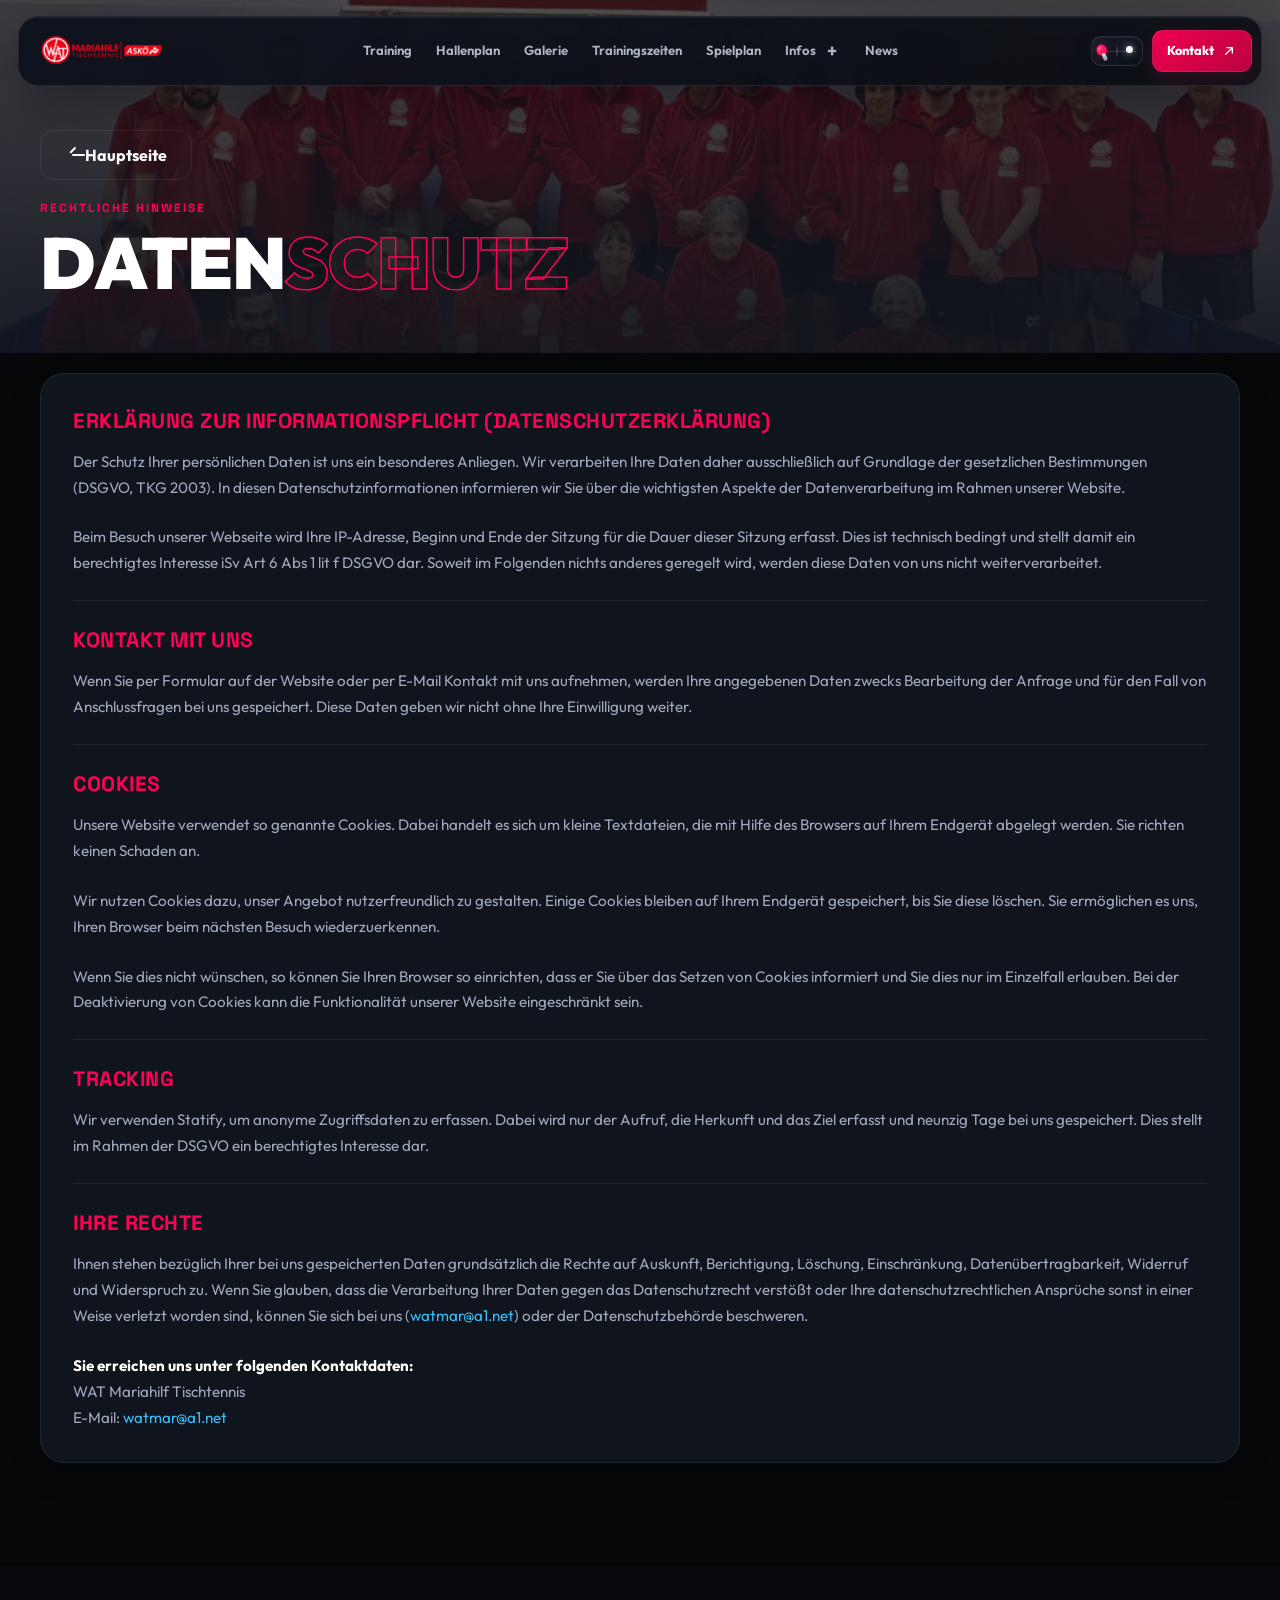
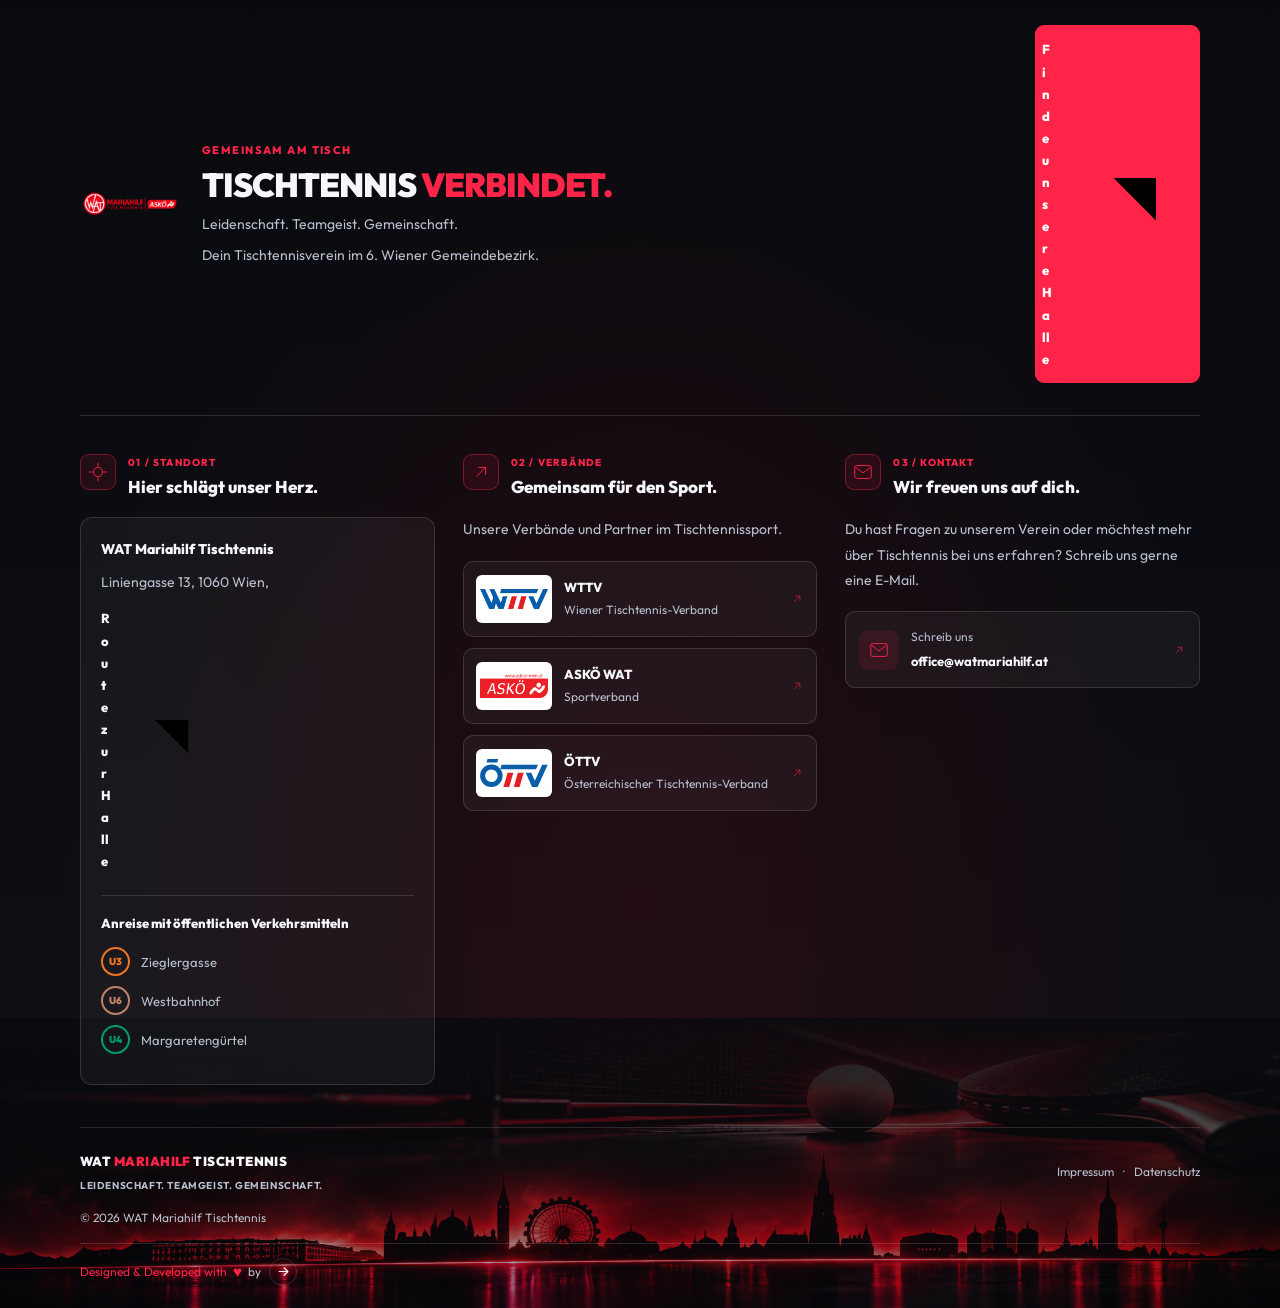
==== commit 9e32fd52: "Standardize cross-device icon rendering" ====
--- a/datenschutz.html
+++ b/datenschutz.html
@@ -27,7 +27,7 @@
   <!-- Hero Bereich -->
   <section class="hero-section">
     <div class="container">
-      <a href="index.html" class="btn-outline" style="margin-bottom: 14px;">← Hauptseite</a>
+      <a href="index.html" class="btn-outline" style="margin-bottom: 14px;"><span class="icon-arrow icon-arrow--left" aria-hidden="true"></span> Hauptseite</a>
       <br>
       <div class="hero-badge">RECHTLICHE HINWEISE</div>
       <h1 class="hero-title">DATEN<span class="text-stroke">SCHUTZ</span></h1>
@@ -113,7 +113,7 @@
   <div id="footer-placeholder"></div>
 
    <script src="script.js"></script>
-   <button id="backToTop" class="back-to-top" aria-label="Nach oben scrollen">↑</button>
+   <button id="backToTop" class="back-to-top" aria-label="Nach oben scrollen"></button>
 
 </body>
 </html>
--- a/style.css
+++ b/style.css
@@ -819,6 +819,74 @@
   transition: transform 0.2s ease;
 }
 
+/* Browser-stable line icons: no platform-dependent emoji glyphs. */
+.icon-arrow,
+.contact-arrow svg,
+.nav-dropdown-menu b svg {
+  display: inline-block;
+  width: 1em;
+  height: 1em;
+  flex: 0 0 auto;
+  vertical-align: -0.12em;
+}
+
+.icon-arrow {
+  position: relative;
+  margin-inline: 0.28em 0;
+}
+
+.icon-arrow::before,
+.icon-arrow::after {
+  content: "";
+  position: absolute;
+  background: currentColor;
+  border-radius: 999px;
+}
+
+.icon-arrow--right::before,
+.icon-arrow--left::before {
+  width: 0.82em;
+  height: 0.12em;
+  top: 0.44em;
+}
+
+.icon-arrow--right::before { left: 0.04em; }
+.icon-arrow--left::before { right: 0.04em; }
+
+.icon-arrow--right::after,
+.icon-arrow--left::after {
+  width: 0.48em;
+  height: 0.12em;
+  top: 0.29em;
+}
+
+.icon-arrow--right::after {
+  right: 0.02em;
+  transform: rotate(45deg);
+  transform-origin: right center;
+}
+
+.icon-arrow--left::after {
+  left: 0.02em;
+  transform: rotate(-45deg);
+  transform-origin: left center;
+}
+
+.contact-arrow svg,
+.nav-dropdown-menu b svg {
+  fill: none;
+  stroke: currentColor;
+  stroke-width: 2;
+  stroke-linecap: round;
+  stroke-linejoin: round;
+}
+
+.nav-dropdown-menu b {
+  display: inline-flex;
+  align-items: center;
+  justify-content: center;
+}
+
 .desktop-contact:hover .contact-arrow {
   transform: translate(2px, -2px);
 }
@@ -6156,4 +6224,143 @@
     border-color: transparent;
     box-shadow: 0 8px 20px rgba(255, 0, 85, 0.34);
   }
-}
+
+/* The external-link marker must remain a line icon on iOS as well. */
+.team-page-main .team-table .table-link > span[aria-hidden="true"] {
+  display: inline-flex;
+  align-items: center;
+  justify-content: center;
+  width: 1em;
+  height: 1em;
+  margin-left: 0.2em;
+  overflow: hidden;
+  font-size: 0;
+}
+
+.team-page-main .team-table .table-link > span[aria-hidden="true"]::before {
+  content: "";
+  width: 0.56em;
+  height: 0.56em;
+  border-top: 0.12em solid currentColor;
+  border-right: 0.12em solid currentColor;
+  transform: translate(-0.04em, 0.04em);
+}
+
+.team-page-main .team-table .table-link > span[aria-hidden="true"]::after {
+  content: "";
+  width: 0.72em;
+  height: 0.12em;
+  background: currentColor;
+  border-radius: 999px;
+  transform: rotate(-45deg) translate(-0.08em, -0.08em);
+}
+
+/* Back-to-top uses a CSS line arrow instead of a platform glyph. */
+.back-to-top {
+  font-size: 0;
+}
+
+.back-to-top::before,
+.back-to-top::after {
+  content: "";
+  position: absolute;
+  left: 50%;
+  background: currentColor;
+  border-radius: 999px;
+}
+
+.back-to-top::before {
+  width: 2px;
+  height: 16px;
+  top: 13px;
+  transform: translateX(-50%);
+}
+
+.back-to-top::after {
+  width: 10px;
+  height: 10px;
+  top: 13px;
+  border-top: 2px solid currentColor;
+  border-left: 2px solid currentColor;
+  background: transparent;
+  transform: translateX(-50%) rotate(45deg);
+}
+}
+
+/* ==========================================
+   FOOTER SVG ICON FIX - iOS / ANDROID
+   ========================================== */
+
+.power-footer__arrow,
+.power-footer__partner-arrow {
+  display: inline-flex;
+  align-items: center;
+  justify-content: center;
+  flex-shrink: 0;
+  line-height: 1;
+}
+
+.power-footer__arrow svg,
+.power-footer__partner-arrow svg {
+  display: block;
+  width: 18px;
+  height: 18px;
+  fill: none;
+  stroke: currentColor;
+}
+
+.power-footer__icon,
+.power-footer__email-icon {
+  display: inline-flex;
+  align-items: center;
+  justify-content: center;
+  flex-shrink: 0;
+}
+
+.power-footer__icon svg,
+.power-footer__email-icon svg {
+  display: block;
+  width: 22px;
+  height: 22px;
+  fill: none;
+  stroke: currentColor;
+}
+
+/* CTA Arrow */
+.power-footer__cta .power-footer__arrow svg {
+  width: 20px;
+  height: 20px;
+}
+
+/* Smooth hover animation */
+.power-footer__arrow svg,
+.power-footer__partner-arrow svg {
+  transition: transform 0.25s ease;
+}
+
+.power-footer__cta:hover .power-footer__arrow svg,
+.power-footer__map-link:hover .power-footer__arrow svg,
+.power-footer__partner:hover .power-footer__partner-arrow svg,
+.power-footer__email-card:hover .power-footer__partner-arrow svg {
+  transform: translate(3px, -3px);
+}
+
+/* Mobile optimization */
+@media (max-width: 768px) {
+  .power-footer__arrow svg,
+  .power-footer__partner-arrow svg {
+    width: 18px;
+    height: 18px;
+  }
+
+  .power-footer__icon svg,
+  .power-footer__email-icon svg {
+    width: 20px;
+    height: 20px;
+  }
+
+  .power-footer__cta .power-footer__arrow svg {
+    width: 20px;
+    height: 20px;
+  }
+}
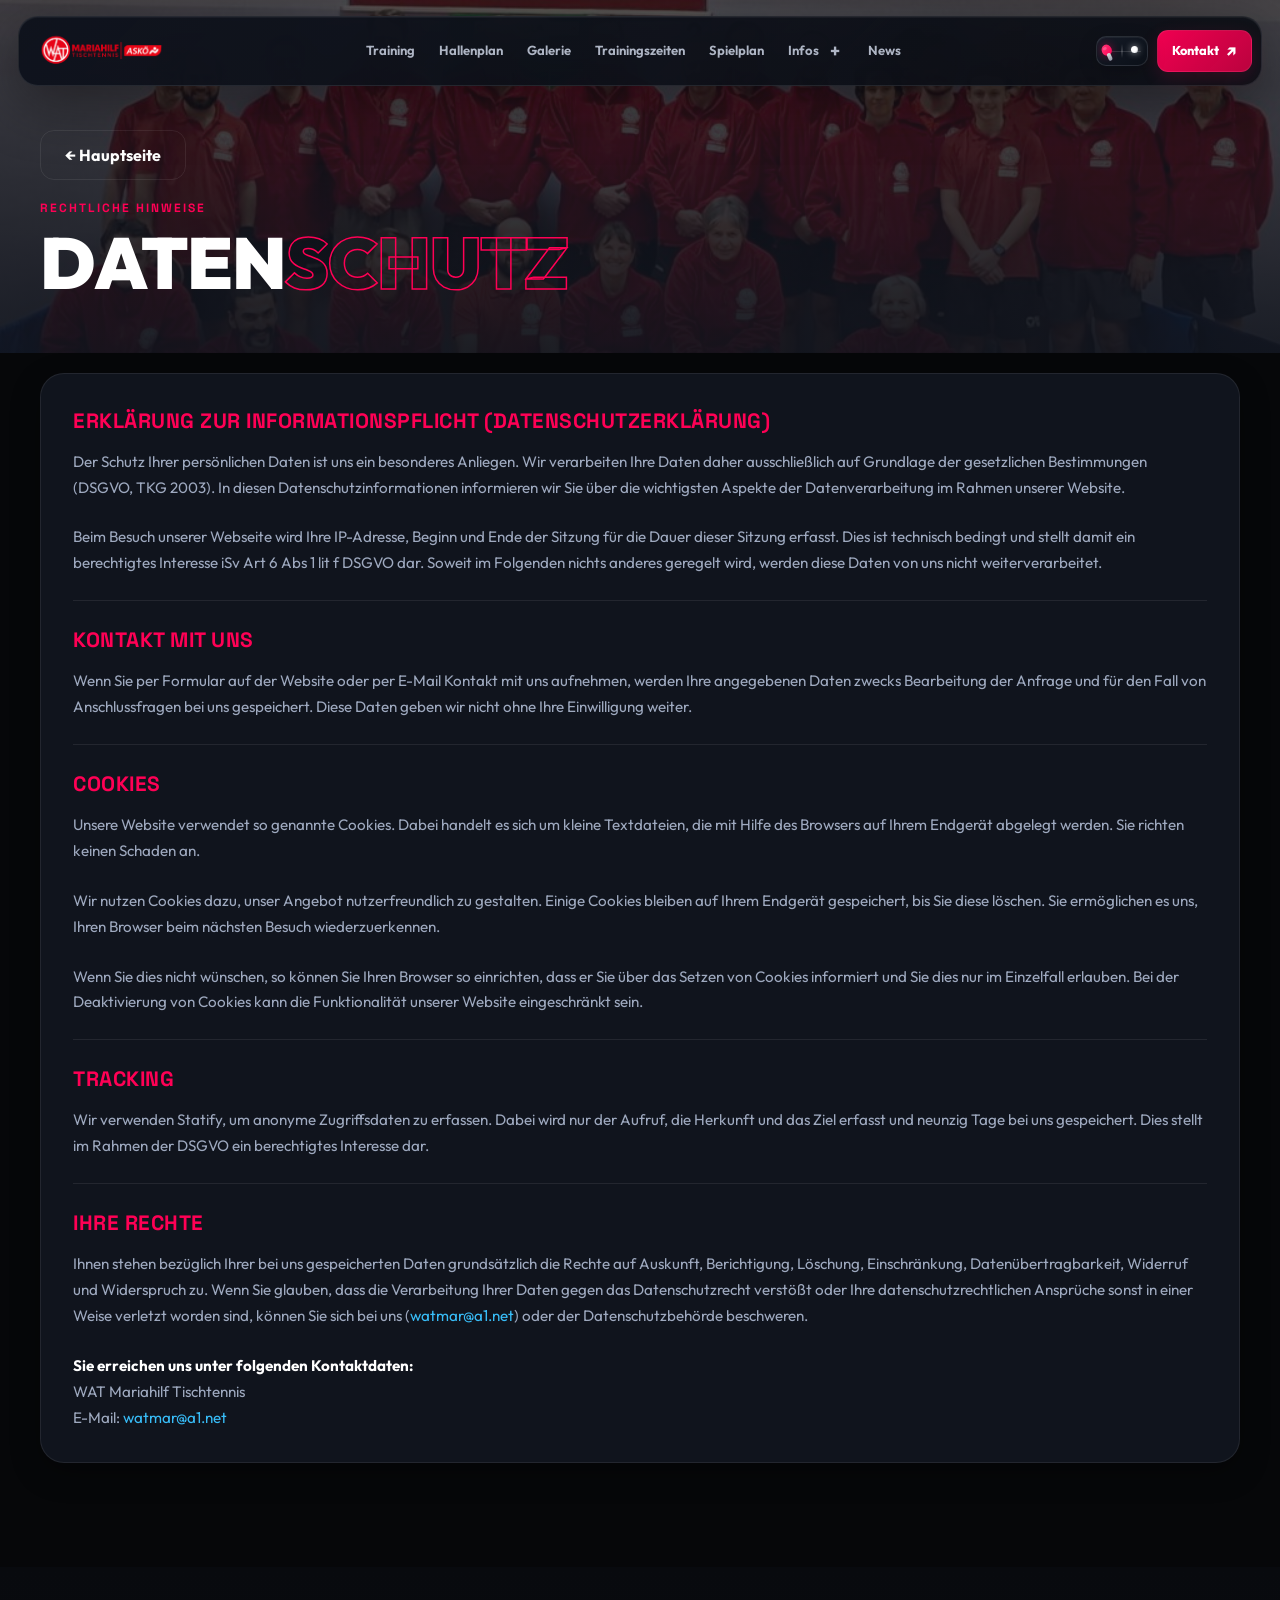
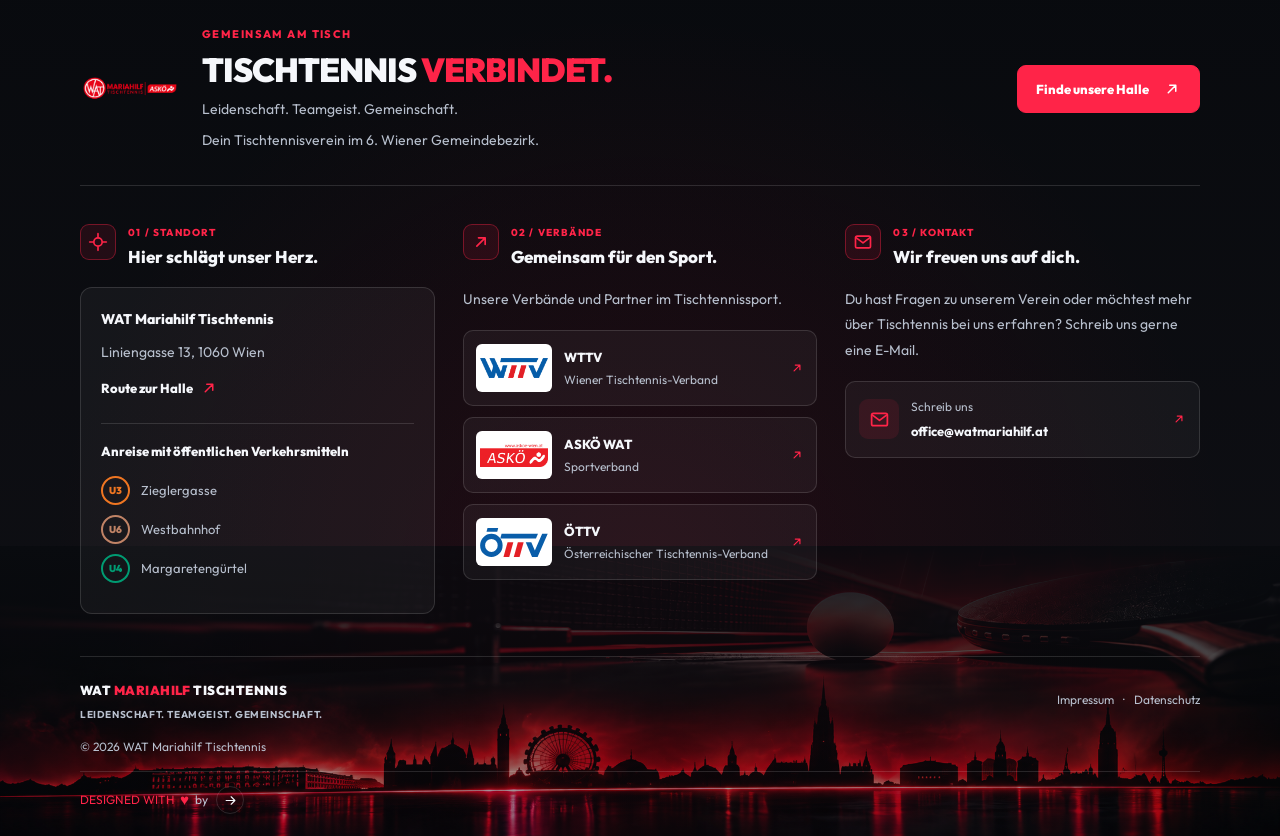
==== commit d41621ca: "Restore stable navigation and footer icons" ====
--- a/datenschutz.html
+++ b/datenschutz.html
@@ -27,7 +27,7 @@
   <!-- Hero Bereich -->
   <section class="hero-section">
     <div class="container">
-      <a href="index.html" class="btn-outline" style="margin-bottom: 14px;"><span class="icon-arrow icon-arrow--left" aria-hidden="true"></span> Hauptseite</a>
+      <a href="index.html" class="btn-outline" style="margin-bottom: 14px;">← Hauptseite</a>
       <br>
       <div class="hero-badge">RECHTLICHE HINWEISE</div>
       <h1 class="hero-title">DATEN<span class="text-stroke">SCHUTZ</span></h1>
@@ -113,7 +113,7 @@
   <div id="footer-placeholder"></div>
 
    <script src="script.js"></script>
-   <button id="backToTop" class="back-to-top" aria-label="Nach oben scrollen"></button>
+   <button id="backToTop" class="back-to-top" aria-label="Nach oben scrollen">↑</button>
 
 </body>
 </html>
--- a/style.css
+++ b/style.css
@@ -819,74 +819,6 @@
   transition: transform 0.2s ease;
 }
 
-/* Browser-stable line icons: no platform-dependent emoji glyphs. */
-.icon-arrow,
-.contact-arrow svg,
-.nav-dropdown-menu b svg {
-  display: inline-block;
-  width: 1em;
-  height: 1em;
-  flex: 0 0 auto;
-  vertical-align: -0.12em;
-}
-
-.icon-arrow {
-  position: relative;
-  margin-inline: 0.28em 0;
-}
-
-.icon-arrow::before,
-.icon-arrow::after {
-  content: "";
-  position: absolute;
-  background: currentColor;
-  border-radius: 999px;
-}
-
-.icon-arrow--right::before,
-.icon-arrow--left::before {
-  width: 0.82em;
-  height: 0.12em;
-  top: 0.44em;
-}
-
-.icon-arrow--right::before { left: 0.04em; }
-.icon-arrow--left::before { right: 0.04em; }
-
-.icon-arrow--right::after,
-.icon-arrow--left::after {
-  width: 0.48em;
-  height: 0.12em;
-  top: 0.29em;
-}
-
-.icon-arrow--right::after {
-  right: 0.02em;
-  transform: rotate(45deg);
-  transform-origin: right center;
-}
-
-.icon-arrow--left::after {
-  left: 0.02em;
-  transform: rotate(-45deg);
-  transform-origin: left center;
-}
-
-.contact-arrow svg,
-.nav-dropdown-menu b svg {
-  fill: none;
-  stroke: currentColor;
-  stroke-width: 2;
-  stroke-linecap: round;
-  stroke-linejoin: round;
-}
-
-.nav-dropdown-menu b {
-  display: inline-flex;
-  align-items: center;
-  justify-content: center;
-}
-
 .desktop-contact:hover .contact-arrow {
   transform: translate(2px, -2px);
 }
@@ -2232,6 +2164,51 @@
   color: var(--footer-red);
   font-size: 17px;
   text-align: right;
+}
+
+/* Footer icons are vectors so iOS cannot replace them with emoji. */
+.power-footer__arrow,
+.power-footer__partner-arrow {
+  display: inline-flex;
+  align-items: center;
+  justify-content: center;
+  flex: 0 0 auto;
+  line-height: 1;
+}
+
+.power-footer__arrow svg,
+.power-footer__partner-arrow svg,
+.power-footer__icon svg,
+.power-footer__email-icon svg {
+  display: block;
+  fill: none;
+  stroke: currentColor;
+  stroke-width: 2;
+  stroke-linecap: round;
+  stroke-linejoin: round;
+}
+
+.power-footer__arrow svg,
+.power-footer__partner-arrow svg {
+  width: 18px;
+  height: 18px;
+}
+
+.power-footer__icon svg {
+  width: 20px;
+  height: 20px;
+}
+
+.power-footer__email-icon svg {
+  width: 21px;
+  height: 21px;
+}
+
+.power-footer__cta:hover .power-footer__arrow svg,
+.power-footer__map-link:hover .power-footer__arrow svg,
+.power-footer__partner:hover .power-footer__partner-arrow svg,
+.power-footer__email-card:hover .power-footer__partner-arrow svg {
+  transform: translate(2px, -2px);
 }
 
 /* =====================================================
@@ -6224,143 +6201,4 @@
     border-color: transparent;
     box-shadow: 0 8px 20px rgba(255, 0, 85, 0.34);
   }
-
-/* The external-link marker must remain a line icon on iOS as well. */
-.team-page-main .team-table .table-link > span[aria-hidden="true"] {
-  display: inline-flex;
-  align-items: center;
-  justify-content: center;
-  width: 1em;
-  height: 1em;
-  margin-left: 0.2em;
-  overflow: hidden;
-  font-size: 0;
-}
-
-.team-page-main .team-table .table-link > span[aria-hidden="true"]::before {
-  content: "";
-  width: 0.56em;
-  height: 0.56em;
-  border-top: 0.12em solid currentColor;
-  border-right: 0.12em solid currentColor;
-  transform: translate(-0.04em, 0.04em);
-}
-
-.team-page-main .team-table .table-link > span[aria-hidden="true"]::after {
-  content: "";
-  width: 0.72em;
-  height: 0.12em;
-  background: currentColor;
-  border-radius: 999px;
-  transform: rotate(-45deg) translate(-0.08em, -0.08em);
-}
-
-/* Back-to-top uses a CSS line arrow instead of a platform glyph. */
-.back-to-top {
-  font-size: 0;
-}
-
-.back-to-top::before,
-.back-to-top::after {
-  content: "";
-  position: absolute;
-  left: 50%;
-  background: currentColor;
-  border-radius: 999px;
-}
-
-.back-to-top::before {
-  width: 2px;
-  height: 16px;
-  top: 13px;
-  transform: translateX(-50%);
-}
-
-.back-to-top::after {
-  width: 10px;
-  height: 10px;
-  top: 13px;
-  border-top: 2px solid currentColor;
-  border-left: 2px solid currentColor;
-  background: transparent;
-  transform: translateX(-50%) rotate(45deg);
-}
-}
-
-/* ==========================================
-   FOOTER SVG ICON FIX - iOS / ANDROID
-   ========================================== */
-
-.power-footer__arrow,
-.power-footer__partner-arrow {
-  display: inline-flex;
-  align-items: center;
-  justify-content: center;
-  flex-shrink: 0;
-  line-height: 1;
-}
-
-.power-footer__arrow svg,
-.power-footer__partner-arrow svg {
-  display: block;
-  width: 18px;
-  height: 18px;
-  fill: none;
-  stroke: currentColor;
-}
-
-.power-footer__icon,
-.power-footer__email-icon {
-  display: inline-flex;
-  align-items: center;
-  justify-content: center;
-  flex-shrink: 0;
-}
-
-.power-footer__icon svg,
-.power-footer__email-icon svg {
-  display: block;
-  width: 22px;
-  height: 22px;
-  fill: none;
-  stroke: currentColor;
-}
-
-/* CTA Arrow */
-.power-footer__cta .power-footer__arrow svg {
-  width: 20px;
-  height: 20px;
-}
-
-/* Smooth hover animation */
-.power-footer__arrow svg,
-.power-footer__partner-arrow svg {
-  transition: transform 0.25s ease;
-}
-
-.power-footer__cta:hover .power-footer__arrow svg,
-.power-footer__map-link:hover .power-footer__arrow svg,
-.power-footer__partner:hover .power-footer__partner-arrow svg,
-.power-footer__email-card:hover .power-footer__partner-arrow svg {
-  transform: translate(3px, -3px);
-}
-
-/* Mobile optimization */
-@media (max-width: 768px) {
-  .power-footer__arrow svg,
-  .power-footer__partner-arrow svg {
-    width: 18px;
-    height: 18px;
-  }
-
-  .power-footer__icon svg,
-  .power-footer__email-icon svg {
-    width: 20px;
-    height: 20px;
-  }
-
-  .power-footer__cta .power-footer__arrow svg {
-    width: 20px;
-    height: 20px;
-  }
-}
+}
